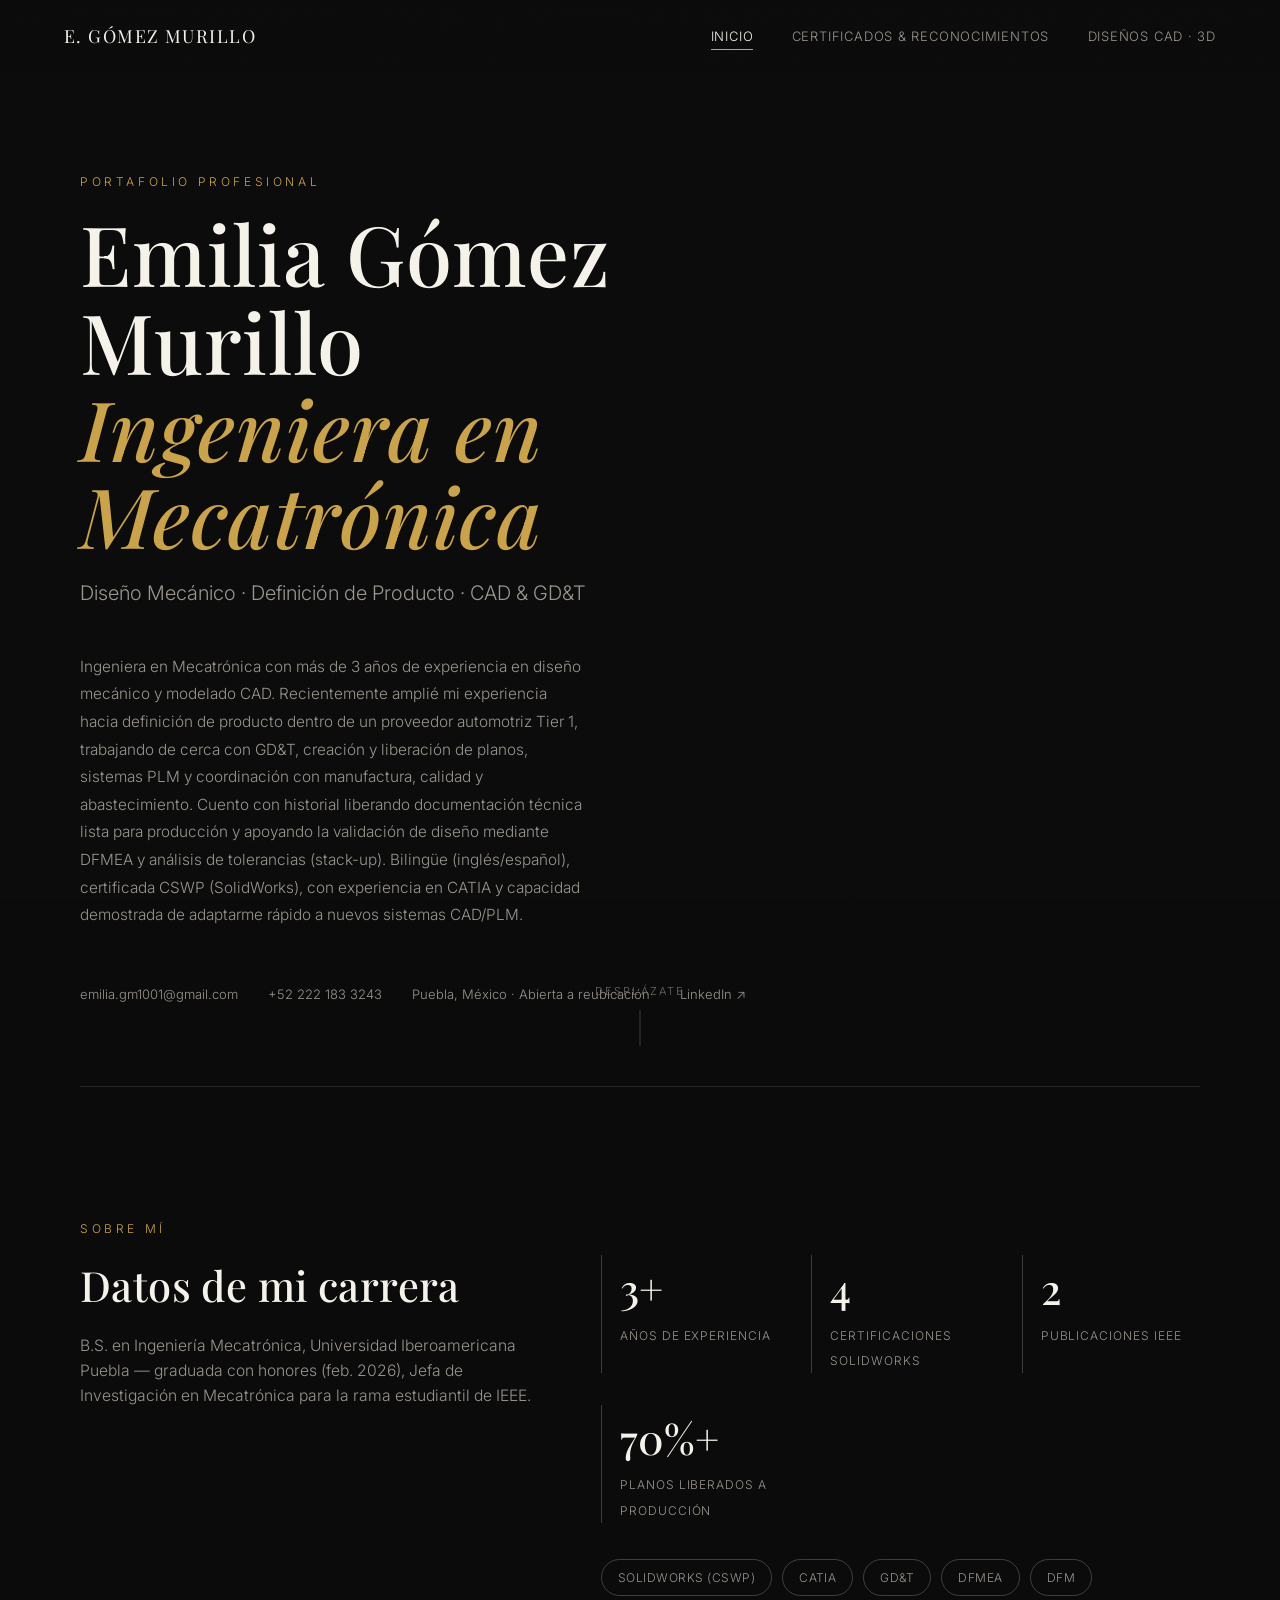
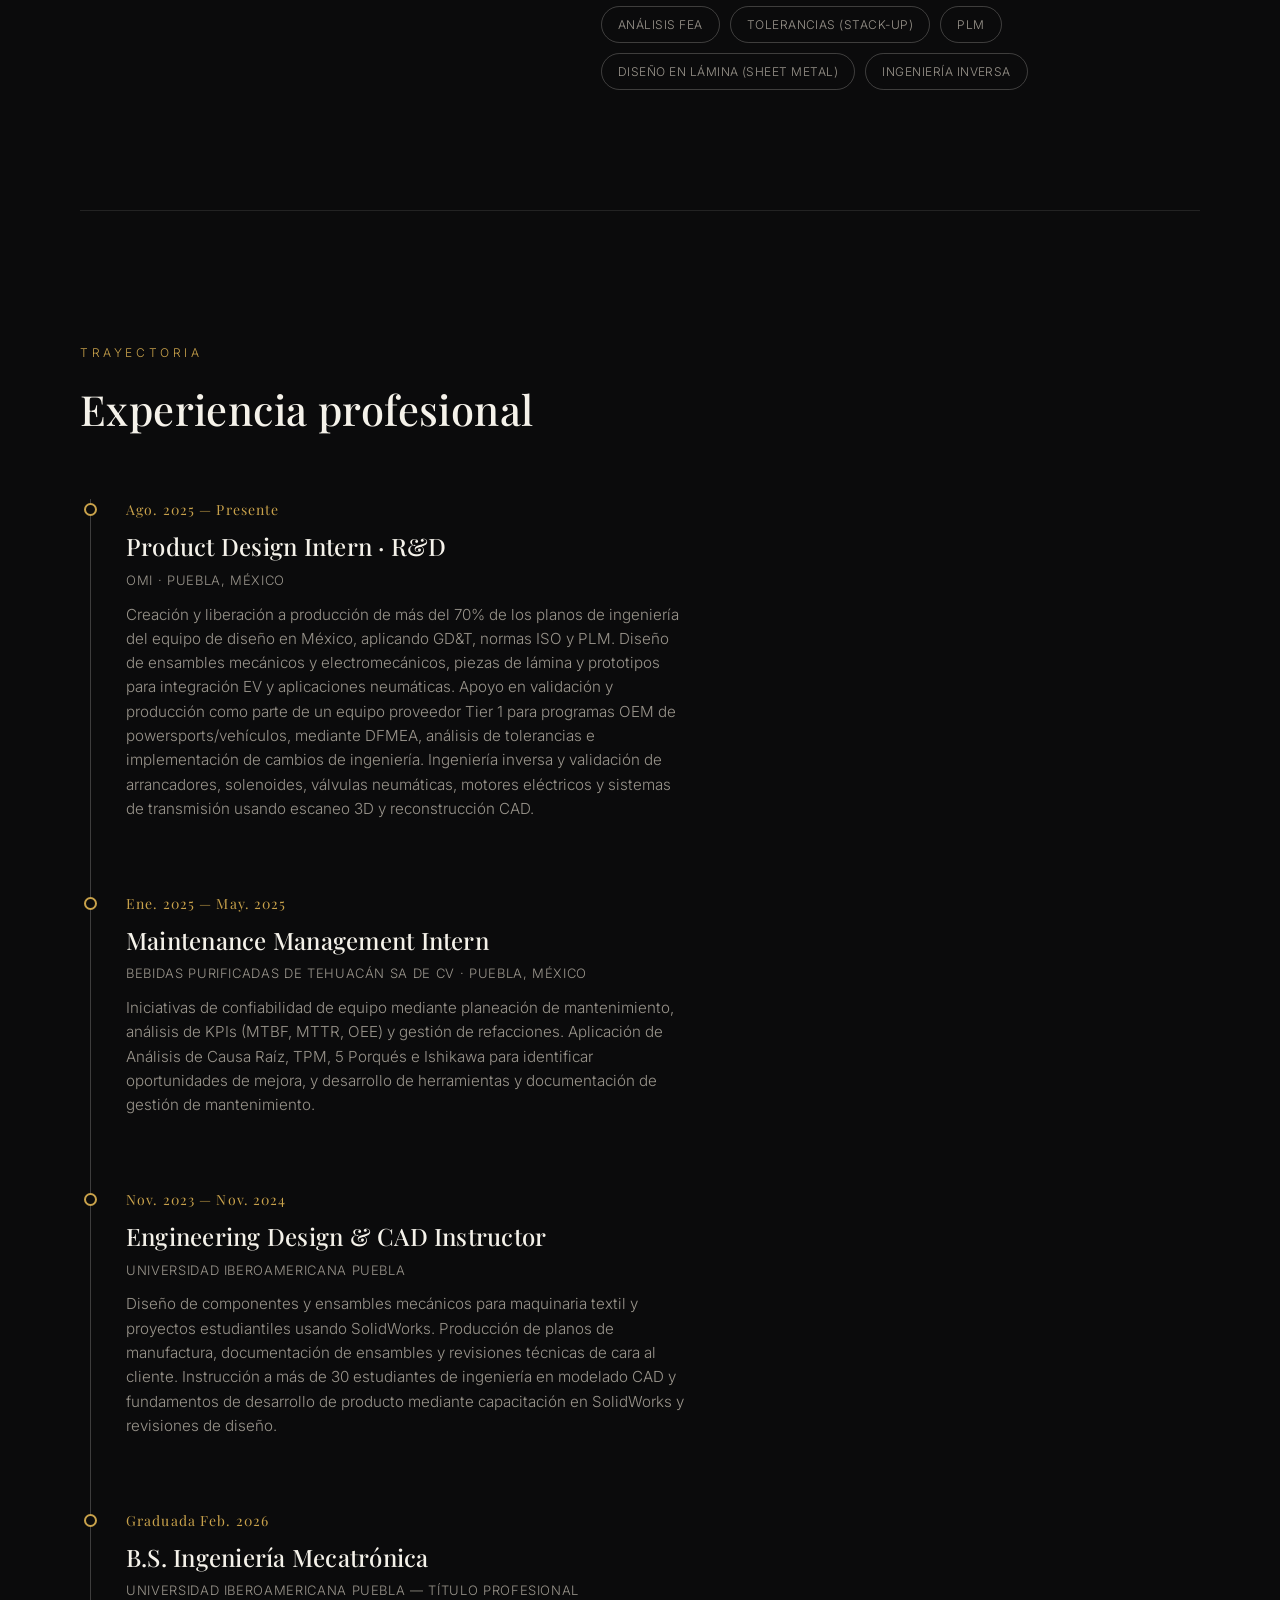
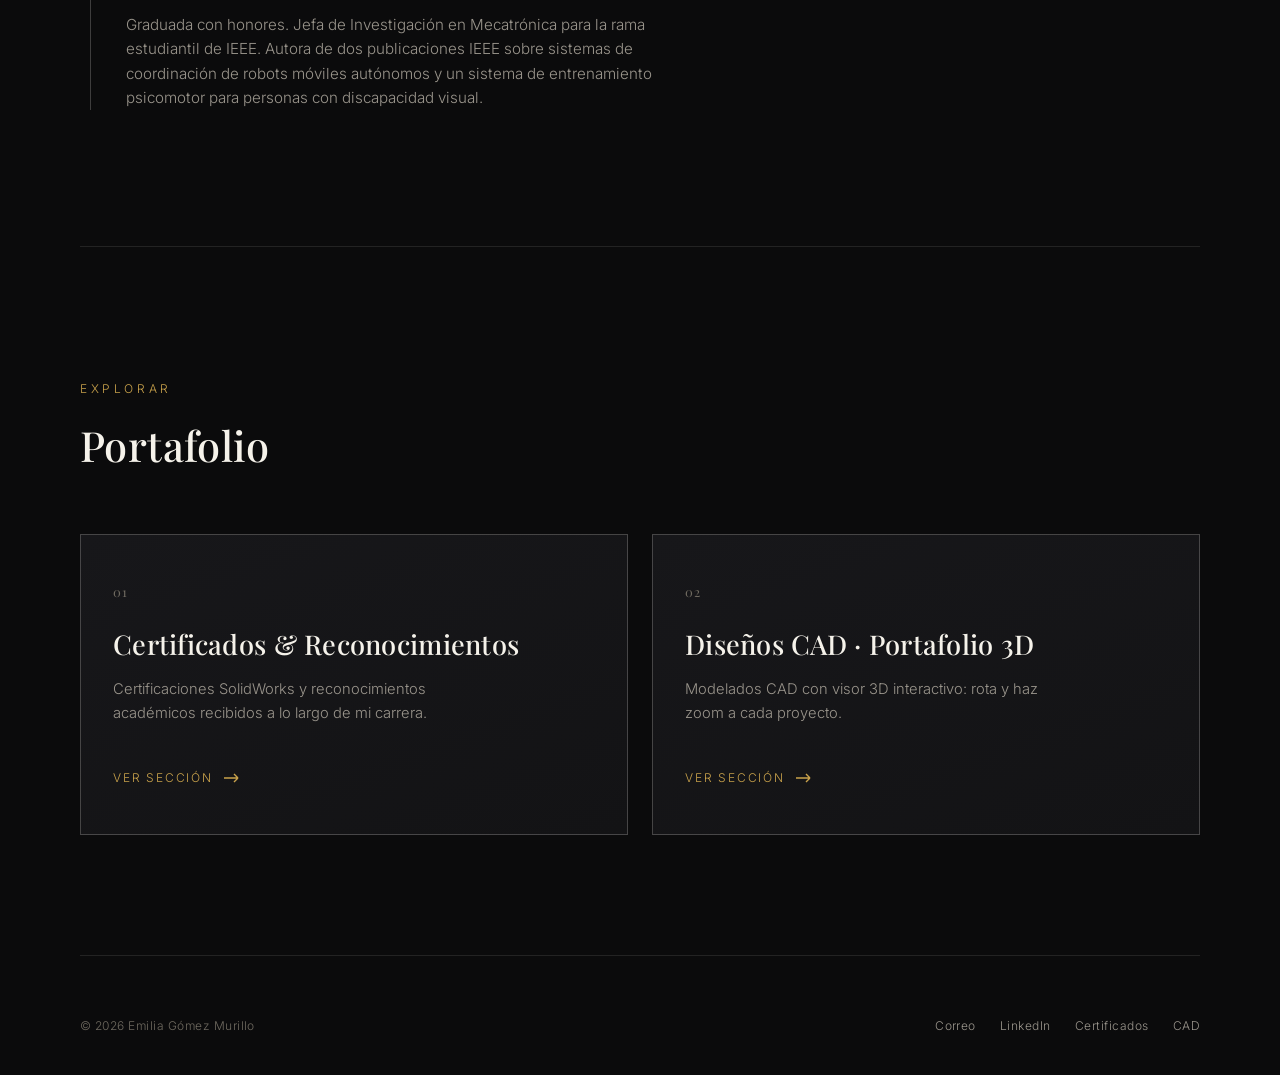
==== index.html @ 89b655e3 "Add files via upload" ====
<!doctype html>
<html lang="es">
<head>
<meta charset="UTF-8" />
<meta name="viewport" content="width=device-width, initial-scale=1.0, viewport-fit=cover" />
<title>Emilia Gómez Murillo — Ingeniera en Mecatrónica</title>
<meta name="description" content="Portafolio profesional de Emilia Gómez Murillo: diseño mecánico, definición de producto, certificaciones y proyectos CAD/3D." />
<link rel="preconnect" href="https://fonts.googleapis.com" />
<link rel="stylesheet" href="css/style.css" />
</head>
<body>

<div class="grain" aria-hidden="true"></div>

<nav class="site-nav">
  <a class="nav-brand" href="index.html">E. Gómez Murillo</a>
  <ul class="nav-links">
    <li><a href="index.html">Inicio</a></li>
    <li><a href="certificados.html">Certificados &amp; Reconocimientos</a></li>
    <li><a href="cad.html">Diseños CAD · 3D</a></li>
  </ul>
  <button class="nav-toggle" aria-label="Abrir menú">☰</button>
</nav>

<!-- ============ HERO ============ -->
<header class="hero container">
  <p class="hero-eyebrow reveal">Portafolio profesional</p>
  <h1 class="reveal">Emilia Gómez Murillo<br /><em>Ingeniera en Mecatrónica</em></h1>
  <p class="hero-role reveal">Diseño Mecánico · Definición de Producto · CAD &amp; GD&amp;T</p>
  <p class="hero-desc reveal">
    Ingeniera en Mecatrónica con más de 3 años de experiencia en diseño mecánico y
    modelado CAD. Recientemente amplié mi experiencia hacia definición de producto
    dentro de un proveedor automotriz Tier 1, trabajando de cerca con GD&amp;T, creación
    y liberación de planos, sistemas PLM y coordinación con manufactura, calidad y
    abastecimiento. Cuento con historial liberando documentación técnica lista para
    producción y apoyando la validación de diseño mediante DFMEA y análisis de
    tolerancias (stack-up). Bilingüe (inglés/español), certificada CSWP (SolidWorks),
    con experiencia en CATIA y capacidad demostrada de adaptarme rápido a nuevos
    sistemas CAD/PLM.
  </p>
  <div class="hero-contact reveal">
    <a href="mailto:emilia.gm1001@gmail.com">emilia.gm1001@gmail.com</a>
    <a href="tel:+522221833243">+52 222 183 3243</a>
    <span>Puebla, México · Abierta a reubicación</span>
    <a href="https://linkedin.com/in/emilia-gomez-murillo" target="_blank" rel="noopener">LinkedIn ↗</a>
  </div>
  <div class="hero-scroll">
    <span>Desplázate</span>
    <span class="line"></span>
  </div>
</header>

<!-- ============ CARRERA / DATOS ============ -->
<section class="section container">
  <div class="split-two">
    <div class="reveal">
      <p class="section-eyebrow">Sobre mí</p>
      <h2>Datos de mi carrera</h2>
      <p class="section-sub">
        B.S. en Ingeniería Mecatrónica, Universidad Iberoamericana Puebla — graduada
        con honores (feb. 2026), Jefa de Investigación en Mecatrónica para la rama
        estudiantil de IEEE.
      </p>
    </div>
    <div>
      <div class="stats-grid reveal-stagger">
        <div class="stat reveal"><b>3+</b><span>Años de experiencia</span></div>
        <div class="stat reveal"><b>4</b><span>Certificaciones SolidWorks</span></div>
        <div class="stat reveal"><b>2</b><span>Publicaciones IEEE</span></div>
        <div class="stat reveal"><b>70%+</b><span>Planos liberados a producción</span></div>
      </div>
      <div class="skills-tags reveal">
        <span>SolidWorks (CSWP)</span>
        <span>CATIA</span>
        <span>GD&amp;T</span>
        <span>DFMEA</span>
        <span>DFM</span>
        <span>Análisis FEA</span>
        <span>Tolerancias (Stack-Up)</span>
        <span>PLM</span>
        <span>Diseño en lámina (Sheet Metal)</span>
        <span>Ingeniería inversa</span>
      </div>
    </div>
  </div>
</section>

<!-- ============ TIMELINE ============ -->
<section class="section container">
  <div class="section-head reveal">
    <p class="section-eyebrow">Trayectoria</p>
    <h2>Experiencia profesional</h2>
  </div>

  <div class="timeline">
    <div class="timeline-item reveal">
      <span class="timeline-dot"></span>
      <div class="timeline-year">Ago. 2025 — Presente</div>
      <h3>Product Design Intern · R&amp;D</h3>
      <div class="role-co">OMI · Puebla, México</div>
      <p>
        Creación y liberación a producción de más del 70% de los planos de ingeniería
        del equipo de diseño en México, aplicando GD&amp;T, normas ISO y PLM. Diseño de
        ensambles mecánicos y electromecánicos, piezas de lámina y prototipos para
        integración EV y aplicaciones neumáticas. Apoyo en validación y producción como
        parte de un equipo proveedor Tier 1 para programas OEM de powersports/vehículos,
        mediante DFMEA, análisis de tolerancias e implementación de cambios de
        ingeniería. Ingeniería inversa y validación de arrancadores, solenoides,
        válvulas neumáticas, motores eléctricos y sistemas de transmisión usando
        escaneo 3D y reconstrucción CAD.
      </p>
    </div>
    <div class="timeline-item reveal">
      <span class="timeline-dot"></span>
      <div class="timeline-year">Ene. 2025 — May. 2025</div>
      <h3>Maintenance Management Intern</h3>
      <div class="role-co">Bebidas Purificadas de Tehuacán SA de CV · Puebla, México</div>
      <p>
        Iniciativas de confiabilidad de equipo mediante planeación de mantenimiento,
        análisis de KPIs (MTBF, MTTR, OEE) y gestión de refacciones. Aplicación de
        Análisis de Causa Raíz, TPM, 5 Porqués e Ishikawa para identificar
        oportunidades de mejora, y desarrollo de herramientas y documentación de
        gestión de mantenimiento.
      </p>
    </div>
    <div class="timeline-item reveal">
      <span class="timeline-dot"></span>
      <div class="timeline-year">Nov. 2023 — Nov. 2024</div>
      <h3>Engineering Design &amp; CAD Instructor</h3>
      <div class="role-co">Universidad Iberoamericana Puebla</div>
      <p>
        Diseño de componentes y ensambles mecánicos para maquinaria textil y proyectos
        estudiantiles usando SolidWorks. Producción de planos de manufactura,
        documentación de ensambles y revisiones técnicas de cara al cliente.
        Instrucción a más de 30 estudiantes de ingeniería en modelado CAD y
        fundamentos de desarrollo de producto mediante capacitación en SolidWorks y
        revisiones de diseño.
      </p>
    </div>
    <div class="timeline-item reveal">
      <span class="timeline-dot"></span>
      <div class="timeline-year">Graduada Feb. 2026</div>
      <h3>B.S. Ingeniería Mecatrónica</h3>
      <div class="role-co">Universidad Iberoamericana Puebla — Título profesional</div>
      <p>
        Graduada con honores. Jefa de Investigación en Mecatrónica para la rama
        estudiantil de IEEE. Autora de dos publicaciones IEEE sobre sistemas de
        coordinación de robots móviles autónomos y un sistema de entrenamiento
        psicomotor para personas con discapacidad visual.
      </p>
    </div>
  </div>
</section>

<!-- ============ CTA: dos botones ============ -->
<section class="section container">
  <div class="section-head reveal">
    <p class="section-eyebrow">Explorar</p>
    <h2>Portafolio</h2>
  </div>
  <div class="cta-grid">
    <a class="cta-card reveal" href="certificados.html">
      <span class="num">01</span>
      <h3>Certificados &amp; Reconocimientos</h3>
      <p>Certificaciones SolidWorks y reconocimientos académicos recibidos a lo largo de mi carrera.</p>
      <span class="go">Ver sección
        <svg width="16" height="10" viewBox="0 0 16 10" fill="none"><path d="M1 5H15M15 5L11 1M15 5L11 9" stroke="currentColor" stroke-width="1.4"/></svg>
      </span>
    </a>
    <a class="cta-card reveal" href="cad.html">
      <span class="num">02</span>
      <h3>Diseños CAD · Portafolio 3D</h3>
      <p>Modelados CAD con visor 3D interactivo: rota y haz zoom a cada proyecto.</p>
      <span class="go">Ver sección
        <svg width="16" height="10" viewBox="0 0 16 10" fill="none"><path d="M1 5H15M15 5L11 1M15 5L11 9" stroke="currentColor" stroke-width="1.4"/></svg>
      </span>
    </a>
  </div>
</section>

<footer class="site-footer container">
  <span>© 2026 Emilia Gómez Murillo</span>
  <div class="footer-links">
    <a href="mailto:emilia.gm1001@gmail.com">Correo</a>
    <a href="https://linkedin.com/in/emilia-gomez-murillo" target="_blank" rel="noopener">LinkedIn</a>
    <a href="certificados.html">Certificados</a>
    <a href="cad.html">CAD</a>
  </div>
</footer>

<script src="js/main.js"></script>
</body>
</html>
---- css/style.css ----
/* ============================================================
   Portafolio — estética cinematográfica oscura (estilo Obsidian)
   ============================================================ */

@import url('https://fonts.googleapis.com/css2?family=Playfair+Display:ital,wght@0,400;0,500;0,600;1,400&family=Inter:wght@300;400;500;600&display=swap');

:root{
  --bg: #0b0b0c;
  --bg-alt: #131315;
  --bg-card: #17171a;
  --fg: #f5f2ea;
  --muted: #9a958c;
  --muted-2: #6f6a60;
  --accent: #c9a24b;
  --accent-2: #9fb8c9;
  --border: rgba(245,242,234,0.10);
  --border-strong: rgba(245,242,234,0.22);
  --shadow: 0 30px 60px -20px rgba(0,0,0,0.6);
  --ease: cubic-bezier(.22,.61,.36,1);
}

*{ box-sizing: border-box; }
html{ scroll-behavior: smooth; }

body{
  margin:0;
  background: var(--bg);
  color: var(--fg);
  font-family: 'Inter', Helvetica, Arial, sans-serif;
  font-weight: 300;
  line-height: 1.6;
  -webkit-font-smoothing: antialiased;
  overflow-x: hidden;
}

h1,h2,h3,h4{
  font-family: 'Playfair Display', Georgia, serif;
  font-weight: 500;
  letter-spacing: 0.01em;
  margin: 0;
}

a{ color: inherit; text-decoration: none; }
img{ max-width: 100%; display:block; }
button{ font-family: inherit; }

.container{
  width: min(1120px, 92vw);
  margin: 0 auto;
}

/* ---------- film grain overlay ---------- */
.grain{
  position: fixed;
  inset: 0;
  z-index: 999;
  pointer-events: none;
  opacity: 0.05;
  mix-blend-mode: overlay;
}
.grain svg{ width:100%; height:100%; }

/* ---------- nav ---------- */
.site-nav{
  position: fixed;
  top: 0; left: 0; right: 0;
  z-index: 500;
  display:flex;
  align-items:center;
  justify-content: space-between;
  padding: 22px clamp(20px, 5vw, 64px);
  background: linear-gradient(to bottom, rgba(11,11,12,0.85), rgba(11,11,12,0));
  backdrop-filter: blur(6px);
  transition: transform .4s var(--ease), background .4s var(--ease);
}
.site-nav.nav-hidden{ transform: translateY(-100%); }
.site-nav.nav-solid{ background: rgba(11,11,12,0.92); border-bottom: 1px solid var(--border); }

.nav-brand{
  font-family: 'Playfair Display', serif;
  font-size: 18px;
  letter-spacing: 0.08em;
  text-transform: uppercase;
}
.nav-links{
  display:flex;
  gap: clamp(18px, 3vw, 40px);
  list-style:none;
  margin:0; padding:0;
  font-size: 13px;
  letter-spacing: 0.06em;
  text-transform: uppercase;
}
.nav-links a{
  color: var(--muted);
  position: relative;
  padding-bottom: 4px;
  transition: color .3s var(--ease);
}
.nav-links a:hover, .nav-links a.active{ color: var(--fg); }
.nav-links a.active::after{
  content:'';
  position:absolute; left:0; right:0; bottom:-2px;
  height:1px; background: var(--accent);
}
.nav-toggle{ display:none; background:none; border:none; color:var(--fg); font-size:22px; cursor:pointer; }

@media (max-width: 720px){
  .nav-links{
    position: fixed; inset: 0 0 0 auto; width: 78vw; height:100vh;
    background: var(--bg-alt); flex-direction: column; justify-content:center;
    padding: 40px; transform: translateX(100%); transition: transform .45s var(--ease);
    border-left: 1px solid var(--border);
  }
  .nav-links.open{ transform: translateX(0); }
  .nav-toggle{ display:block; }
}

/* ---------- reveal on scroll ---------- */
.reveal{
  opacity: 0;
  transform: translateY(28px);
  transition: opacity .9s var(--ease), transform .9s var(--ease);
}
.reveal.in-view{ opacity: 1; transform: translateY(0); }
.reveal-stagger > *{ transition-delay: calc(var(--i, 0) * 90ms); }

/* ---------- hero ---------- */
.hero{
  min-height: 100vh;
  display:flex;
  flex-direction: column;
  justify-content:center;
  position: relative;
  padding: 160px 0 80px;
}
.hero-eyebrow{
  color: var(--accent);
  font-size: 12px;
  letter-spacing: 0.3em;
  text-transform: uppercase;
  margin-bottom: 18px;
}
.hero h1{
  font-size: clamp(2.6rem, 7vw, 5.2rem);
  line-height: 1.05;
  max-width: 16ch;
}
.hero h1 em{ color: var(--accent); font-style: italic; }
.hero-role{
  margin-top: 18px;
  font-size: clamp(1rem, 1.6vw, 1.25rem);
  color: var(--muted);
  max-width: 46ch;
}
.hero-desc{
  margin-top: 24px;
  font-size: clamp(0.95rem, 1.2vw, 1.05rem);
  color: var(--muted);
  max-width: 56ch;
  line-height: 1.8;
}
.hero-contact{
  margin-top: 40px;
  display:flex;
  flex-wrap: wrap;
  gap: 14px 30px;
  font-size: 13px;
  color: var(--muted);
}
.hero-contact a, .hero-contact span{
  display:flex; align-items:center; gap:8px;
  border-bottom: 1px solid transparent;
  transition: border-color .3s, color .3s;
}
.hero-contact a:hover{ color: var(--fg); border-color: var(--accent); }
.hero-scroll{
  position:absolute; bottom: 40px; left: 50%; transform: translateX(-50%);
  font-size: 11px; letter-spacing: 0.2em; color: var(--muted-2); text-transform:uppercase;
  display:flex; flex-direction:column; align-items:center; gap:10px;
}
.hero-scroll .line{ width:1px; height:36px; background: var(--border-strong); position:relative; overflow:hidden; }
.hero-scroll .line::after{
  content:''; position:absolute; top:-100%; left:0; width:100%; height:100%;
  background: var(--accent); animation: scrollLine 2.2s infinite ease-in-out;
}
@keyframes scrollLine{ 0%{ top:-100%; } 60%{ top:100%; } 100%{ top:100%; } }

/* ---------- section headings ---------- */
.section{ padding: 120px 0; border-top: 1px solid var(--border); }
.section-head{ margin-bottom: 56px; max-width: 60ch; }
.section-eyebrow{
  color: var(--accent); font-size: 12px; letter-spacing: 0.3em; text-transform: uppercase; margin-bottom: 14px;
}
.section h2{ font-size: clamp(1.8rem, 4vw, 2.6rem); }
.section-sub{ margin-top: 14px; color: var(--muted); font-size: 0.98rem; }

/* ---------- career stats ---------- */
.stats-grid{
  display:grid;
  grid-template-columns: repeat(auto-fit, minmax(160px, 1fr));
  gap: 32px;
  margin-top: 48px;
}
.stat{ border-left: 1px solid var(--border-strong); padding-left: 18px; }
.stat b{
  display:block; font-family:'Playfair Display', serif; font-size: clamp(2rem,4vw,2.6rem); color: var(--fg); font-weight:500;
}
.stat span{ font-size: 12px; letter-spacing:0.08em; text-transform:uppercase; color: var(--muted); }

.skills-tags{ display:flex; flex-wrap:wrap; gap:10px; margin-top: 36px; }
.skills-tags span{
  padding: 8px 16px; font-size: 12px; letter-spacing:0.04em; text-transform:uppercase;
  border: 1px solid var(--border-strong); border-radius: 999px; color: var(--muted);
}

/* ---------- timeline ---------- */
.timeline{ position:relative; margin-top: 20px; }
.timeline::before{
  content:''; position:absolute; left: 10px; top:0; bottom:0; width:1px; background: var(--border-strong);
}
.timeline-item{
  position:relative; padding: 0 0 56px 46px;
}
.timeline-item:last-child{ padding-bottom: 0; }
.timeline-dot{
  position:absolute; left: 4px; top: 4px; width: 13px; height:13px; border-radius:50%;
  background: var(--bg); border: 2px solid var(--accent);
}
.timeline-year{
  font-family:'Playfair Display', serif; color: var(--accent); font-size: 14px; letter-spacing:0.08em; margin-bottom:6px;
}
.timeline-item h3{ font-size: clamp(1.15rem, 2vw, 1.5rem); }
.timeline-item .role-co{ color: var(--muted); font-size: 13px; margin-top: 4px; text-transform:uppercase; letter-spacing:0.05em; }
.timeline-item p{ margin-top: 12px; color: var(--muted); max-width: 62ch; font-size: 0.95rem; }

/* ---------- CTA buttons (home) ---------- */
.cta-grid{
  display:grid;
  grid-template-columns: repeat(auto-fit, minmax(280px, 1fr));
  gap: 24px;
  margin-top: 20px;
}
.cta-card{
  position: relative;
  padding: 44px 32px;
  border: 1px solid var(--border-strong);
  background: linear-gradient(160deg, var(--bg-card), var(--bg-alt));
  overflow:hidden;
  transition: transform .5s var(--ease), border-color .5s var(--ease);
}
.cta-card:hover{ transform: translateY(-6px); border-color: var(--accent); }
.cta-card .num{ font-family:'Playfair Display', serif; color: var(--muted-2); font-size: 13px; letter-spacing:0.1em; }
.cta-card h3{ margin-top: 18px; font-size: clamp(1.3rem, 2.4vw, 1.7rem); }
.cta-card p{ margin-top: 12px; color: var(--muted); font-size: 0.92rem; max-width: 40ch; }
.cta-card .go{
  margin-top: 28px; display:inline-flex; align-items:center; gap:10px;
  font-size: 12px; letter-spacing:0.15em; text-transform:uppercase; color: var(--accent);
}
.cta-card .go svg{ transition: transform .4s var(--ease); }
.cta-card:hover .go svg{ transform: translateX(6px); }

/* ---------- footer ---------- */
.site-footer{
  padding: 60px 0 40px;
  border-top: 1px solid var(--border);
  display:flex; flex-wrap:wrap; gap:20px; justify-content:space-between; align-items:center;
  color: var(--muted-2); font-size: 12px; letter-spacing:0.04em;
}
.footer-links{ display:flex; gap: 24px; }
.footer-links a{ color: var(--muted); transition: color .3s; }
.footer-links a:hover{ color: var(--accent); }

/* ---------- page header (sub pages) ---------- */
.page-header{
  padding: 170px 0 60px;
  border-bottom: 1px solid var(--border);
}
.page-header .section-eyebrow{ margin-bottom: 16px; }
.page-header h1{ font-size: clamp(2.1rem, 5vw, 3.2rem); max-width: 22ch; }
.page-header p{ margin-top: 18px; color: var(--muted); max-width: 60ch; }
.back-link{
  display:inline-flex; align-items:center; gap:8px; margin-top: 28px;
  font-size: 12px; letter-spacing:0.1em; text-transform:uppercase; color: var(--muted);
  border-bottom: 1px solid var(--border-strong); padding-bottom: 3px; transition: color .3s, border-color .3s;
}
.back-link:hover{ color: var(--accent); border-color: var(--accent); }

/* ---------- gallery cards (certificados / cad) ---------- */
.gallery-block{ padding: 90px 0; }
.gallery-block + .gallery-block{ border-top: 1px solid var(--border); }
.gallery-grid{
  display:grid;
  grid-template-columns: repeat(auto-fill, minmax(260px, 1fr));
  gap: 28px;
  margin-top: 44px;
}
.gcard{
  cursor:pointer;
  background: var(--bg-card);
  border: 1px solid var(--border);
  transition: border-color .4s var(--ease), transform .4s var(--ease);
}
.gcard:hover{ border-color: var(--border-strong); transform: translateY(-4px); }
.gcard .thumb{
  aspect-ratio: 4/3;
  overflow:hidden;
  position: relative;
  background: #000;
}
.gcard .thumb img{
  width:100%; height:100%; object-fit: cover;
  filter: grayscale(1) brightness(0.85);
  transform: scale(1.02);
  transition: filter .6s var(--ease), transform .6s var(--ease);
}
.gcard:hover .thumb img{ filter: grayscale(0) brightness(1); transform: scale(1.06); }
.gcard .thumb .zoom-hint{
  position:absolute; right: 14px; bottom: 14px;
  width: 32px; height: 32px; border-radius: 50%;
  background: rgba(11,11,12,0.7); border: 1px solid var(--border-strong);
  display:flex; align-items:center; justify-content:center;
  opacity:0; transform: translateY(6px);
  transition: opacity .35s var(--ease), transform .35s var(--ease);
}
.gcard:hover .thumb .zoom-hint{ opacity:1; transform: translateY(0); }
.gcard .body{ padding: 18px 20px 22px; }
.gcard h4{ font-size: 1.02rem; font-weight: 500; }
.gcard .meta{ margin-top: 6px; font-size: 11px; letter-spacing:0.05em; text-transform:uppercase; color: var(--muted-2); }
.gcard .desc{ margin-top: 10px; font-size: 0.88rem; color: var(--muted); }
.gcard .cad-tag{
  display:inline-block; margin-top:12px; font-size: 10px; letter-spacing:0.12em; text-transform:uppercase;
  color: var(--accent-2); border: 1px solid rgba(159,184,201,0.35); padding: 4px 10px; border-radius: 999px;
}

/* ---------- lightbox (imagenes) ---------- */
.lightbox{
  position: fixed; inset:0; z-index: 800;
  display:flex; align-items:center; justify-content:center;
  background: rgba(6,6,7,0.92);
  backdrop-filter: blur(4px);
  opacity:0; pointer-events:none;
  transition: opacity .35s var(--ease);
  padding: 40px 20px;
}
.lightbox.open{ opacity:1; pointer-events:auto; }
.lightbox-inner{
  max-width: 880px; width:100%;
  transform: scale(0.94); transition: transform .4s var(--ease);
}
.lightbox.open .lightbox-inner{ transform: scale(1); }
.lightbox-inner img{ width:100%; border: 1px solid var(--border-strong); background:#000; }
.lightbox-caption{ margin-top: 18px; text-align:center; }
.lightbox-caption h4{ font-size: 1.1rem; }
.lightbox-caption p{ margin-top: 6px; color: var(--muted); font-size: 0.85rem; }
.lightbox-close{
  position:absolute; top: 28px; right: clamp(20px,4vw,56px);
  width: 42px; height:42px; border-radius:50%;
  border:1px solid var(--border-strong); background: rgba(255,255,255,0.03); color: var(--fg);
  font-size: 20px; cursor:pointer; display:flex; align-items:center; justify-content:center;
  transition: border-color .3s, transform .3s;
}
.lightbox-close:hover{ border-color: var(--accent); transform: rotate(90deg); }

/* ---------- CAD 3D modal ---------- */
.cad-modal{
  position: fixed; inset:0; z-index: 800;
  display:flex; align-items:center; justify-content:center;
  background: rgba(6,6,7,0.94);
  backdrop-filter: blur(4px);
  opacity:0; pointer-events:none;
  transition: opacity .35s var(--ease);
  padding: 30px 20px;
}
.cad-modal.open{ opacity:1; pointer-events:auto; }
.cad-modal-inner{
  width: min(1000px, 100%); height: min(640px, 82vh);
  border: 1px solid var(--border-strong);
  background: #0a0a0b;
  position: relative;
  transform: scale(0.96); transition: transform .4s var(--ease);
  display:flex; flex-direction:column;
}
.cad-modal.open .cad-modal-inner{ transform: scale(1); }
.cad-canvas-wrap{ flex:1; position:relative; }
.cad-canvas-wrap canvas{ width:100%!important; height:100%!important; display:block; }
.cad-hint{
  position:absolute; left: 18px; bottom: 14px; font-size: 11px; letter-spacing:0.06em;
  color: var(--muted-2); text-transform:uppercase; display:flex; gap:8px; align-items:center;
  pointer-events:none;
}
.cad-modal-footer{
  padding: 16px 22px; border-top:1px solid var(--border); display:flex; justify-content:space-between; align-items:center; gap: 16px;
}
.cad-modal-footer h4{ font-size: 1rem; }
.cad-modal-footer p{ font-size: 0.82rem; color: var(--muted); margin-top: 4px; max-width: 56ch; }
.cad-loading{
  position:absolute; inset:0; display:flex; align-items:center; justify-content:center;
  font-size: 12px; letter-spacing:0.15em; text-transform:uppercase; color: var(--muted-2);
}

/* ---------- misc ---------- */
.split-two{
  display:grid; grid-template-columns: 1fr 1.3fr; gap: 60px;
}
@media (max-width: 860px){ .split-two{ grid-template-columns: 1fr; } }

::selection{ background: var(--accent); color: #0b0b0c; }

.scrollbar-hide::-webkit-scrollbar{ width: 6px; }
::-webkit-scrollbar{ width: 8px; }
::-webkit-scrollbar-track{ background: var(--bg); }
::-webkit-scrollbar-thumb{ background: var(--border-strong); }
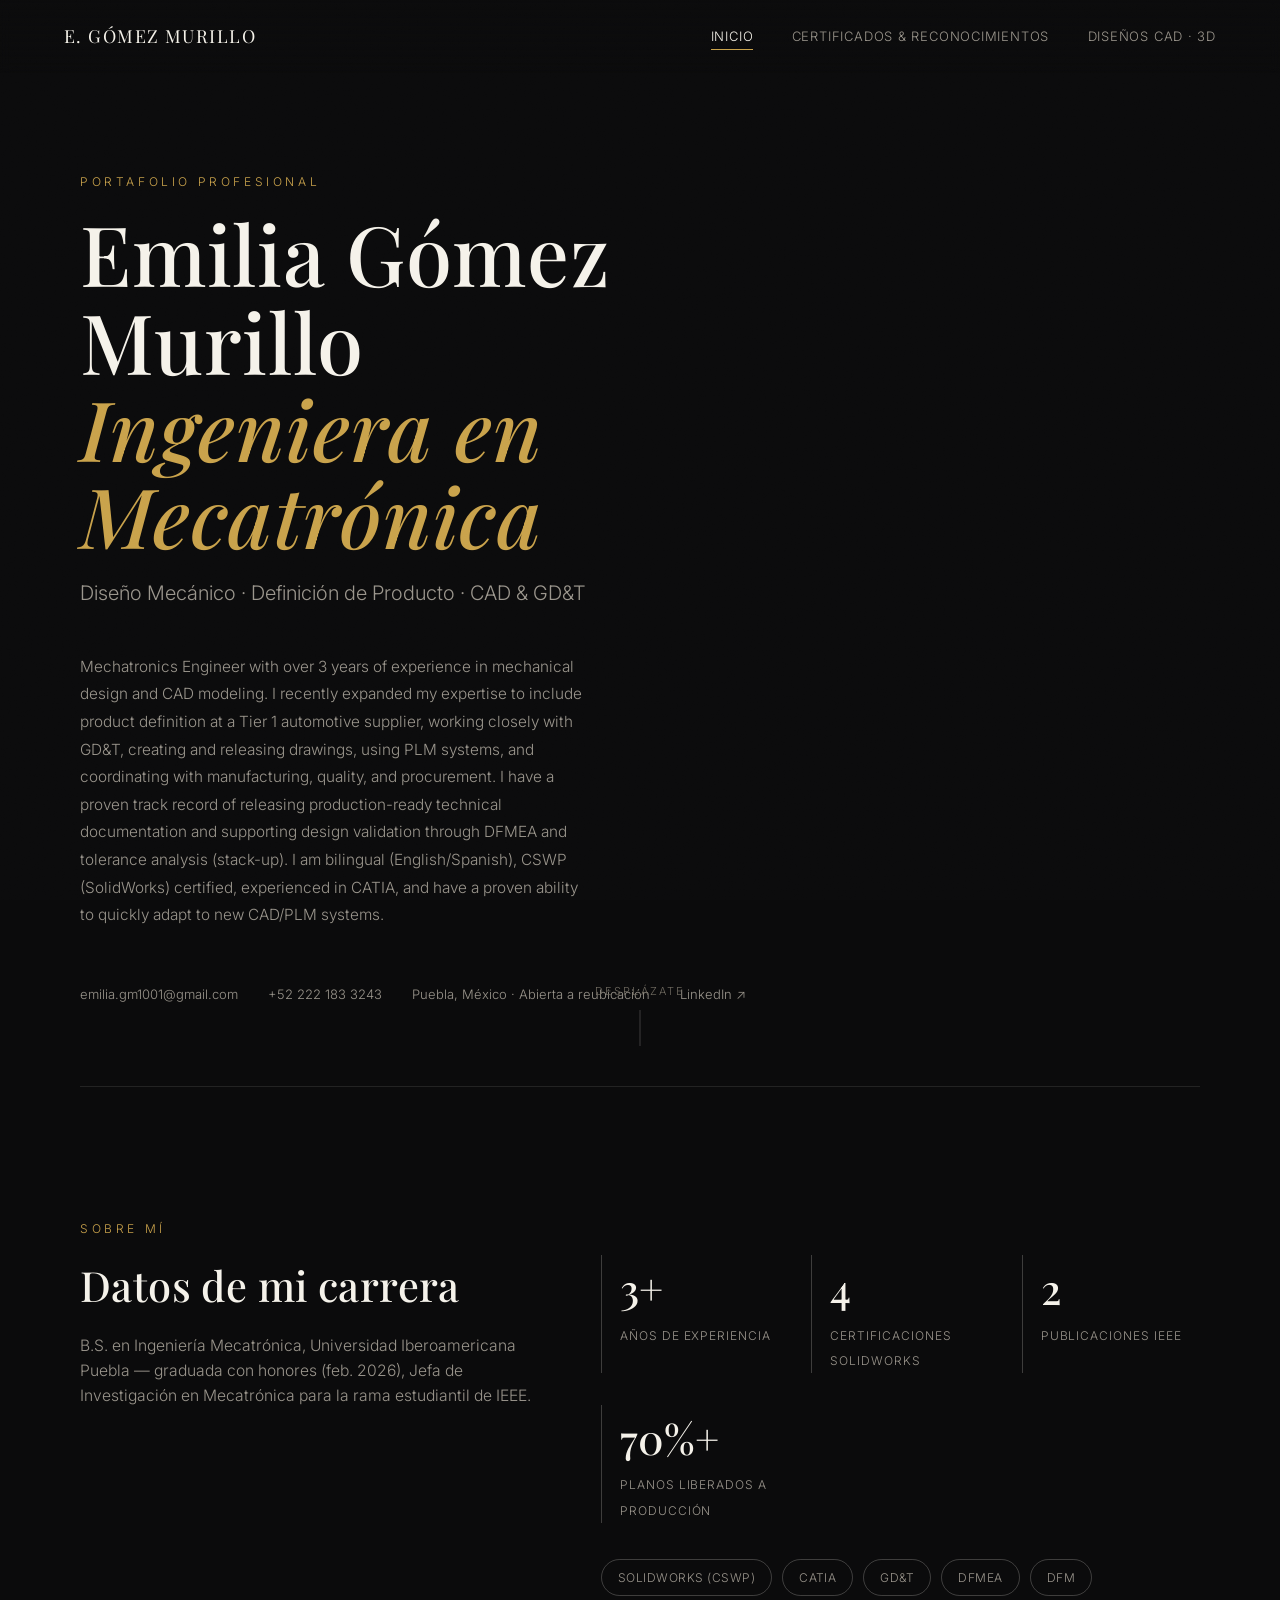
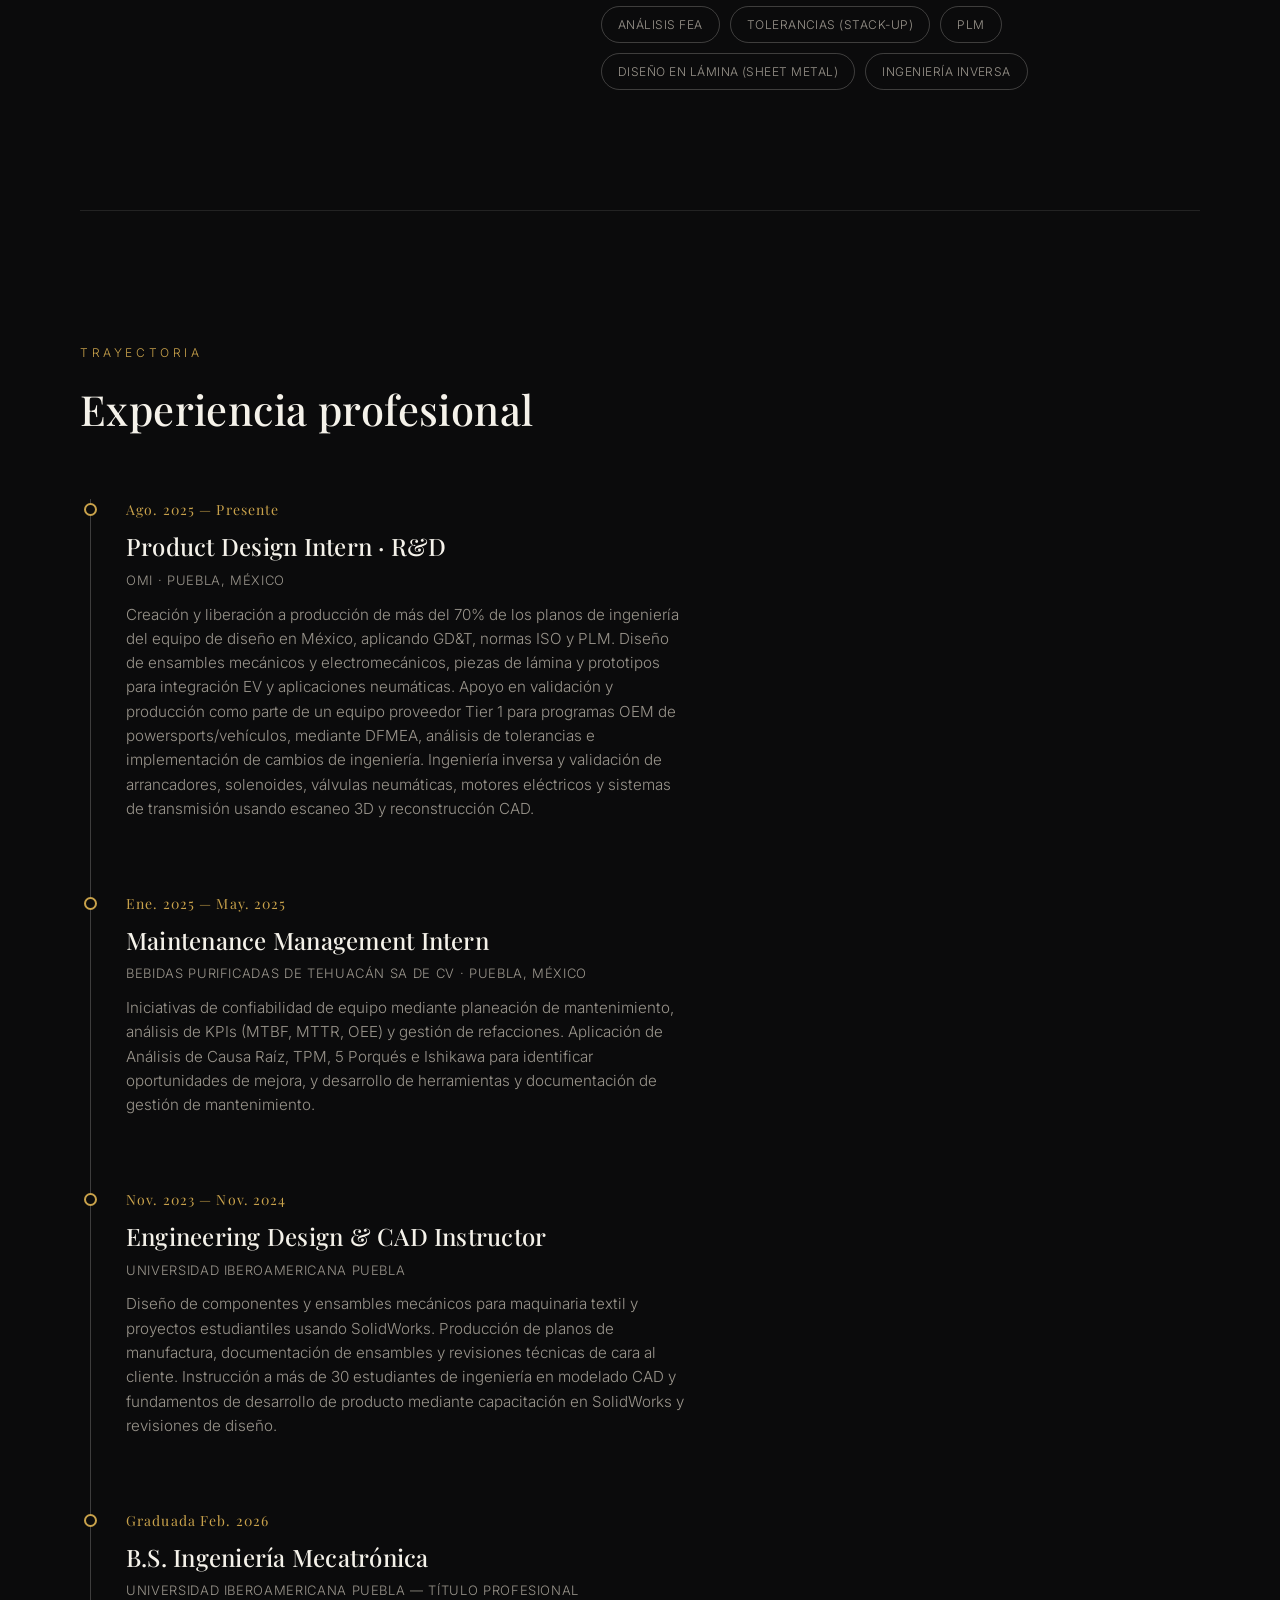
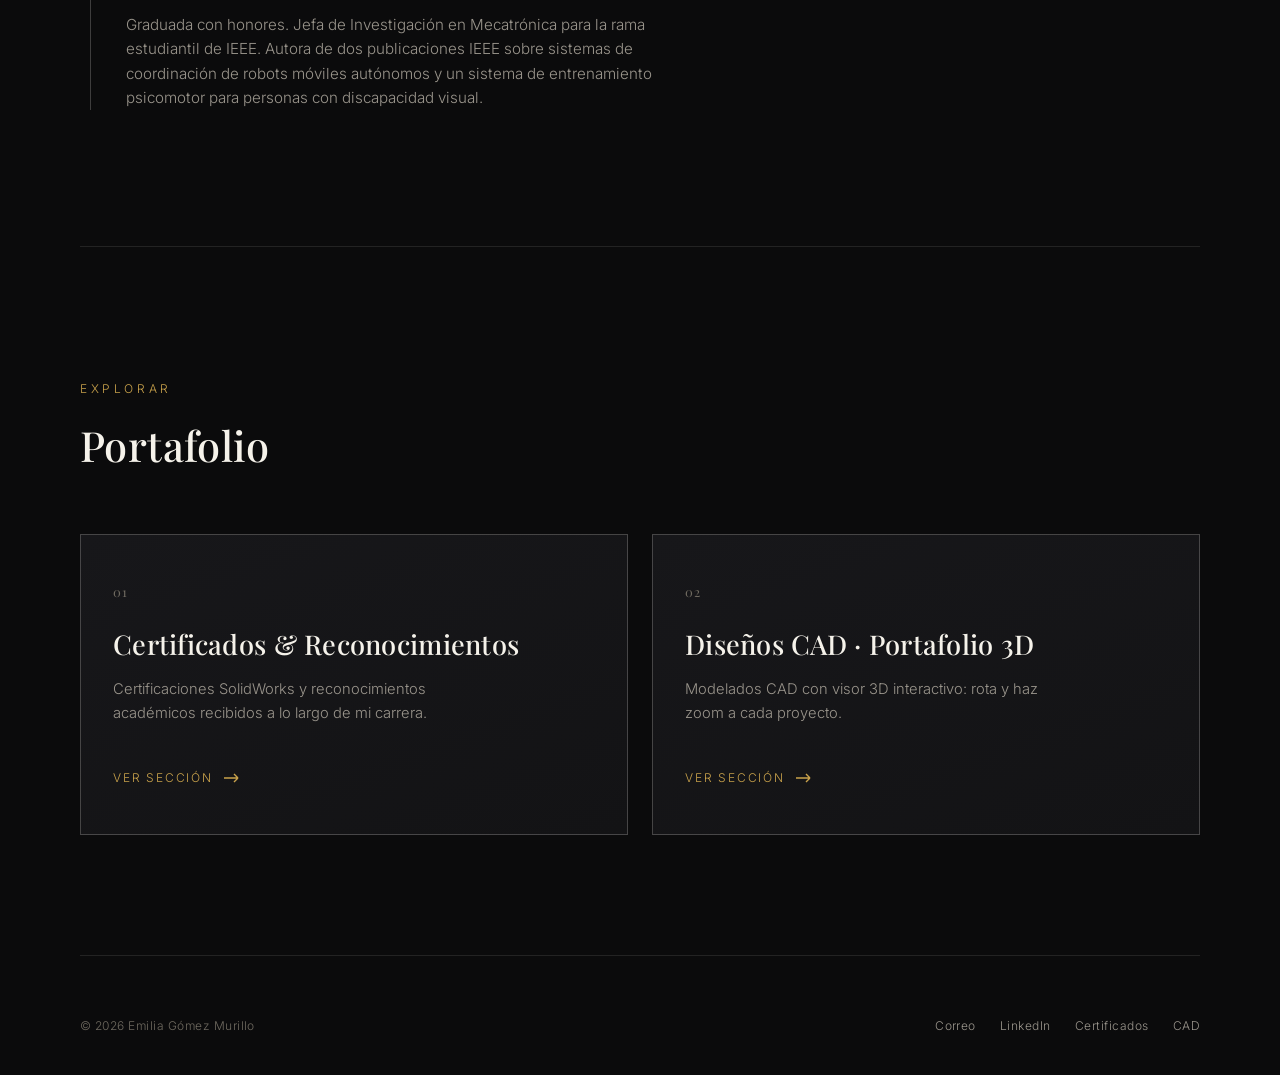
==== commit 71a951d1: "Update index.html" ====
--- a/index.html
+++ b/index.html
@@ -28,15 +28,8 @@
   <h1 class="reveal">Emilia Gómez Murillo<br /><em>Ingeniera en Mecatrónica</em></h1>
   <p class="hero-role reveal">Diseño Mecánico · Definición de Producto · CAD &amp; GD&amp;T</p>
   <p class="hero-desc reveal">
-    Ingeniera en Mecatrónica con más de 3 años de experiencia en diseño mecánico y
-    modelado CAD. Recientemente amplié mi experiencia hacia definición de producto
-    dentro de un proveedor automotriz Tier 1, trabajando de cerca con GD&amp;T, creación
-    y liberación de planos, sistemas PLM y coordinación con manufactura, calidad y
-    abastecimiento. Cuento con historial liberando documentación técnica lista para
-    producción y apoyando la validación de diseño mediante DFMEA y análisis de
-    tolerancias (stack-up). Bilingüe (inglés/español), certificada CSWP (SolidWorks),
-    con experiencia en CATIA y capacidad demostrada de adaptarme rápido a nuevos
-    sistemas CAD/PLM.
+    Mechatronics Engineer with over 3 years of experience in mechanical design and CAD modeling. I recently expanded my expertise to include product definition at a Tier 1 automotive supplier, working closely with GD&amp;T, creating and releasing drawings, using PLM systems, and coordinating with manufacturing, quality, and procurement. I have a proven track record of releasing production-ready technical documentation and supporting design validation through DFMEA and tolerance analysis (stack-up). I am bilingual (English/Spanish), CSWP (SolidWorks) certified, experienced in CATIA, and have a proven ability to quickly adapt to new CAD/PLM systems.
+
   </p>
   <div class="hero-contact reveal">
     <a href="mailto:emilia.gm1001@gmail.com">emilia.gm1001@gmail.com</a>
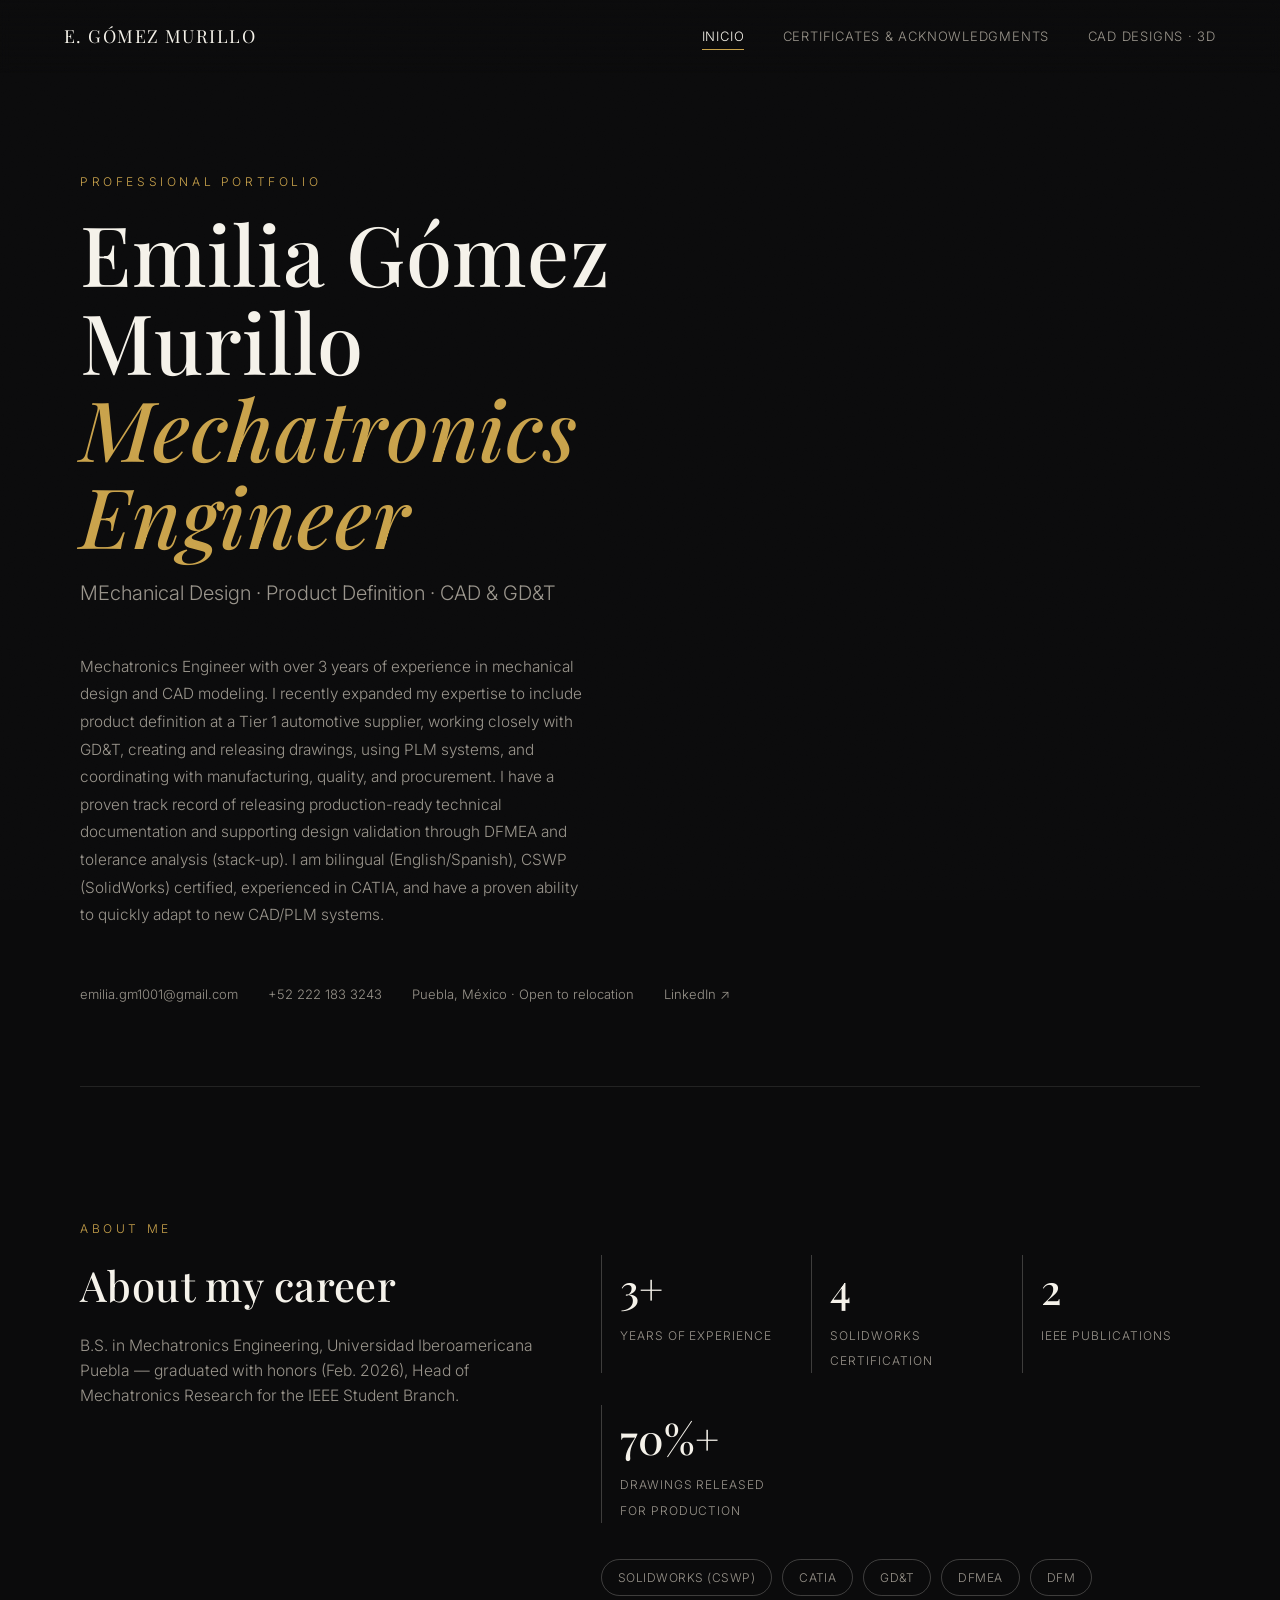
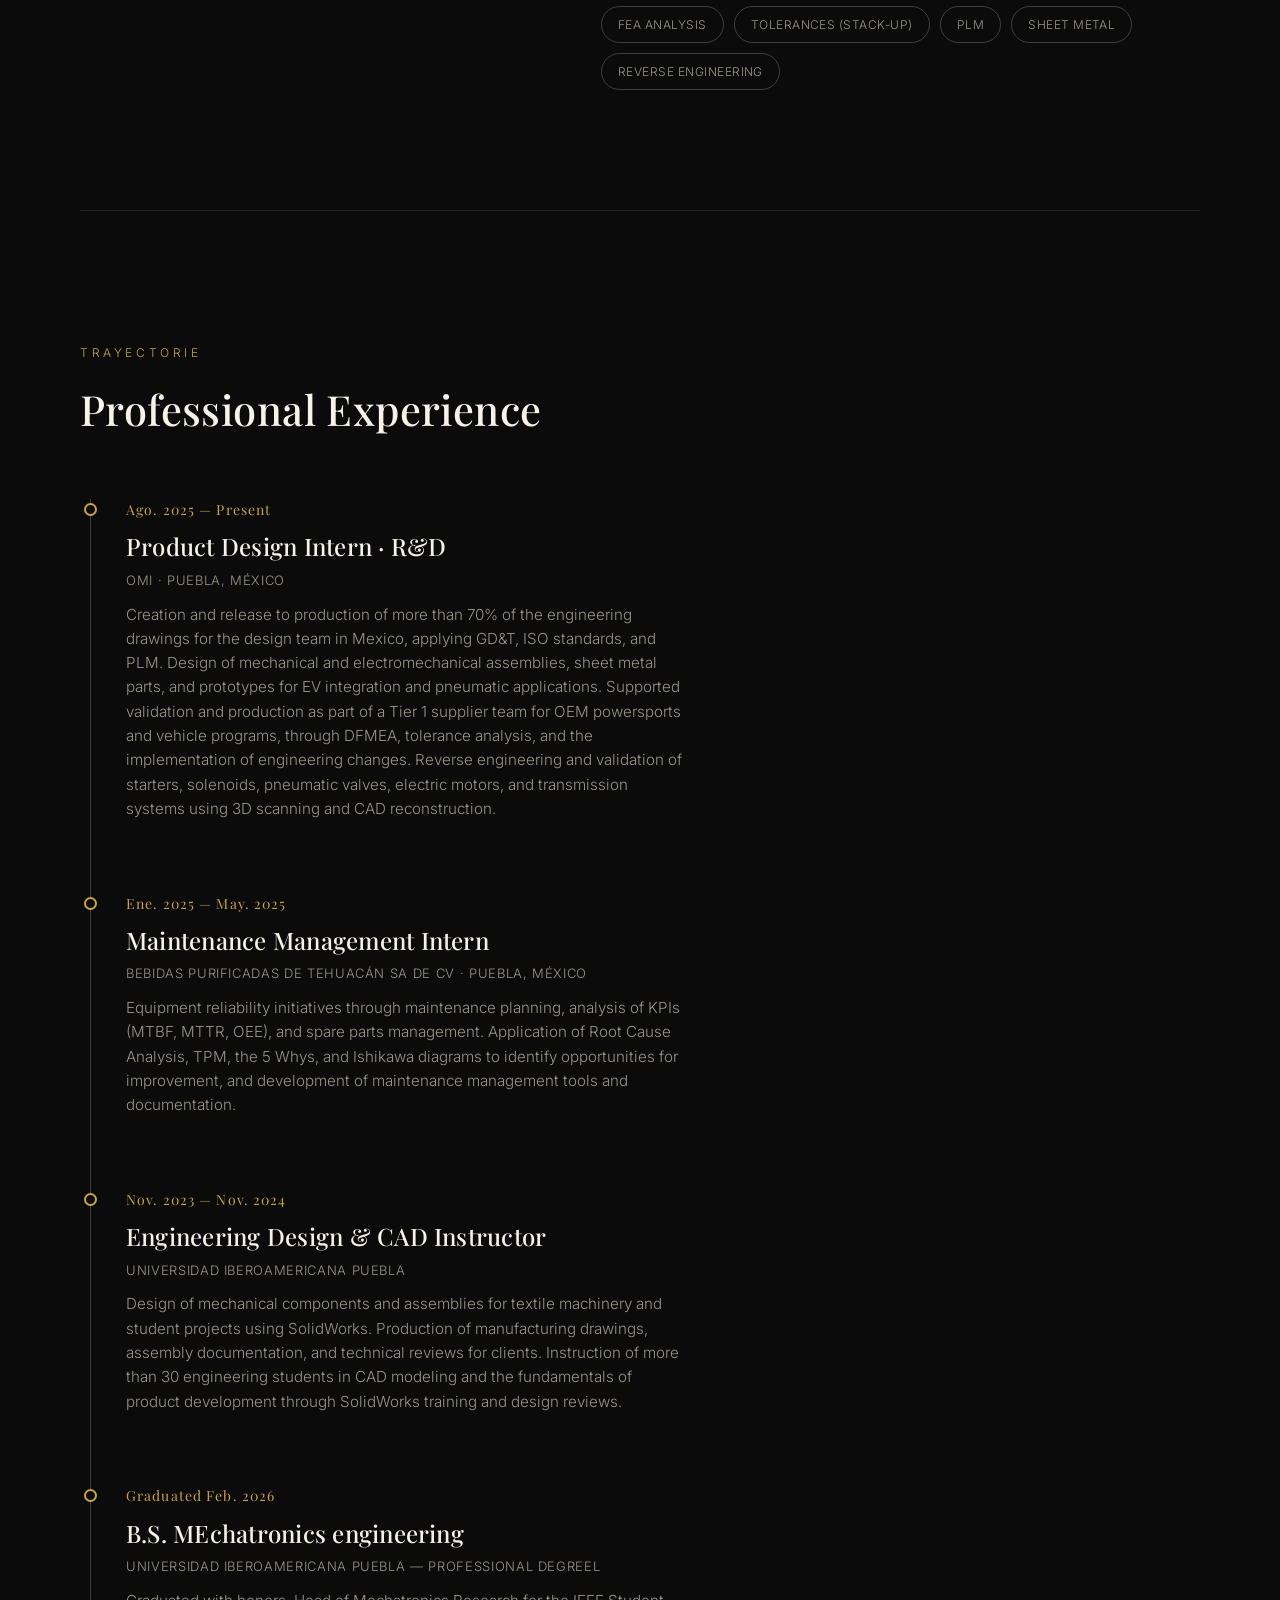
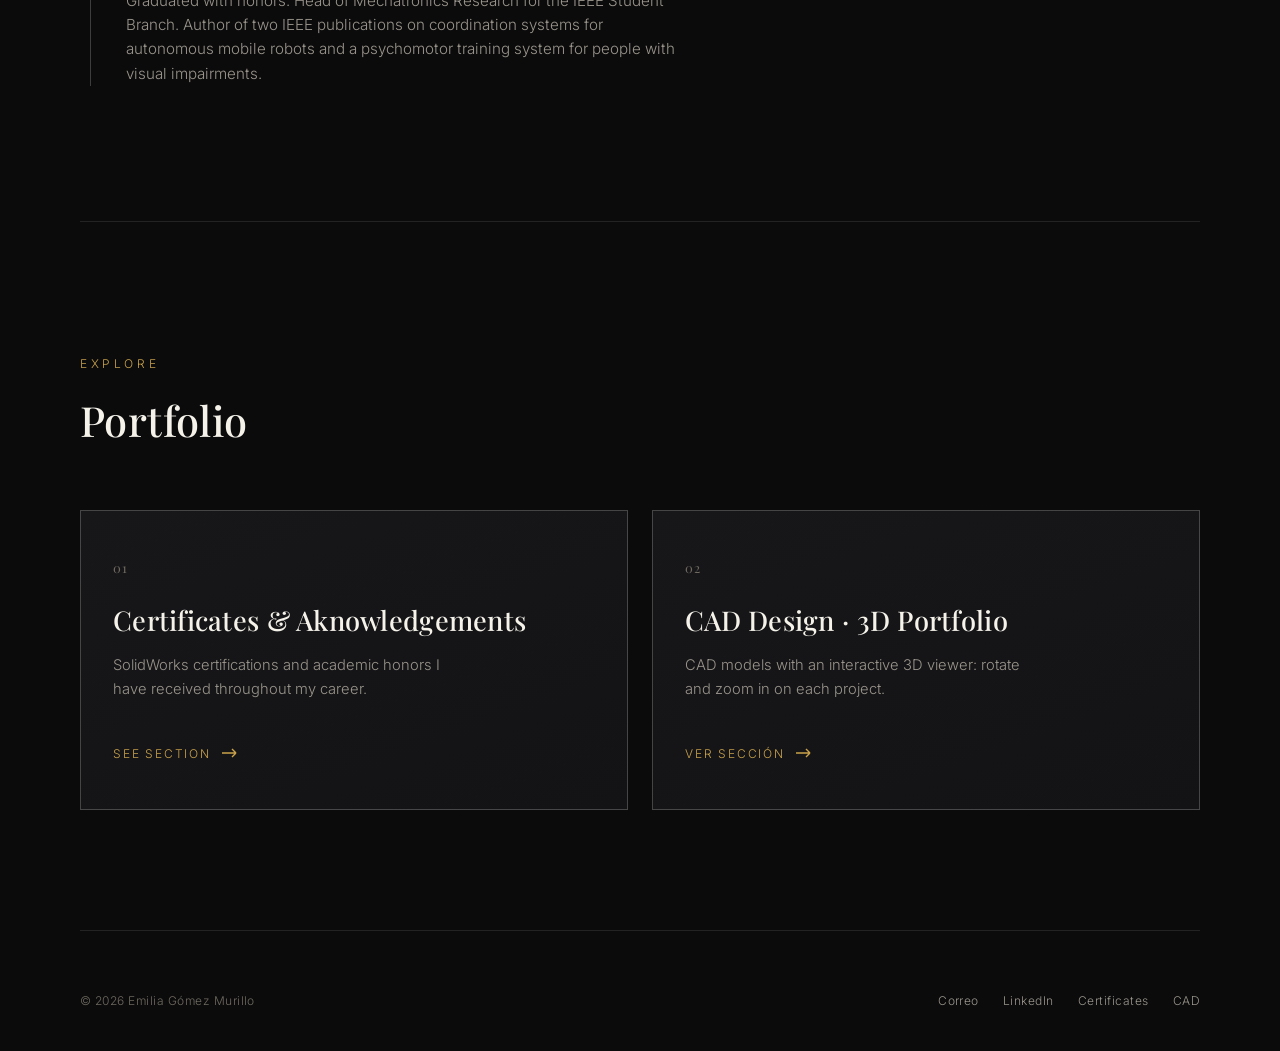
==== commit c8f6bb80: "Update index.html" ====
--- a/index.html
+++ b/index.html
@@ -3,8 +3,8 @@
 <head>
 <meta charset="UTF-8" />
 <meta name="viewport" content="width=device-width, initial-scale=1.0, viewport-fit=cover" />
-<title>Emilia Gómez Murillo — Ingeniera en Mecatrónica</title>
-<meta name="description" content="Portafolio profesional de Emilia Gómez Murillo: diseño mecánico, definición de producto, certificaciones y proyectos CAD/3D." />
+<title>Emilia Gómez Murillo — Mechatronics engineer</title>
+<meta name="description" content="Emilia Gómez Murillo's Professional Portfolio: Mechanical Design, Product Definition, Certifications, and CAD/3D Projects." />
 <link rel="preconnect" href="https://fonts.googleapis.com" />
 <link rel="stylesheet" href="css/style.css" />
 </head>
@@ -16,17 +16,17 @@
   <a class="nav-brand" href="index.html">E. Gómez Murillo</a>
   <ul class="nav-links">
     <li><a href="index.html">Inicio</a></li>
-    <li><a href="certificados.html">Certificados &amp; Reconocimientos</a></li>
-    <li><a href="cad.html">Diseños CAD · 3D</a></li>
+    <li><a href="certificados.html">Certificates &amp; Acknowledgments</a></li>
+    <li><a href="cad.html">CAD Designs · 3D</a></li>
   </ul>
   <button class="nav-toggle" aria-label="Abrir menú">☰</button>
 </nav>
 
 <!-- ============ HERO ============ -->
 <header class="hero container">
-  <p class="hero-eyebrow reveal">Portafolio profesional</p>
-  <h1 class="reveal">Emilia Gómez Murillo<br /><em>Ingeniera en Mecatrónica</em></h1>
-  <p class="hero-role reveal">Diseño Mecánico · Definición de Producto · CAD &amp; GD&amp;T</p>
+  <p class="hero-eyebrow reveal">Professional Portfolio</p>
+  <h1 class="reveal">Emilia Gómez Murillo<br /><em>Mechatronics Engineer</em></h1>
+  <p class="hero-role reveal">MEchanical Design · Product Definition · CAD &amp; GD&amp;T</p>
   <p class="hero-desc reveal">
     Mechatronics Engineer with over 3 years of experience in mechanical design and CAD modeling. I recently expanded my expertise to include product definition at a Tier 1 automotive supplier, working closely with GD&amp;T, creating and releasing drawings, using PLM systems, and coordinating with manufacturing, quality, and procurement. I have a proven track record of releasing production-ready technical documentation and supporting design validation through DFMEA and tolerance analysis (stack-up). I am bilingual (English/Spanish), CSWP (SolidWorks) certified, experienced in CATIA, and have a proven ability to quickly adapt to new CAD/PLM systems.
 
@@ -34,33 +34,27 @@
   <div class="hero-contact reveal">
     <a href="mailto:emilia.gm1001@gmail.com">emilia.gm1001@gmail.com</a>
     <a href="tel:+522221833243">+52 222 183 3243</a>
-    <span>Puebla, México · Abierta a reubicación</span>
+    <span>Puebla, México · Open to relocation</span>
     <a href="https://linkedin.com/in/emilia-gomez-murillo" target="_blank" rel="noopener">LinkedIn ↗</a>
-  </div>
-  <div class="hero-scroll">
-    <span>Desplázate</span>
-    <span class="line"></span>
-  </div>
+
 </header>
 
 <!-- ============ CARRERA / DATOS ============ -->
 <section class="section container">
   <div class="split-two">
     <div class="reveal">
-      <p class="section-eyebrow">Sobre mí</p>
-      <h2>Datos de mi carrera</h2>
+      <p class="section-eyebrow">About Me</p>
+      <h2>About my career</h2>
       <p class="section-sub">
-        B.S. en Ingeniería Mecatrónica, Universidad Iberoamericana Puebla — graduada
-        con honores (feb. 2026), Jefa de Investigación en Mecatrónica para la rama
-        estudiantil de IEEE.
+        B.S. in Mechatronics Engineering, Universidad Iberoamericana Puebla — graduated with honors (Feb. 2026), Head of Mechatronics Research for the IEEE Student Branch.
       </p>
     </div>
     <div>
       <div class="stats-grid reveal-stagger">
-        <div class="stat reveal"><b>3+</b><span>Años de experiencia</span></div>
-        <div class="stat reveal"><b>4</b><span>Certificaciones SolidWorks</span></div>
-        <div class="stat reveal"><b>2</b><span>Publicaciones IEEE</span></div>
-        <div class="stat reveal"><b>70%+</b><span>Planos liberados a producción</span></div>
+        <div class="stat reveal"><b>3+</b><span>Years of experience</span></div>
+        <div class="stat reveal"><b>4</b><span>SolidWorks Certification</span></div>
+        <div class="stat reveal"><b>2</b><span>IEEE Publications</span></div>
+        <div class="stat reveal"><b>70%+</b><span>Drawings Released for Production</span></div>
       </div>
       <div class="skills-tags reveal">
         <span>SolidWorks (CSWP)</span>
@@ -68,11 +62,11 @@
         <span>GD&amp;T</span>
         <span>DFMEA</span>
         <span>DFM</span>
-        <span>Análisis FEA</span>
-        <span>Tolerancias (Stack-Up)</span>
+        <span>FEA Analysis</span>
+        <span>Tolerances (Stack-Up)</span>
         <span>PLM</span>
-        <span>Diseño en lámina (Sheet Metal)</span>
-        <span>Ingeniería inversa</span>
+        <span>Sheet Metal</span>
+        <span>Reverse Engineering</span>
       </div>
     </div>
   </div>
@@ -81,26 +75,21 @@
 <!-- ============ TIMELINE ============ -->
 <section class="section container">
   <div class="section-head reveal">
-    <p class="section-eyebrow">Trayectoria</p>
-    <h2>Experiencia profesional</h2>
+    <p class="section-eyebrow">Trayectorie</p>
+    <h2>Professional Experience</h2>
   </div>
 
   <div class="timeline">
     <div class="timeline-item reveal">
       <span class="timeline-dot"></span>
-      <div class="timeline-year">Ago. 2025 — Presente</div>
+      <div class="timeline-year">Ago. 2025 — Present</div>
       <h3>Product Design Intern · R&amp;D</h3>
       <div class="role-co">OMI · Puebla, México</div>
       <p>
-        Creación y liberación a producción de más del 70% de los planos de ingeniería
-        del equipo de diseño en México, aplicando GD&amp;T, normas ISO y PLM. Diseño de
-        ensambles mecánicos y electromecánicos, piezas de lámina y prototipos para
-        integración EV y aplicaciones neumáticas. Apoyo en validación y producción como
-        parte de un equipo proveedor Tier 1 para programas OEM de powersports/vehículos,
-        mediante DFMEA, análisis de tolerancias e implementación de cambios de
-        ingeniería. Ingeniería inversa y validación de arrancadores, solenoides,
-        válvulas neumáticas, motores eléctricos y sistemas de transmisión usando
-        escaneo 3D y reconstrucción CAD.
+        Creation and release to production of more than 70% of the engineering drawings for the design team in Mexico, applying GD&amp;T, ISO standards, and PLM. 
+        Design of mechanical and electromechanical assemblies, sheet metal parts, and prototypes for EV integration and pneumatic applications. 
+        Supported validation and production as part of a Tier 1 supplier team for OEM powersports and vehicle programs, through DFMEA, tolerance analysis, and the implementation of engineering changes. 
+        Reverse engineering and validation of starters, solenoids, pneumatic valves, electric motors, and transmission systems using 3D scanning and CAD reconstruction.
       </p>
     </div>
     <div class="timeline-item reveal">
@@ -109,11 +98,8 @@
       <h3>Maintenance Management Intern</h3>
       <div class="role-co">Bebidas Purificadas de Tehuacán SA de CV · Puebla, México</div>
       <p>
-        Iniciativas de confiabilidad de equipo mediante planeación de mantenimiento,
-        análisis de KPIs (MTBF, MTTR, OEE) y gestión de refacciones. Aplicación de
-        Análisis de Causa Raíz, TPM, 5 Porqués e Ishikawa para identificar
-        oportunidades de mejora, y desarrollo de herramientas y documentación de
-        gestión de mantenimiento.
+        Equipment reliability initiatives through maintenance planning, analysis of KPIs (MTBF, MTTR, OEE), and spare parts management. 
+        Application of Root Cause Analysis, TPM, the 5 Whys, and Ishikawa diagrams to identify opportunities for improvement, and development of maintenance management tools and documentation.
       </p>
     </div>
     <div class="timeline-item reveal">
@@ -122,24 +108,17 @@
       <h3>Engineering Design &amp; CAD Instructor</h3>
       <div class="role-co">Universidad Iberoamericana Puebla</div>
       <p>
-        Diseño de componentes y ensambles mecánicos para maquinaria textil y proyectos
-        estudiantiles usando SolidWorks. Producción de planos de manufactura,
-        documentación de ensambles y revisiones técnicas de cara al cliente.
-        Instrucción a más de 30 estudiantes de ingeniería en modelado CAD y
-        fundamentos de desarrollo de producto mediante capacitación en SolidWorks y
-        revisiones de diseño.
+        Design of mechanical components and assemblies for textile machinery and student projects using SolidWorks. Production of manufacturing drawings, assembly documentation, and technical reviews for clients.
+        Instruction of more than 30 engineering students in CAD modeling and the fundamentals of product development through SolidWorks training and design reviews.
       </p>
     </div>
     <div class="timeline-item reveal">
       <span class="timeline-dot"></span>
-      <div class="timeline-year">Graduada Feb. 2026</div>
-      <h3>B.S. Ingeniería Mecatrónica</h3>
-      <div class="role-co">Universidad Iberoamericana Puebla — Título profesional</div>
+      <div class="timeline-year">Graduated Feb. 2026</div>
+      <h3>B.S. MEchatronics engineering</h3>
+      <div class="role-co">Universidad Iberoamericana Puebla — Professional degreel</div>
       <p>
-        Graduada con honores. Jefa de Investigación en Mecatrónica para la rama
-        estudiantil de IEEE. Autora de dos publicaciones IEEE sobre sistemas de
-        coordinación de robots móviles autónomos y un sistema de entrenamiento
-        psicomotor para personas con discapacidad visual.
+        Graduated with honors. Head of Mechatronics Research for the IEEE Student Branch. Author of two IEEE publications on coordination systems for autonomous mobile robots and a psychomotor training system for people with visual impairments.
       </p>
     </div>
   </div>
@@ -148,22 +127,22 @@
 <!-- ============ CTA: dos botones ============ -->
 <section class="section container">
   <div class="section-head reveal">
-    <p class="section-eyebrow">Explorar</p>
-    <h2>Portafolio</h2>
+    <p class="section-eyebrow">Explore</p>
+    <h2>Portfolio</h2>
   </div>
   <div class="cta-grid">
     <a class="cta-card reveal" href="certificados.html">
       <span class="num">01</span>
-      <h3>Certificados &amp; Reconocimientos</h3>
-      <p>Certificaciones SolidWorks y reconocimientos académicos recibidos a lo largo de mi carrera.</p>
-      <span class="go">Ver sección
+      <h3>Certificates &amp; Aknowledgements</h3>
+      <p>SolidWorks certifications and academic honors I have received throughout my career.</p>
+      <span class="go">See section
         <svg width="16" height="10" viewBox="0 0 16 10" fill="none"><path d="M1 5H15M15 5L11 1M15 5L11 9" stroke="currentColor" stroke-width="1.4"/></svg>
       </span>
     </a>
     <a class="cta-card reveal" href="cad.html">
       <span class="num">02</span>
-      <h3>Diseños CAD · Portafolio 3D</h3>
-      <p>Modelados CAD con visor 3D interactivo: rota y haz zoom a cada proyecto.</p>
+      <h3>CAD Design · 3D Portfolio</h3>
+      <p>CAD models with an interactive 3D viewer: rotate and zoom in on each project.</p>
       <span class="go">Ver sección
         <svg width="16" height="10" viewBox="0 0 16 10" fill="none"><path d="M1 5H15M15 5L11 1M15 5L11 9" stroke="currentColor" stroke-width="1.4"/></svg>
       </span>
@@ -176,7 +155,7 @@
   <div class="footer-links">
     <a href="mailto:emilia.gm1001@gmail.com">Correo</a>
     <a href="https://linkedin.com/in/emilia-gomez-murillo" target="_blank" rel="noopener">LinkedIn</a>
-    <a href="certificados.html">Certificados</a>
+    <a href="certificados.html">Certificates</a>
     <a href="cad.html">CAD</a>
   </div>
 </footer>
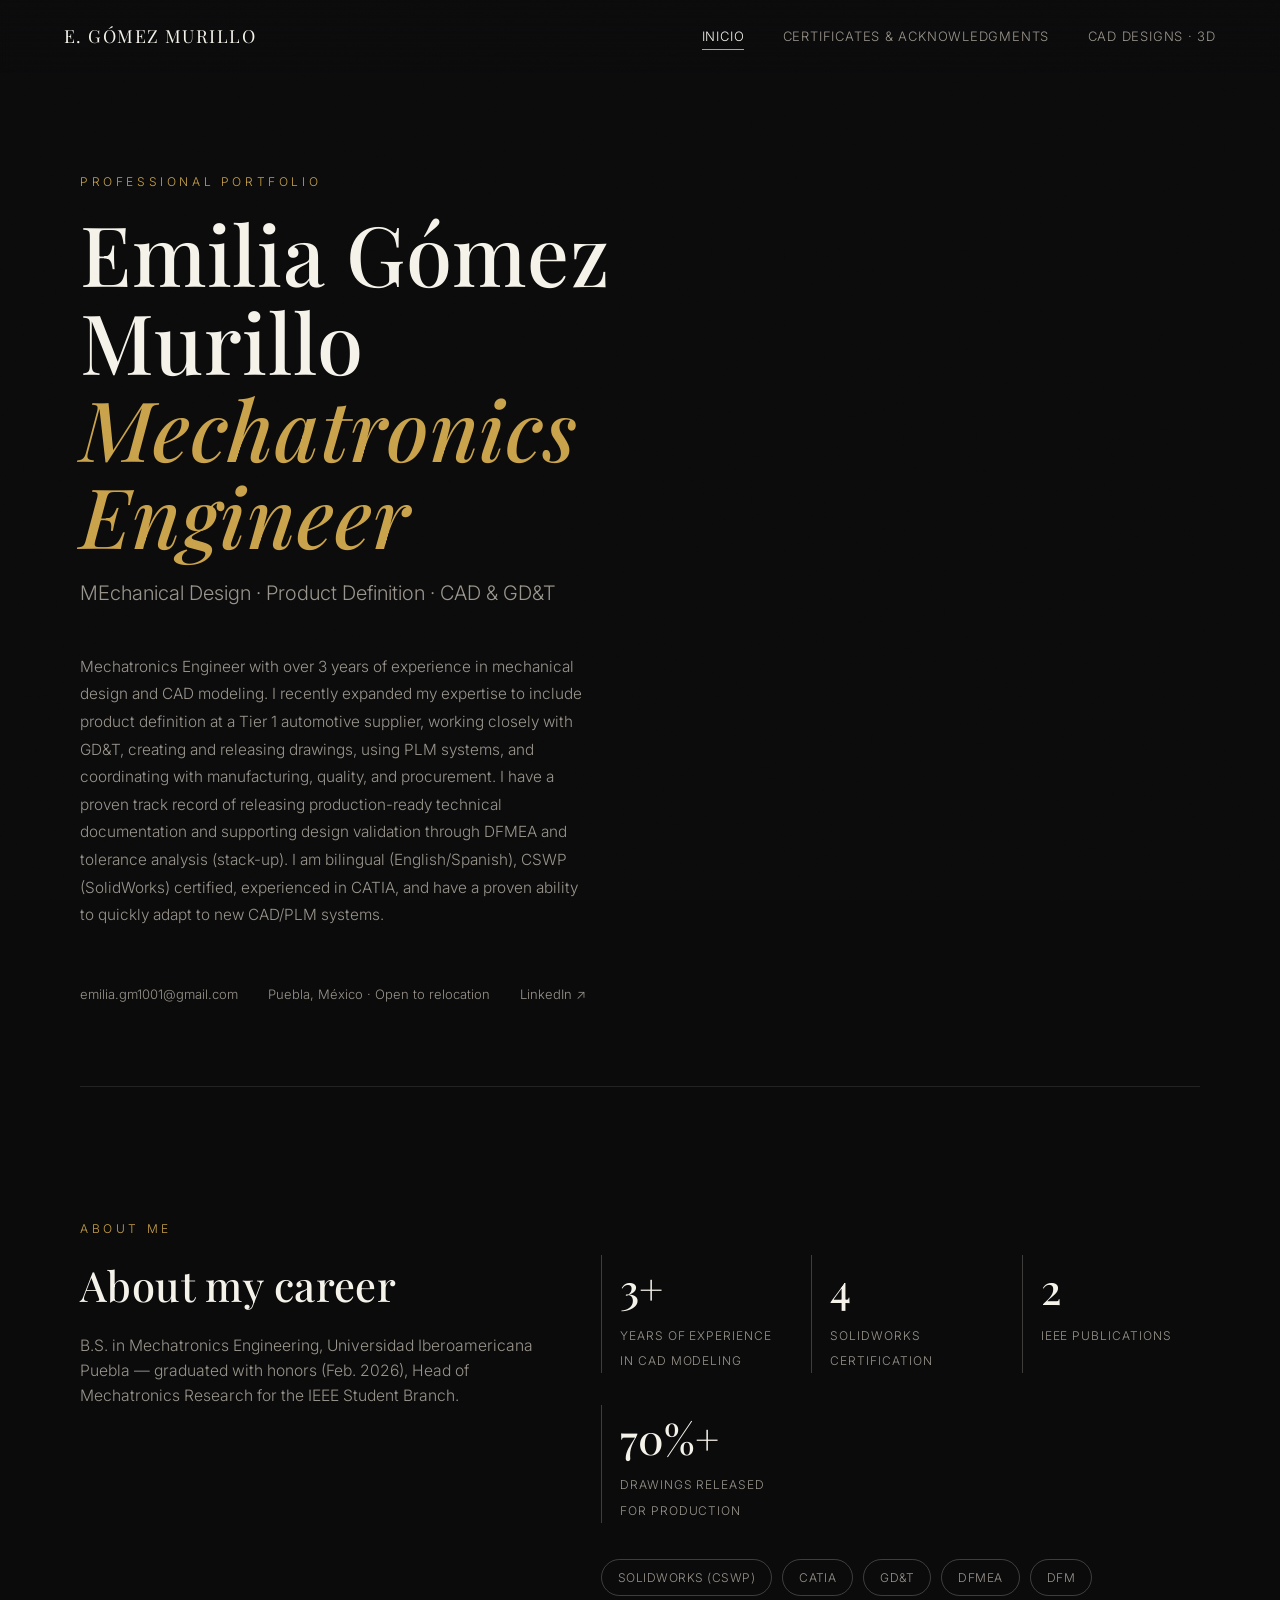
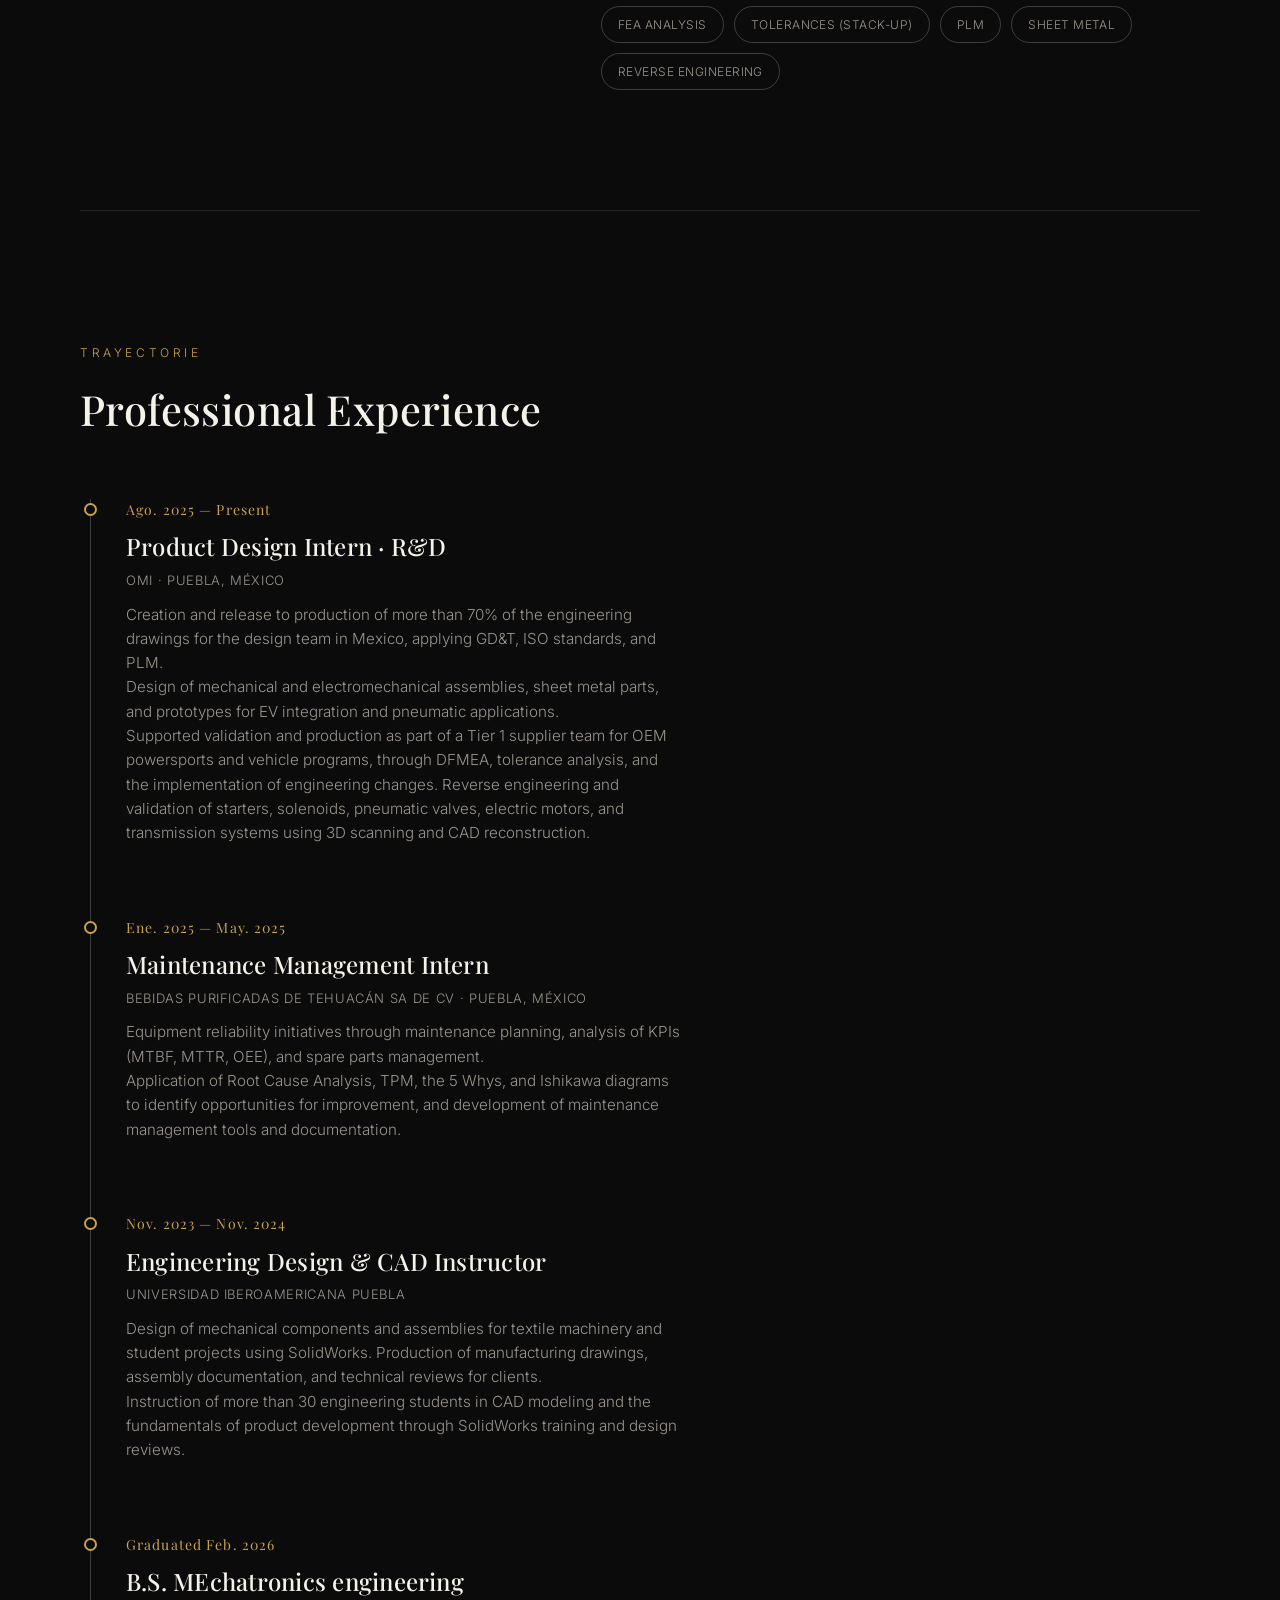
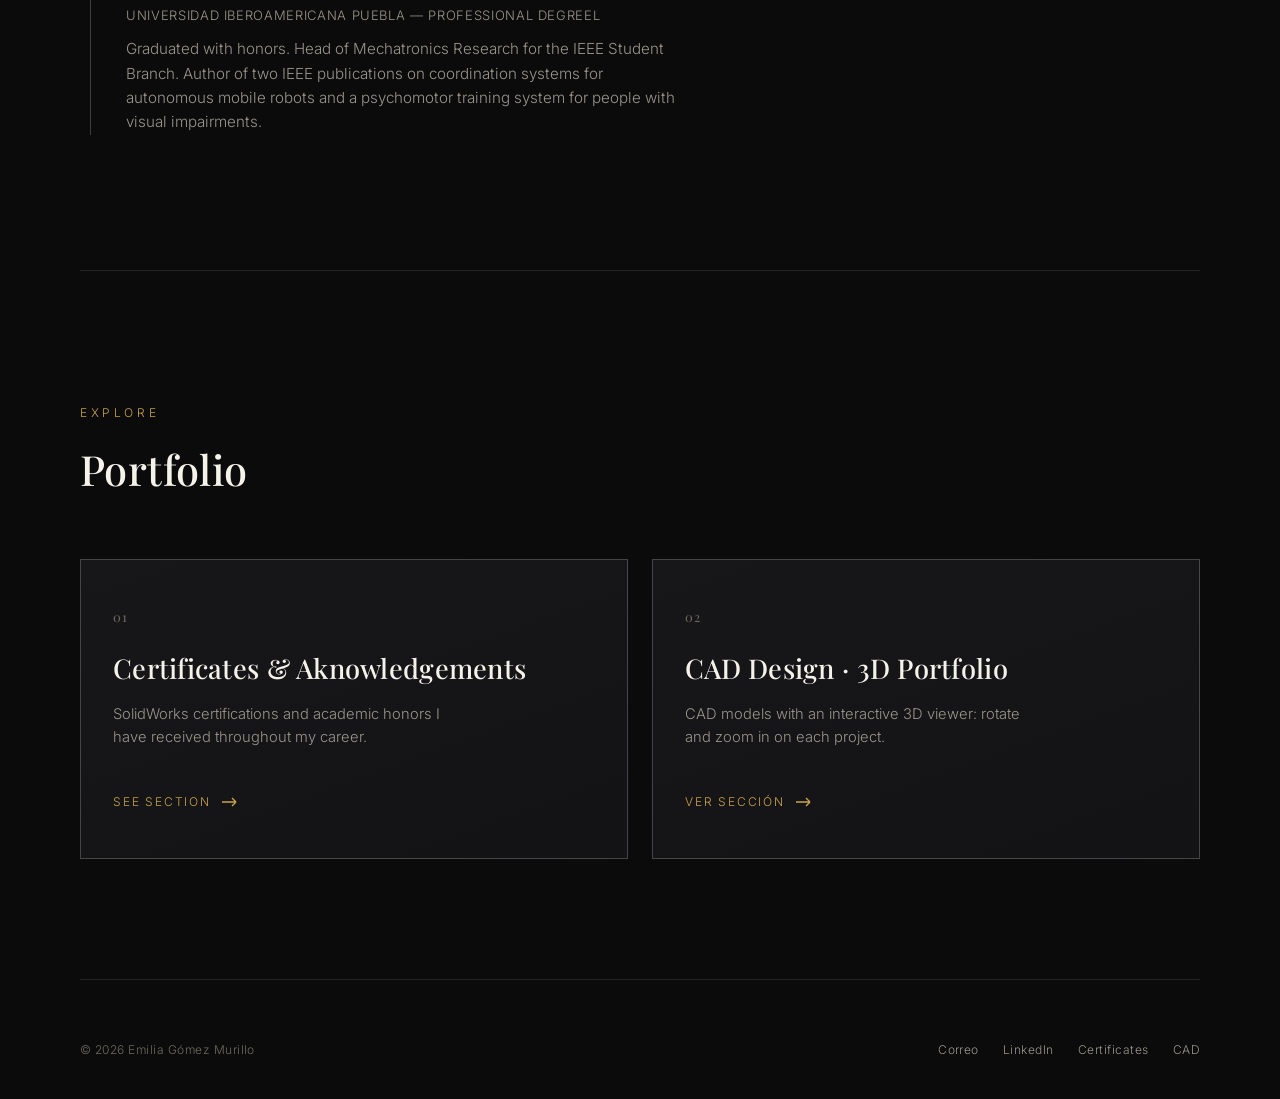
==== commit 0e5ae22e: "Update index.html" ====
--- a/index.html
+++ b/index.html
@@ -33,7 +33,6 @@
   </p>
   <div class="hero-contact reveal">
     <a href="mailto:emilia.gm1001@gmail.com">emilia.gm1001@gmail.com</a>
-    <a href="tel:+522221833243">+52 222 183 3243</a>
     <span>Puebla, México · Open to relocation</span>
     <a href="https://linkedin.com/in/emilia-gomez-murillo" target="_blank" rel="noopener">LinkedIn ↗</a>
 
@@ -51,7 +50,7 @@
     </div>
     <div>
       <div class="stats-grid reveal-stagger">
-        <div class="stat reveal"><b>3+</b><span>Years of experience</span></div>
+        <div class="stat reveal"><b>3+</b><span>Years of experience in CAD Modeling</span></div>
         <div class="stat reveal"><b>4</b><span>SolidWorks Certification</span></div>
         <div class="stat reveal"><b>2</b><span>IEEE Publications</span></div>
         <div class="stat reveal"><b>70%+</b><span>Drawings Released for Production</span></div>
@@ -86,8 +85,8 @@
       <h3>Product Design Intern · R&amp;D</h3>
       <div class="role-co">OMI · Puebla, México</div>
       <p>
-        Creation and release to production of more than 70% of the engineering drawings for the design team in Mexico, applying GD&amp;T, ISO standards, and PLM. 
-        Design of mechanical and electromechanical assemblies, sheet metal parts, and prototypes for EV integration and pneumatic applications. 
+        Creation and release to production of more than 70% of the engineering drawings for the design team in Mexico, applying GD&amp;T, ISO standards, and PLM. <br>
+        Design of mechanical and electromechanical assemblies, sheet metal parts, and prototypes for EV integration and pneumatic applications. <br>
         Supported validation and production as part of a Tier 1 supplier team for OEM powersports and vehicle programs, through DFMEA, tolerance analysis, and the implementation of engineering changes. 
         Reverse engineering and validation of starters, solenoids, pneumatic valves, electric motors, and transmission systems using 3D scanning and CAD reconstruction.
       </p>
@@ -99,7 +98,7 @@
       <div class="role-co">Bebidas Purificadas de Tehuacán SA de CV · Puebla, México</div>
       <p>
         Equipment reliability initiatives through maintenance planning, analysis of KPIs (MTBF, MTTR, OEE), and spare parts management. 
-        Application of Root Cause Analysis, TPM, the 5 Whys, and Ishikawa diagrams to identify opportunities for improvement, and development of maintenance management tools and documentation.
+        <br>Application of Root Cause Analysis, TPM, the 5 Whys, and Ishikawa diagrams to identify opportunities for improvement, and development of maintenance management tools and documentation.
       </p>
     </div>
     <div class="timeline-item reveal">
@@ -109,7 +108,7 @@
       <div class="role-co">Universidad Iberoamericana Puebla</div>
       <p>
         Design of mechanical components and assemblies for textile machinery and student projects using SolidWorks. Production of manufacturing drawings, assembly documentation, and technical reviews for clients.
-        Instruction of more than 30 engineering students in CAD modeling and the fundamentals of product development through SolidWorks training and design reviews.
+        <br>Instruction of more than 30 engineering students in CAD modeling and the fundamentals of product development through SolidWorks training and design reviews.
       </p>
     </div>
     <div class="timeline-item reveal">
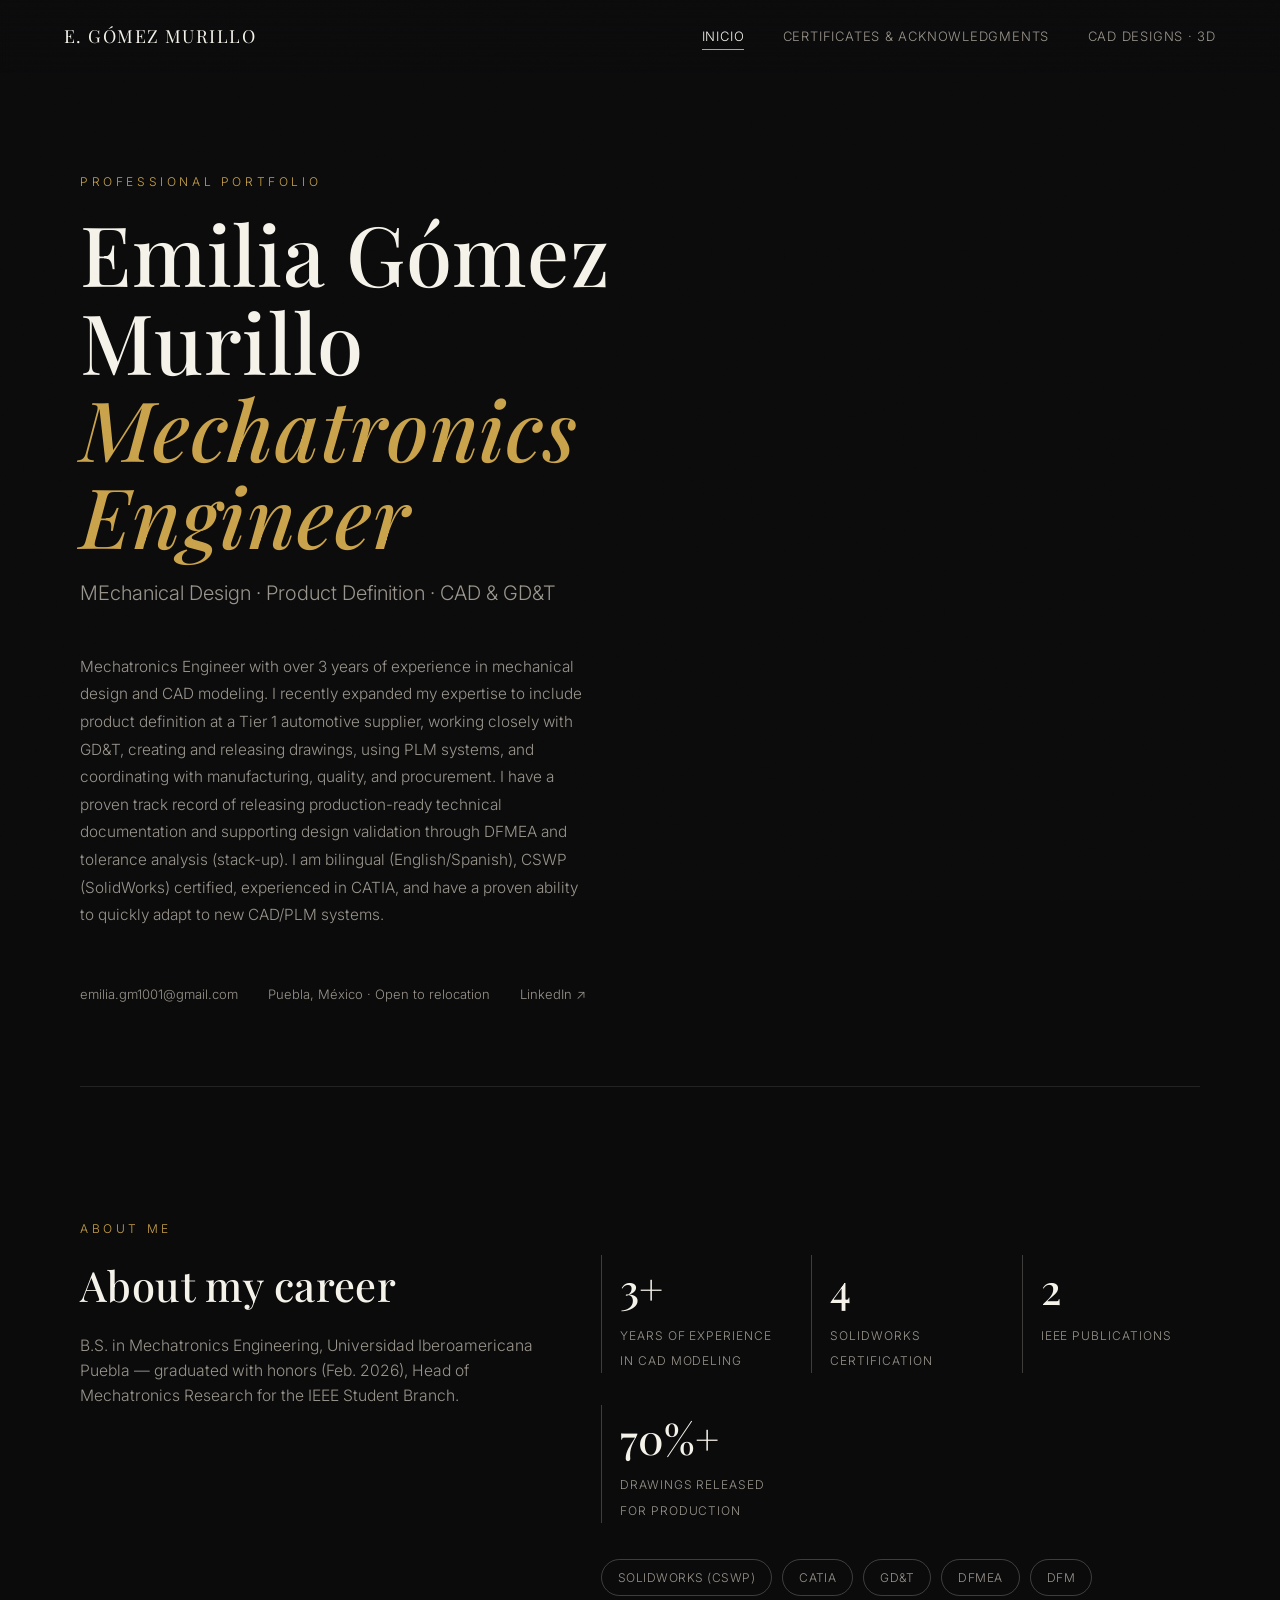
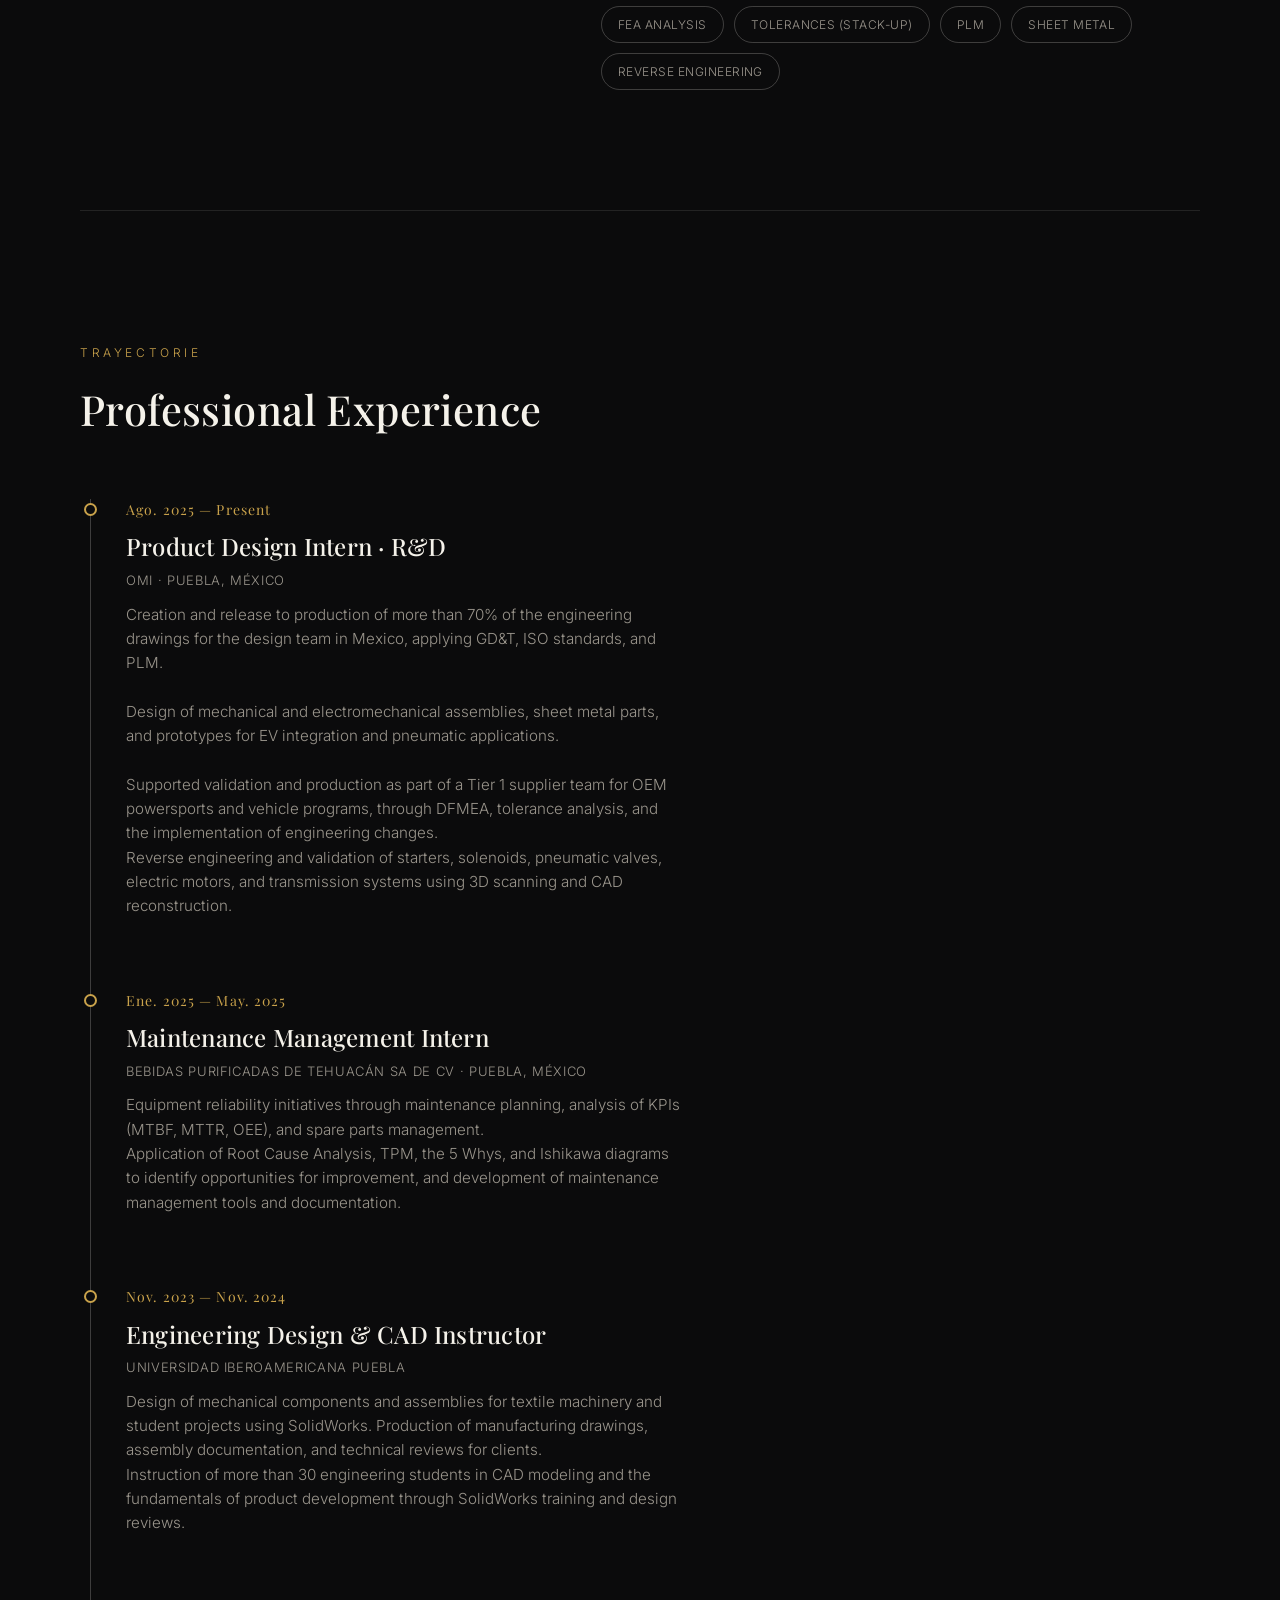
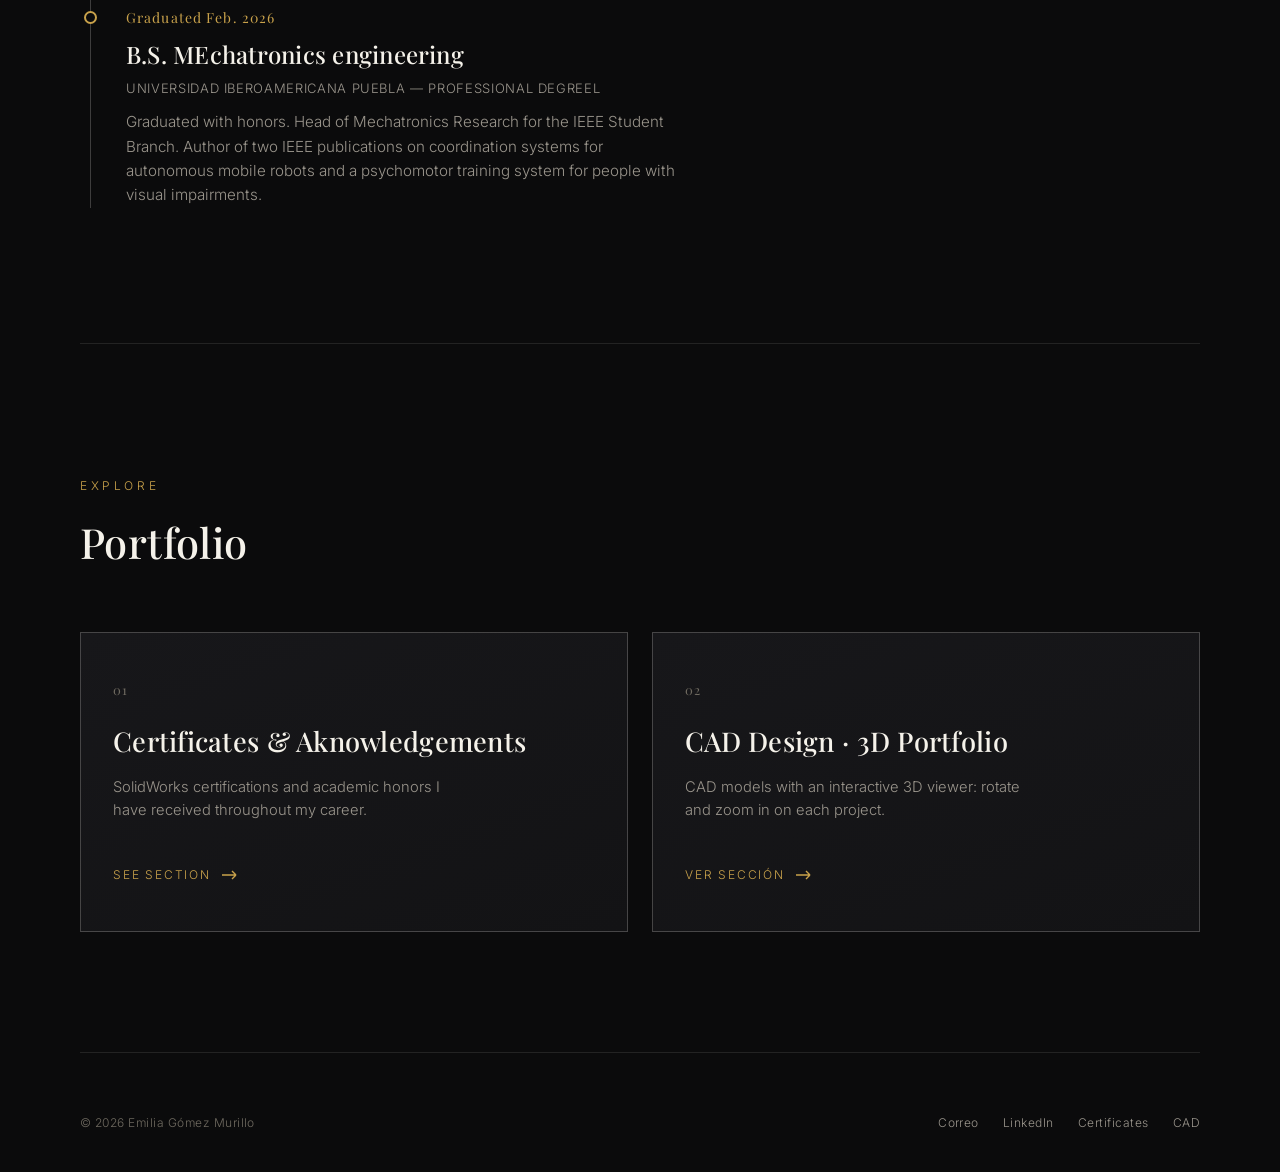
==== commit d3c64293: "Update index.html" ====
--- a/index.html
+++ b/index.html
@@ -86,9 +86,9 @@
       <div class="role-co">OMI · Puebla, México</div>
       <p>
         Creation and release to production of more than 70% of the engineering drawings for the design team in Mexico, applying GD&amp;T, ISO standards, and PLM. <br>
-        Design of mechanical and electromechanical assemblies, sheet metal parts, and prototypes for EV integration and pneumatic applications. <br>
-        Supported validation and production as part of a Tier 1 supplier team for OEM powersports and vehicle programs, through DFMEA, tolerance analysis, and the implementation of engineering changes. 
-        Reverse engineering and validation of starters, solenoids, pneumatic valves, electric motors, and transmission systems using 3D scanning and CAD reconstruction.
+        <br>Design of mechanical and electromechanical assemblies, sheet metal parts, and prototypes for EV integration and pneumatic applications. <br>
+        <br>Supported validation and production as part of a Tier 1 supplier team for OEM powersports and vehicle programs, through DFMEA, tolerance analysis, and the implementation of engineering changes. 
+        <br>Reverse engineering and validation of starters, solenoids, pneumatic valves, electric motors, and transmission systems using 3D scanning and CAD reconstruction.
       </p>
     </div>
     <div class="timeline-item reveal">
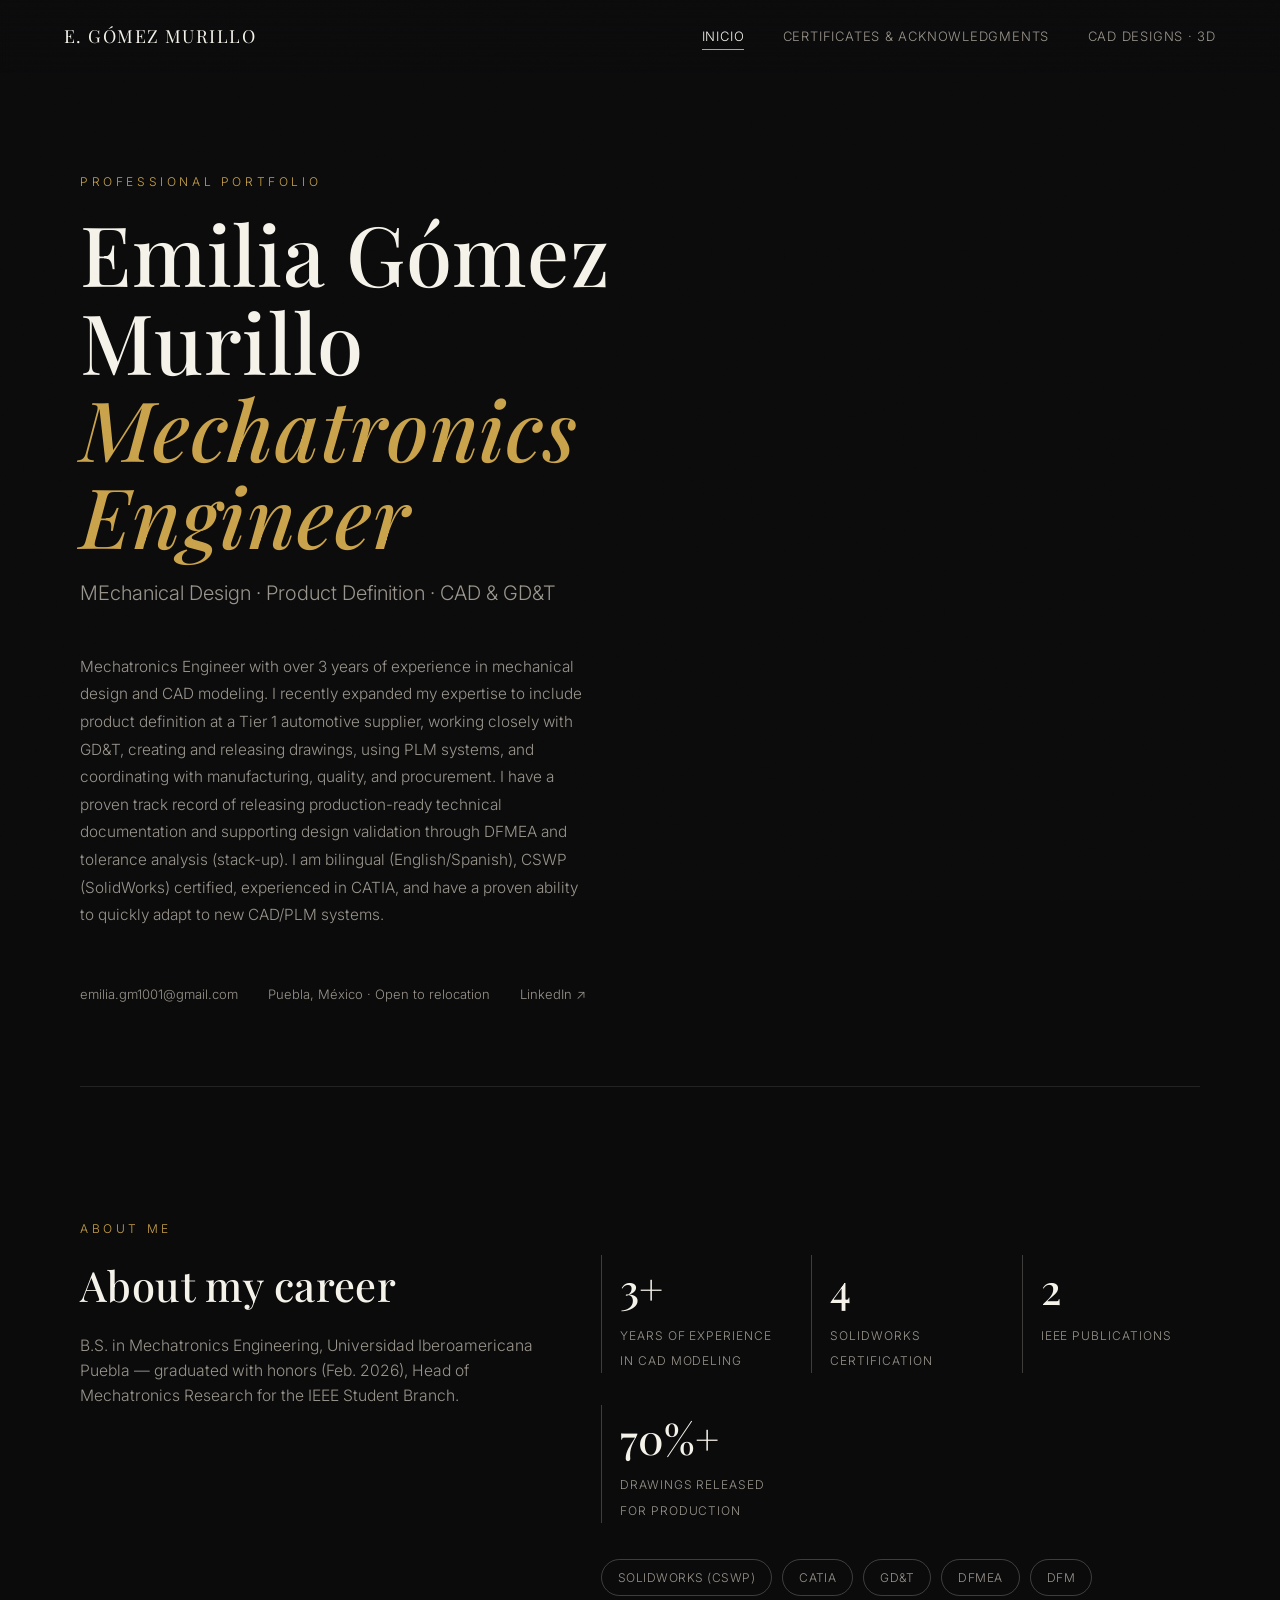
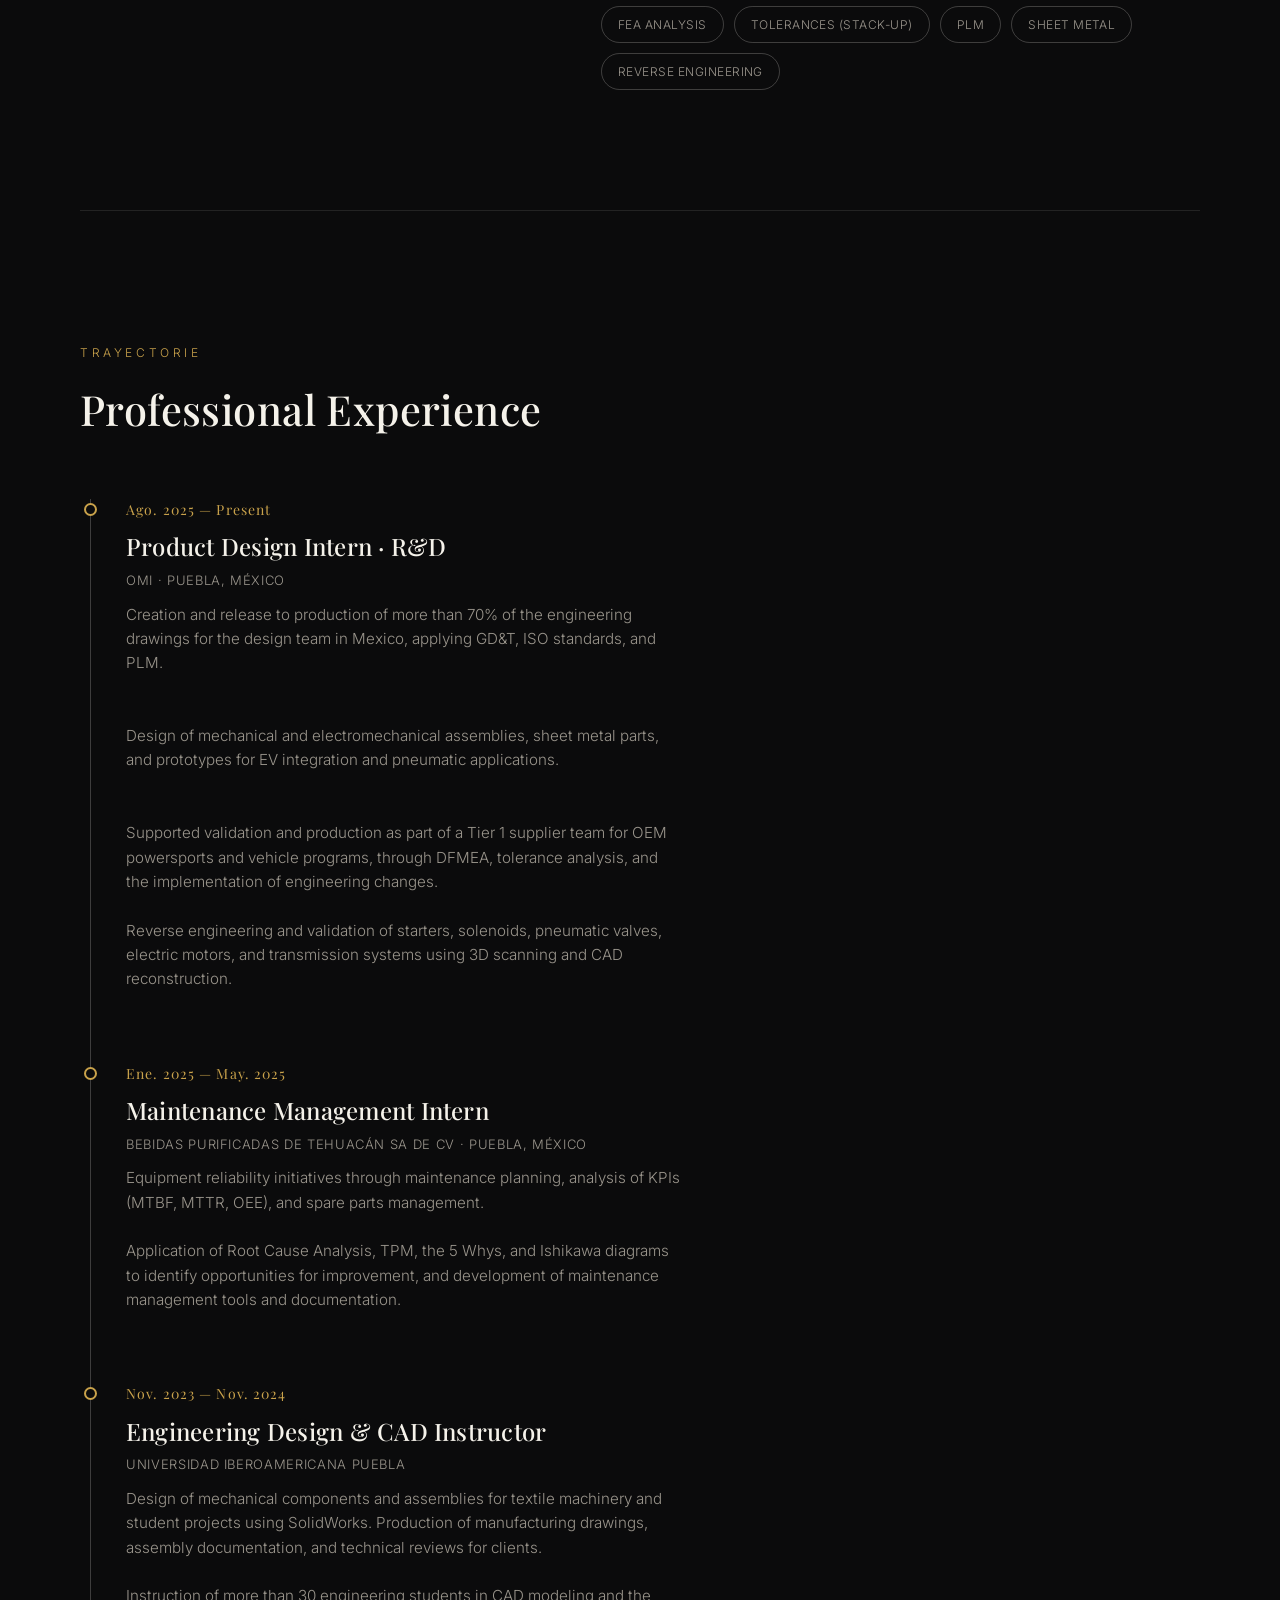
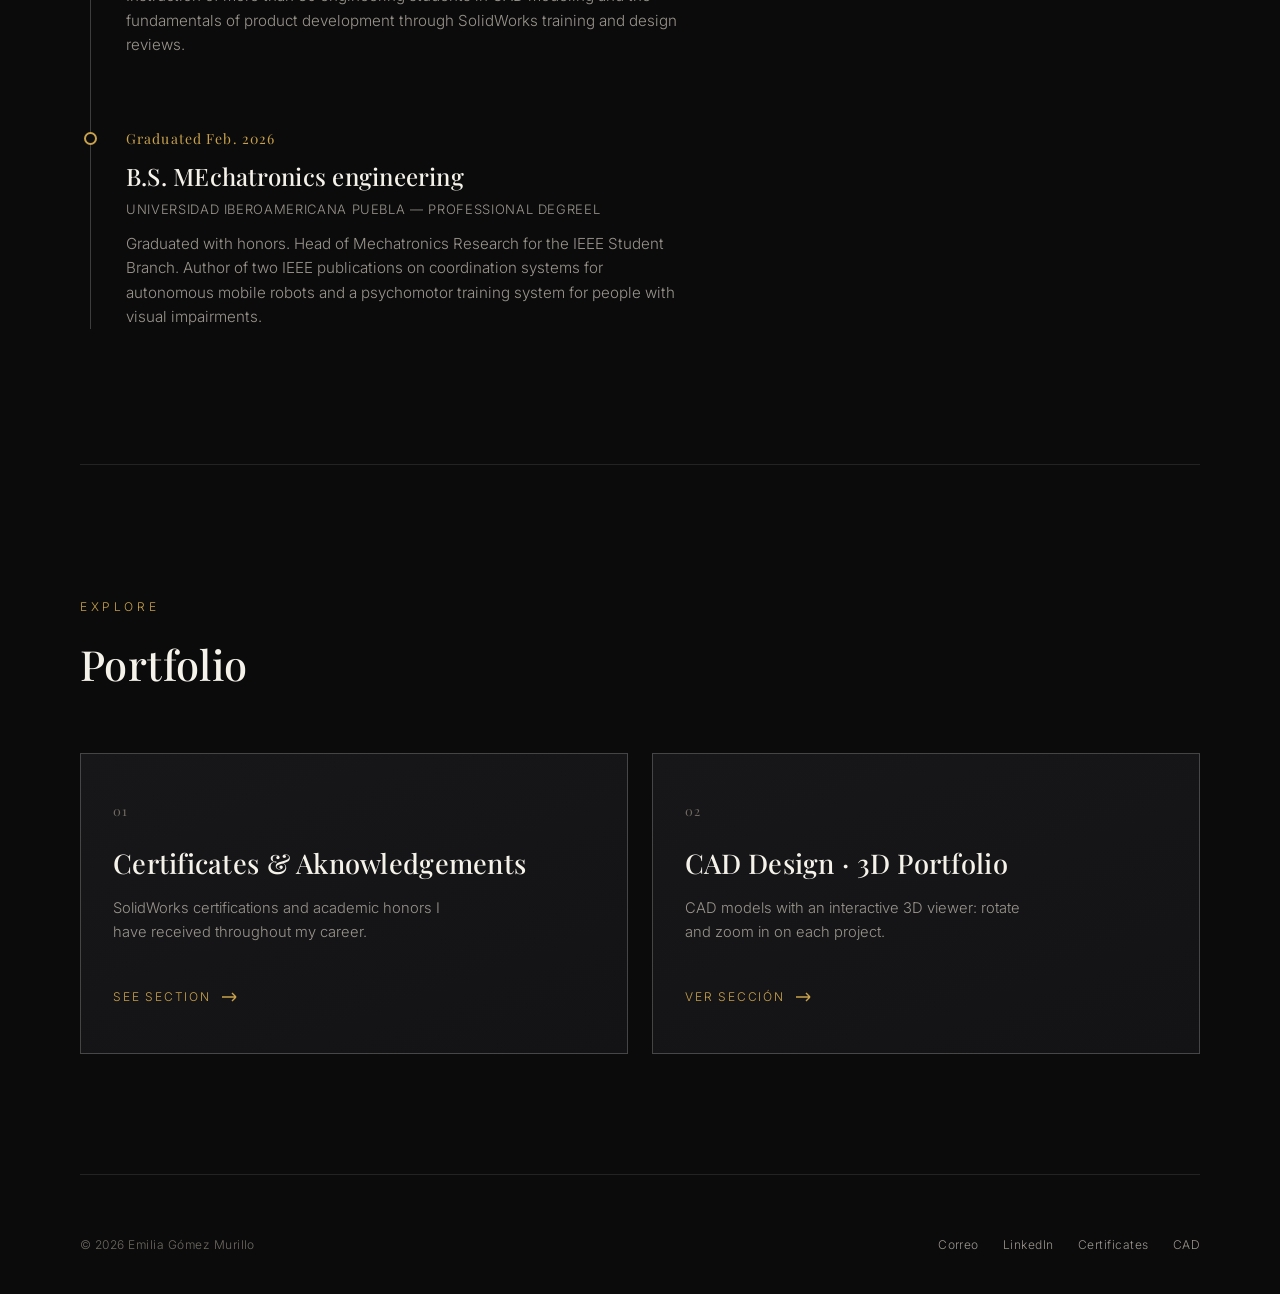
==== commit aa69f0dd: "Update index.html" ====
--- a/index.html
+++ b/index.html
@@ -4,7 +4,7 @@
 <meta charset="UTF-8" />
 <meta name="viewport" content="width=device-width, initial-scale=1.0, viewport-fit=cover" />
 <title>Emilia Gómez Murillo — Mechatronics engineer</title>
-<meta name="description" content="Emilia Gómez Murillo's Professional Portfolio: Mechanical Design, Product Definition, Certifications, and CAD/3D Projects." />
+<meta name="description" content="Emilia Gómez Murillo's Professional Portfolio: CAD, Mechanical Design, Product Definition, Certifications, and CAD/3D Projects." />
 <link rel="preconnect" href="https://fonts.googleapis.com" />
 <link rel="stylesheet" href="css/style.css" />
 </head>
@@ -86,9 +86,9 @@
       <div class="role-co">OMI · Puebla, México</div>
       <p>
         Creation and release to production of more than 70% of the engineering drawings for the design team in Mexico, applying GD&amp;T, ISO standards, and PLM. <br>
-        <br>Design of mechanical and electromechanical assemblies, sheet metal parts, and prototypes for EV integration and pneumatic applications. <br>
-        <br>Supported validation and production as part of a Tier 1 supplier team for OEM powersports and vehicle programs, through DFMEA, tolerance analysis, and the implementation of engineering changes. 
-        <br>Reverse engineering and validation of starters, solenoids, pneumatic valves, electric motors, and transmission systems using 3D scanning and CAD reconstruction.
+        <br><br>Design of mechanical and electromechanical assemblies, sheet metal parts, and prototypes for EV integration and pneumatic applications. <br>
+        <br><br>Supported validation and production as part of a Tier 1 supplier team for OEM powersports and vehicle programs, through DFMEA, tolerance analysis, and the implementation of engineering changes. 
+        <br><br>Reverse engineering and validation of starters, solenoids, pneumatic valves, electric motors, and transmission systems using 3D scanning and CAD reconstruction.
       </p>
     </div>
     <div class="timeline-item reveal">
@@ -98,7 +98,7 @@
       <div class="role-co">Bebidas Purificadas de Tehuacán SA de CV · Puebla, México</div>
       <p>
         Equipment reliability initiatives through maintenance planning, analysis of KPIs (MTBF, MTTR, OEE), and spare parts management. 
-        <br>Application of Root Cause Analysis, TPM, the 5 Whys, and Ishikawa diagrams to identify opportunities for improvement, and development of maintenance management tools and documentation.
+        <br><br>Application of Root Cause Analysis, TPM, the 5 Whys, and Ishikawa diagrams to identify opportunities for improvement, and development of maintenance management tools and documentation.
       </p>
     </div>
     <div class="timeline-item reveal">
@@ -108,7 +108,7 @@
       <div class="role-co">Universidad Iberoamericana Puebla</div>
       <p>
         Design of mechanical components and assemblies for textile machinery and student projects using SolidWorks. Production of manufacturing drawings, assembly documentation, and technical reviews for clients.
-        <br>Instruction of more than 30 engineering students in CAD modeling and the fundamentals of product development through SolidWorks training and design reviews.
+       <br> <br>Instruction of more than 30 engineering students in CAD modeling and the fundamentals of product development through SolidWorks training and design reviews.
       </p>
     </div>
     <div class="timeline-item reveal">
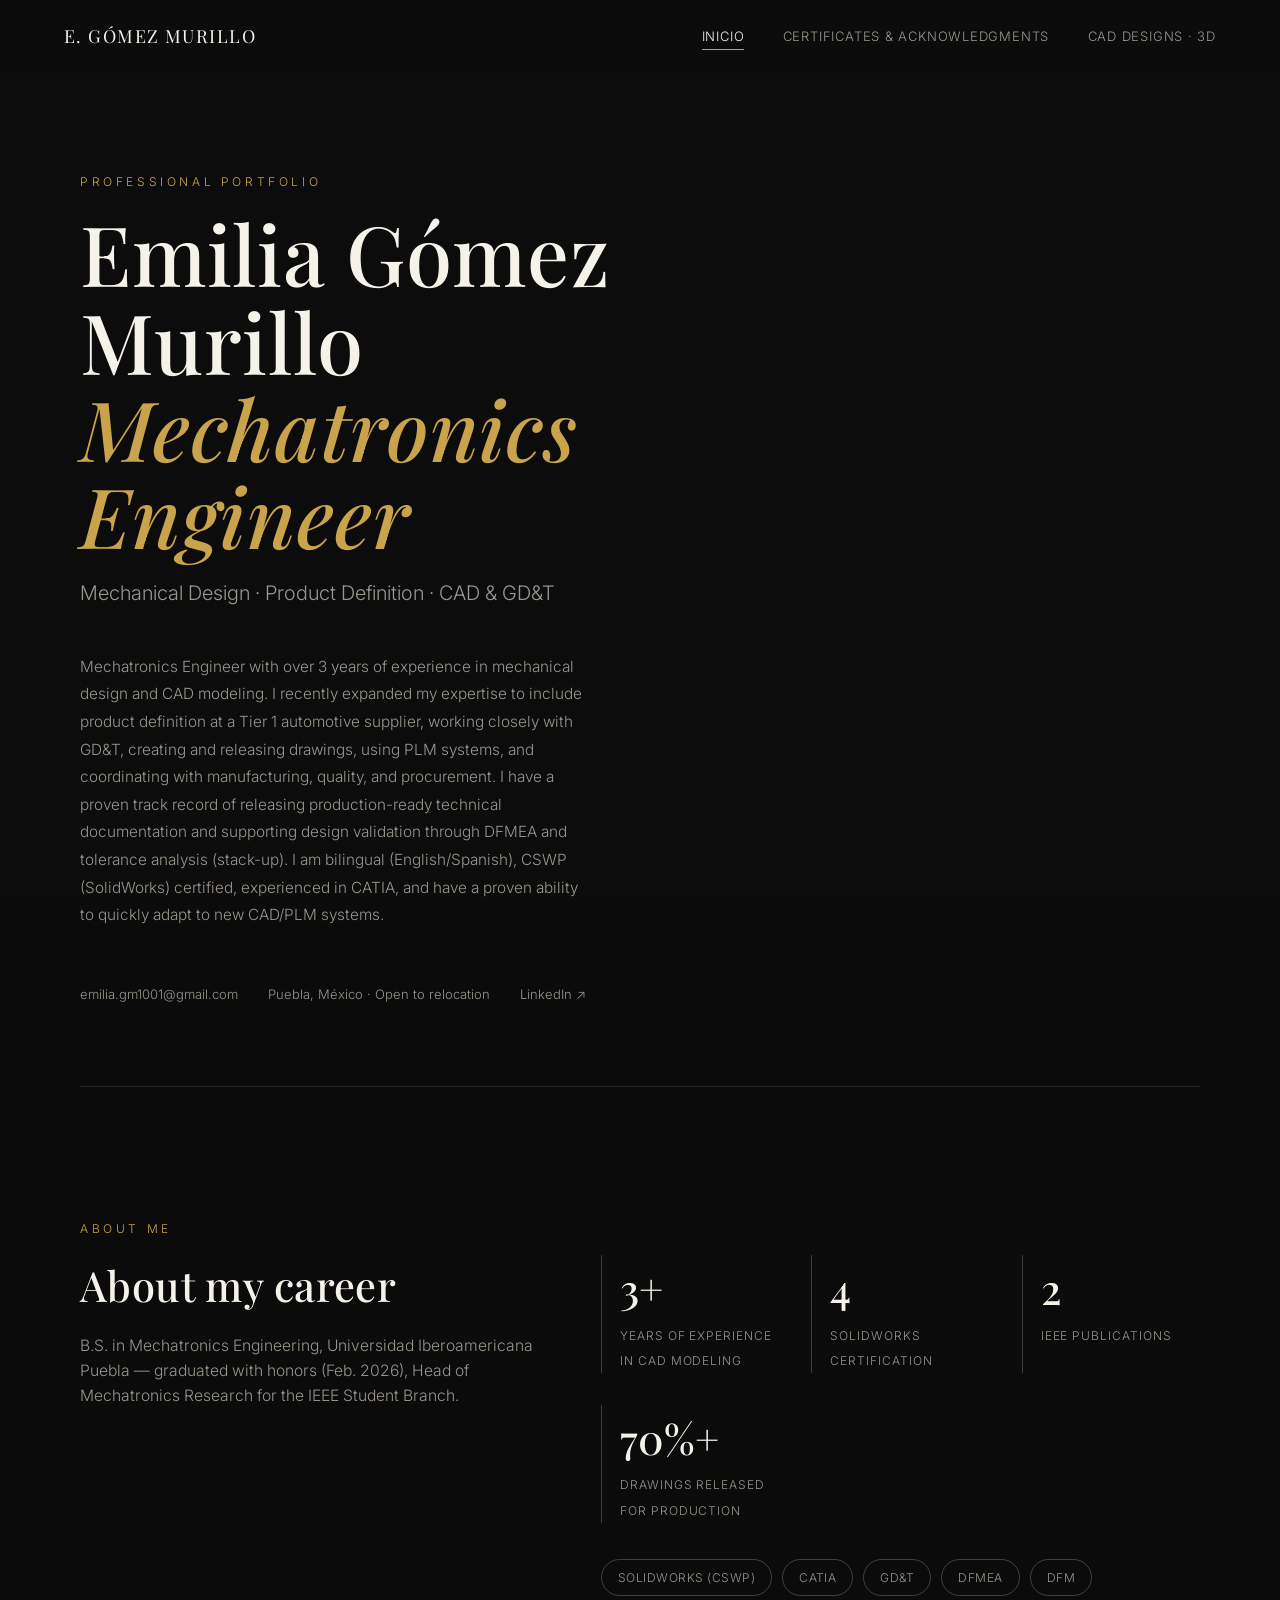
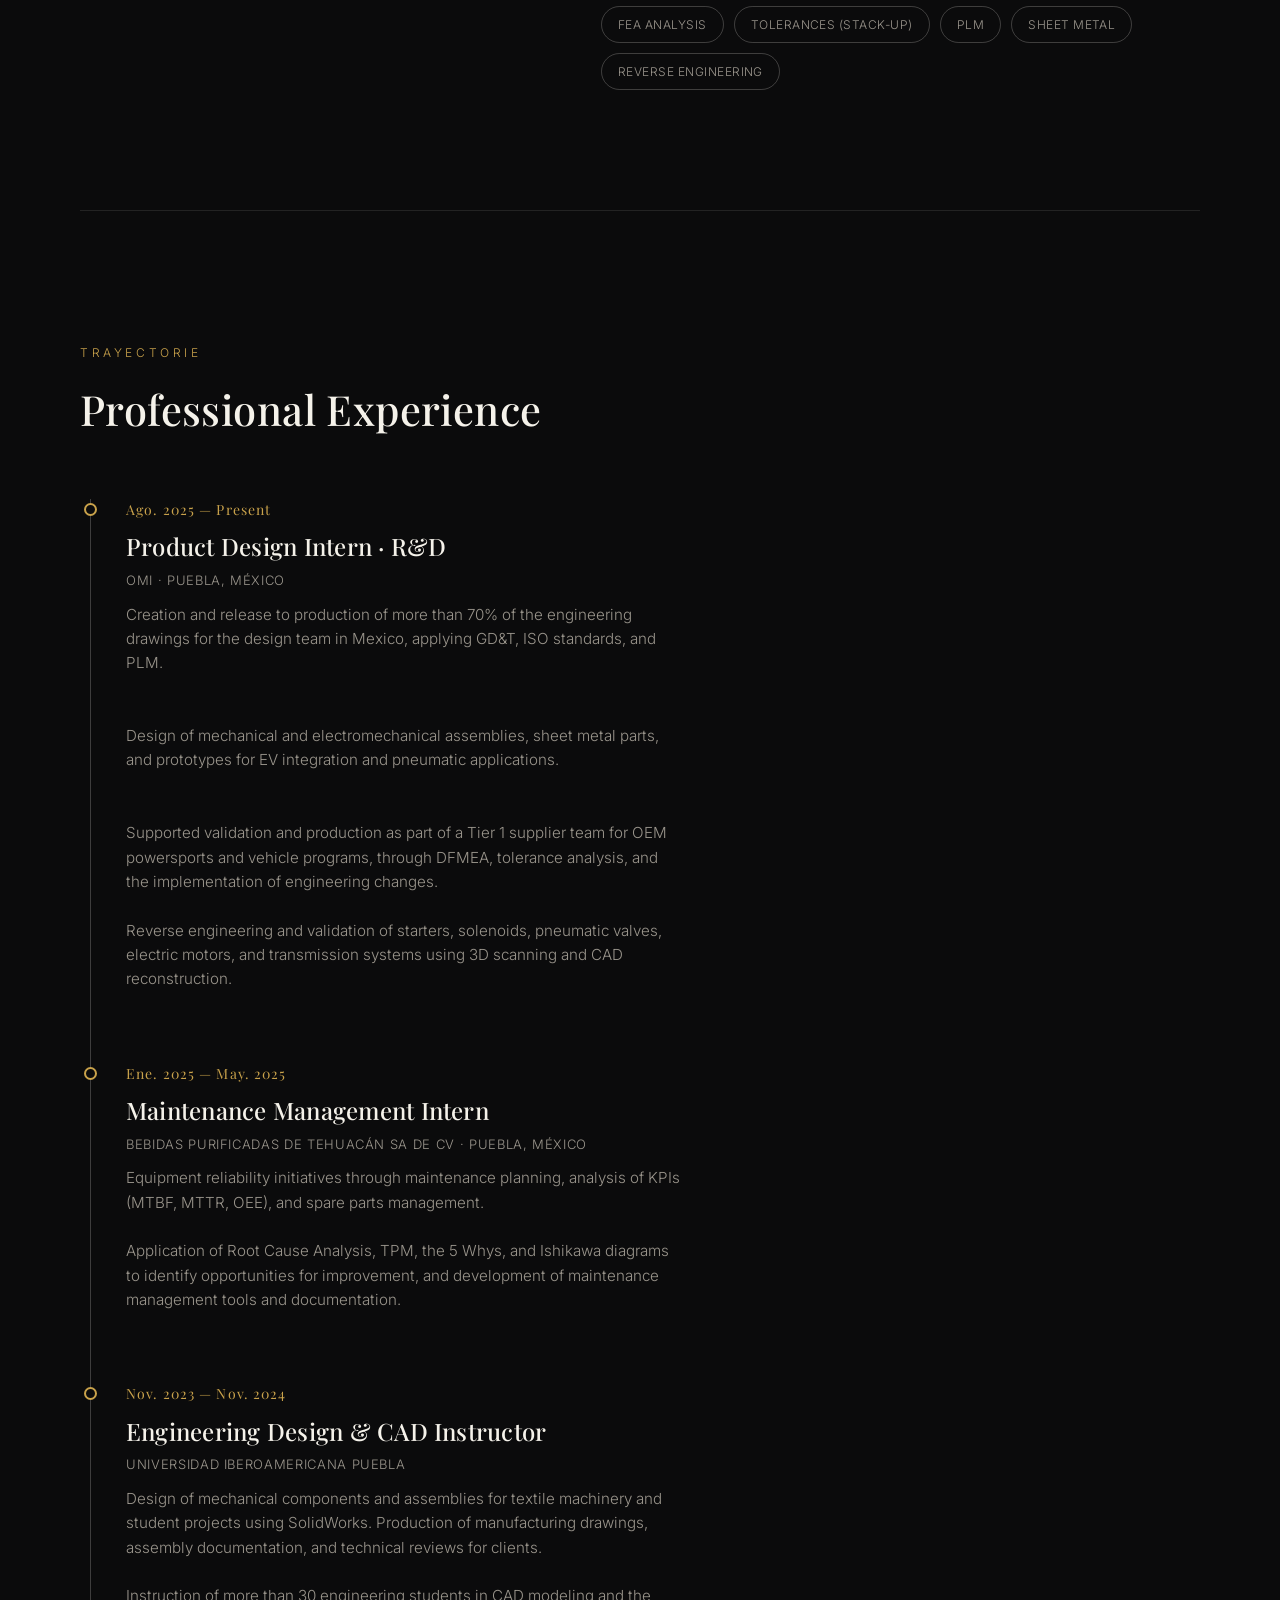
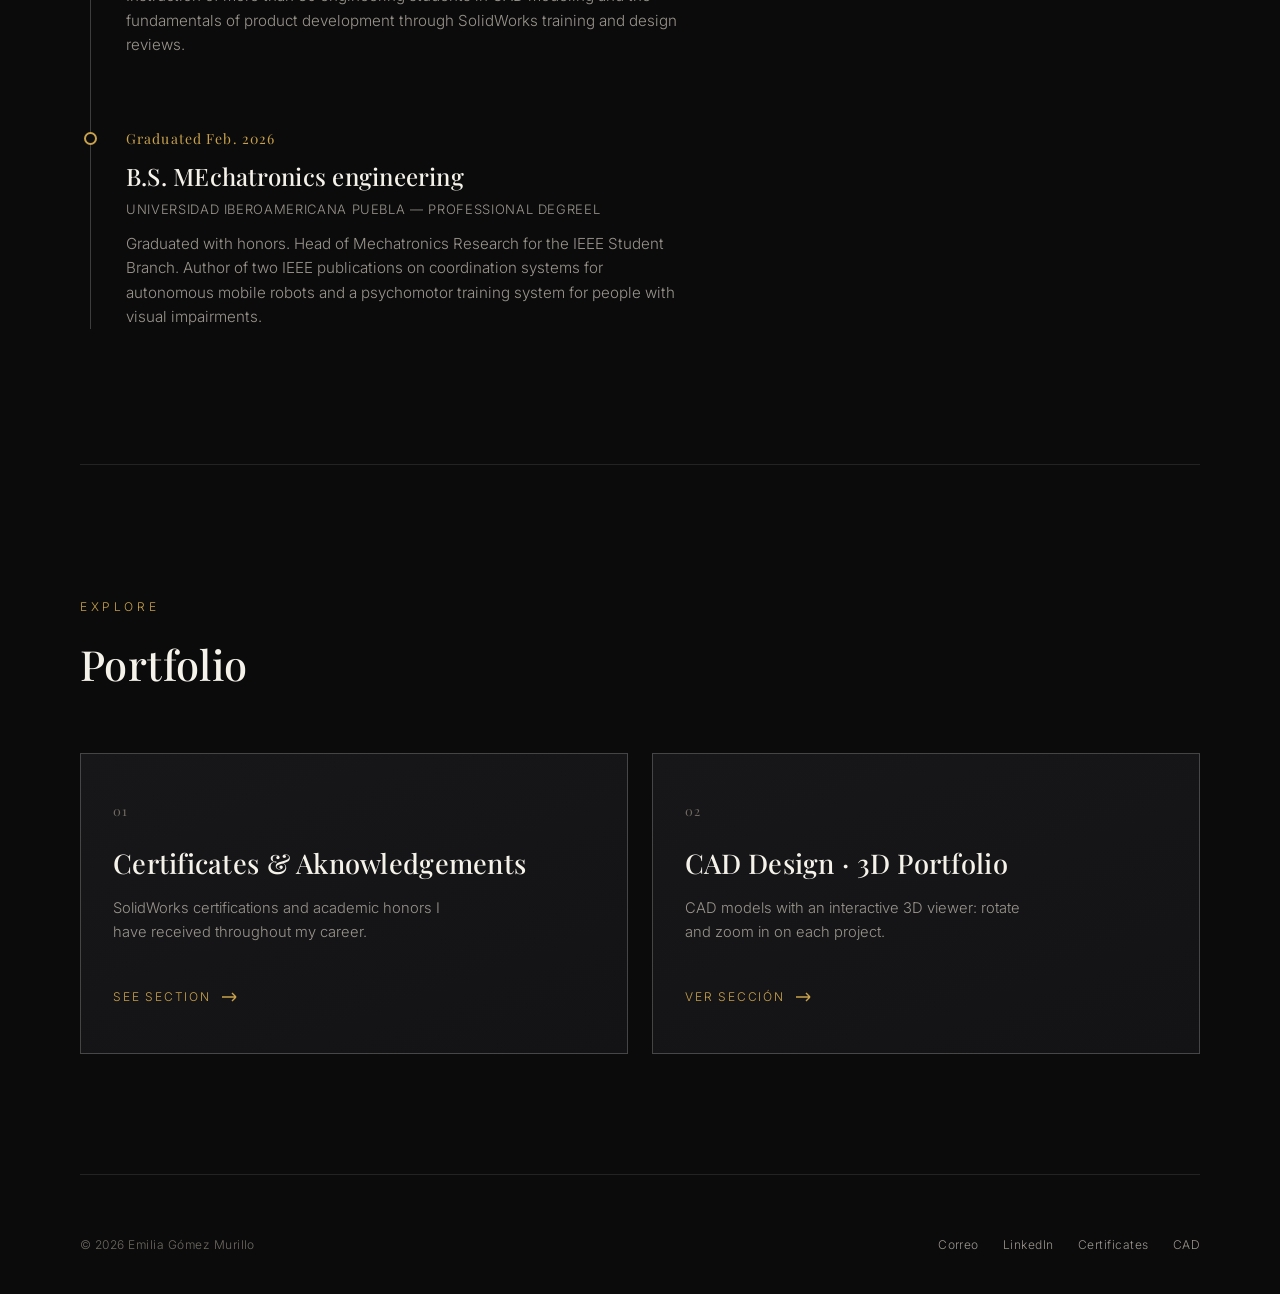
==== commit 2b0e7c64: "Update index.html" ====
--- a/index.html
+++ b/index.html
@@ -26,7 +26,7 @@
 <header class="hero container">
   <p class="hero-eyebrow reveal">Professional Portfolio</p>
   <h1 class="reveal">Emilia Gómez Murillo<br /><em>Mechatronics Engineer</em></h1>
-  <p class="hero-role reveal">MEchanical Design · Product Definition · CAD &amp; GD&amp;T</p>
+  <p class="hero-role reveal">Mechanical Design · Product Definition · CAD &amp; GD&amp;T</p>
   <p class="hero-desc reveal">
     Mechatronics Engineer with over 3 years of experience in mechanical design and CAD modeling. I recently expanded my expertise to include product definition at a Tier 1 automotive supplier, working closely with GD&amp;T, creating and releasing drawings, using PLM systems, and coordinating with manufacturing, quality, and procurement. I have a proven track record of releasing production-ready technical documentation and supporting design validation through DFMEA and tolerance analysis (stack-up). I am bilingual (English/Spanish), CSWP (SolidWorks) certified, experienced in CATIA, and have a proven ability to quickly adapt to new CAD/PLM systems.
 
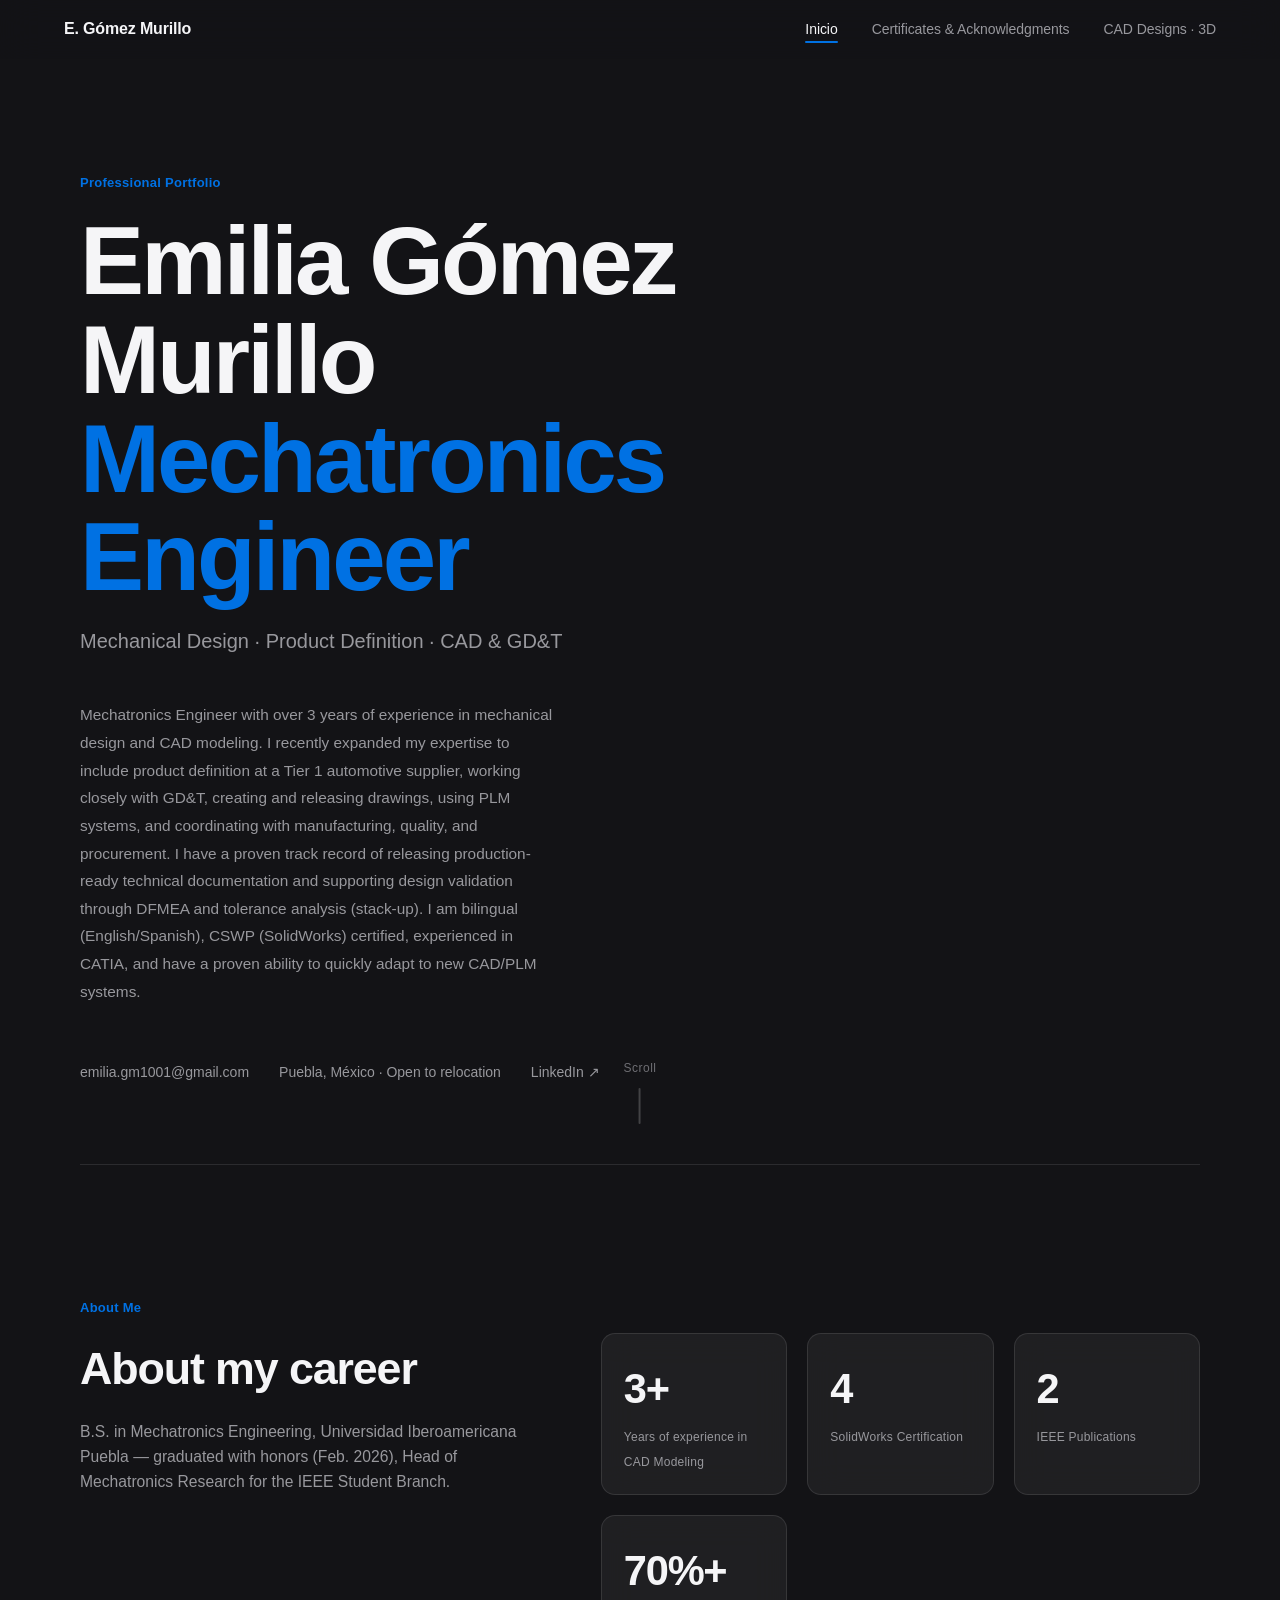
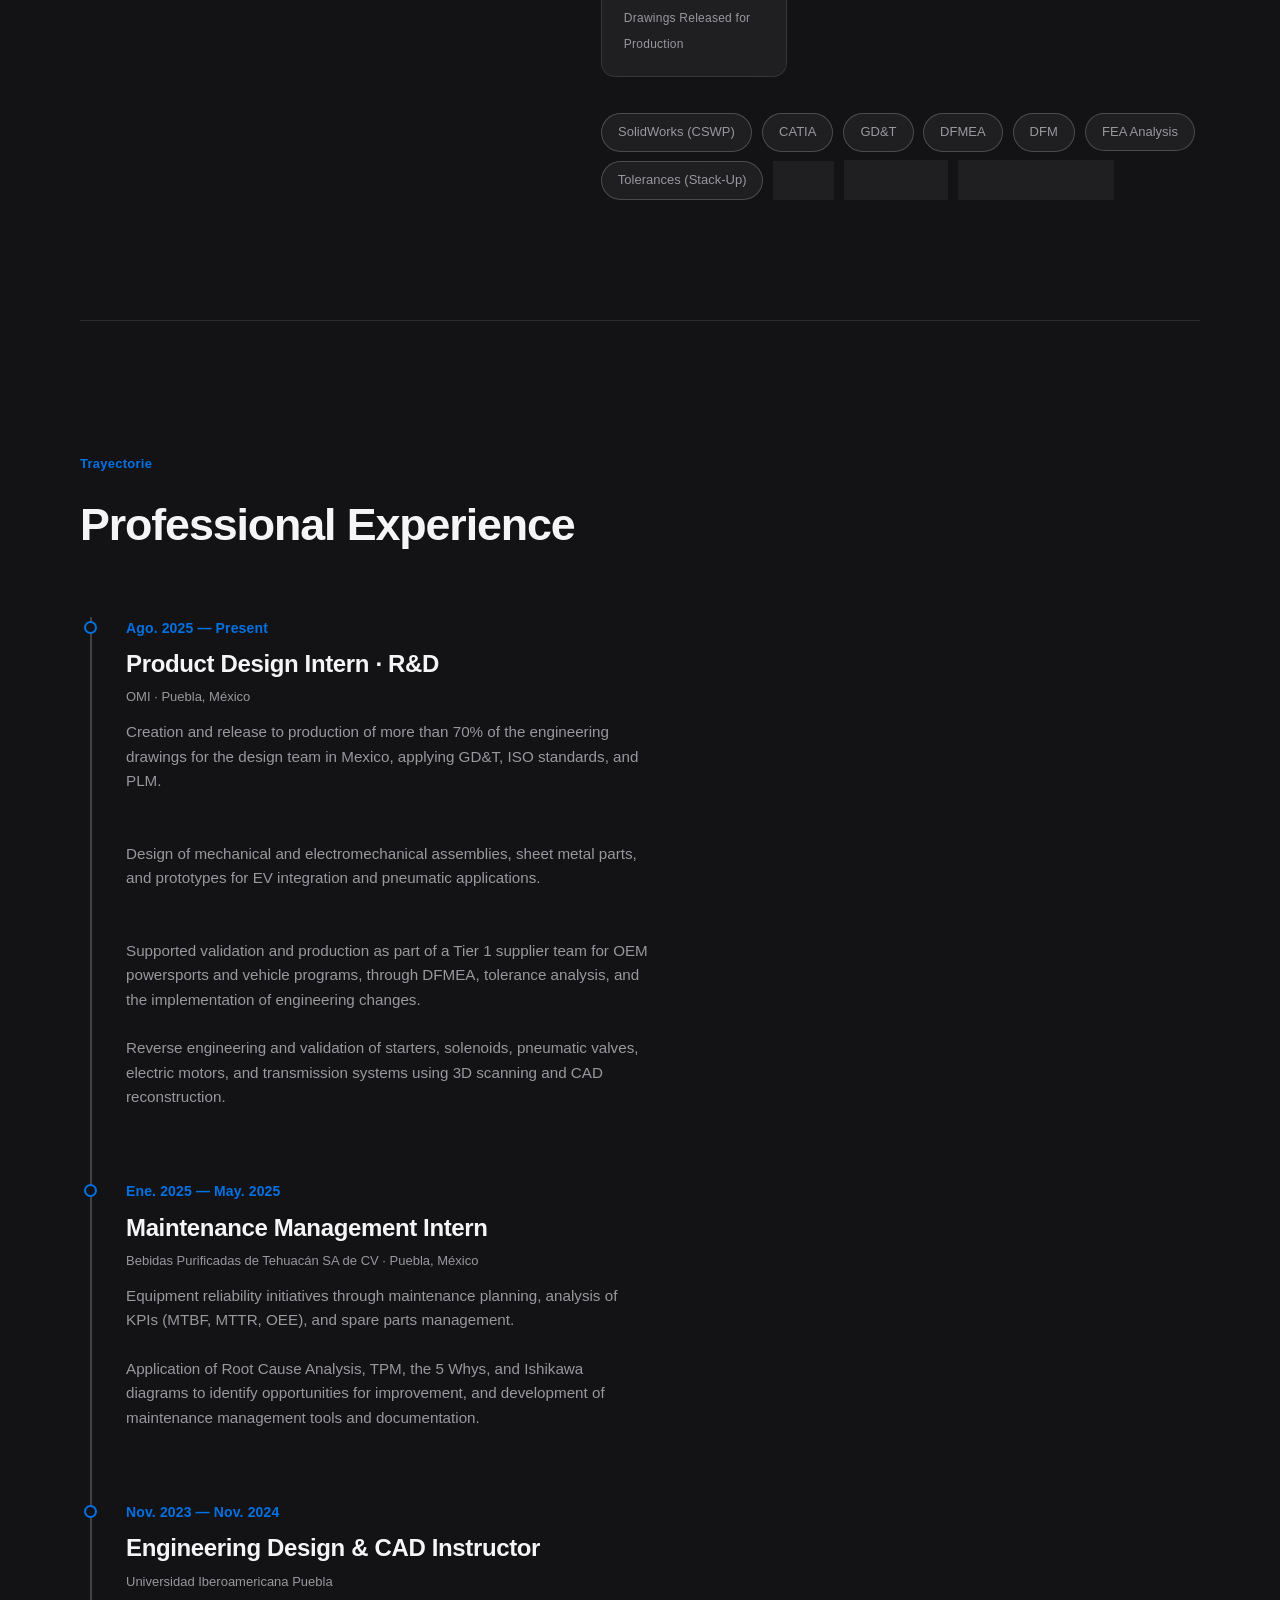
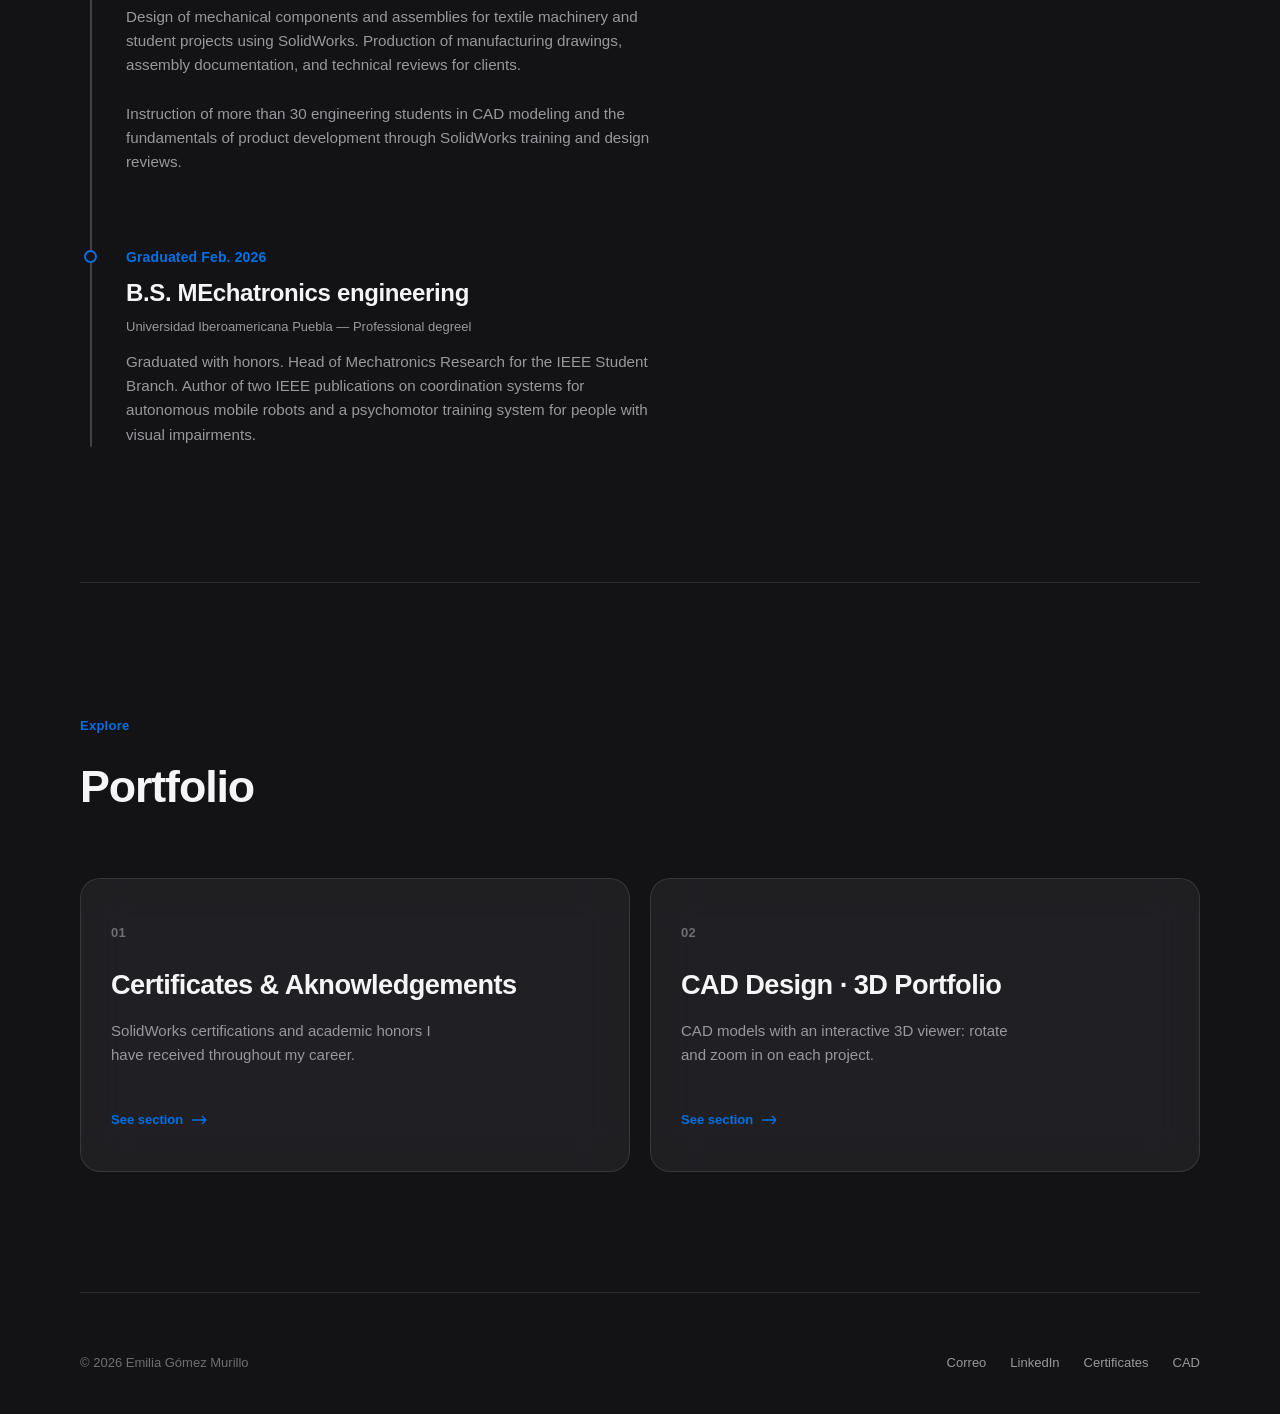
==== commit 80dc9b90: "Add files via upload" ====
--- a/index.html
+++ b/index.html
@@ -6,157 +6,160 @@
 <title>Emilia Gómez Murillo — Mechatronics engineer</title>
 <meta name="description" content="Emilia Gómez Murillo's Professional Portfolio: CAD, Mechanical Design, Product Definition, Certifications, and CAD/3D Projects." />
 <link rel="preconnect" href="https://fonts.googleapis.com" />
-<link rel="stylesheet" href="css/style.css" />
+<link rel="stylesheet" href="css/style.css?v=2" />
 </head>
 <body>
 
 <div class="grain" aria-hidden="true"></div>
 
 <nav class="site-nav">
-  <a class="nav-brand" href="index.html">E. Gómez Murillo</a>
-  <ul class="nav-links">
-    <li><a href="index.html">Inicio</a></li>
-    <li><a href="certificados.html">Certificates &amp; Acknowledgments</a></li>
-    <li><a href="cad.html">CAD Designs · 3D</a></li>
-  </ul>
-  <button class="nav-toggle" aria-label="Abrir menú">☰</button>
+<a class="nav-brand" href="index.html">E. Gómez Murillo</a>
+<ul class="nav-links">
+<li><a href="index.html">Inicio</a></li>
+<li><a href="certificados.html">Certificates &amp; Acknowledgments</a></li>
+<li><a href="cad.html">CAD Designs · 3D</a></li>
+</ul>
+<button class="nav-toggle" aria-label="Abrir menú">☰</button>
 </nav>
 
 <!-- ============ HERO ============ -->
 <header class="hero container">
-  <p class="hero-eyebrow reveal">Professional Portfolio</p>
-  <h1 class="reveal">Emilia Gómez Murillo<br /><em>Mechatronics Engineer</em></h1>
-  <p class="hero-role reveal">Mechanical Design · Product Definition · CAD &amp; GD&amp;T</p>
-  <p class="hero-desc reveal">
-    Mechatronics Engineer with over 3 years of experience in mechanical design and CAD modeling. I recently expanded my expertise to include product definition at a Tier 1 automotive supplier, working closely with GD&amp;T, creating and releasing drawings, using PLM systems, and coordinating with manufacturing, quality, and procurement. I have a proven track record of releasing production-ready technical documentation and supporting design validation through DFMEA and tolerance analysis (stack-up). I am bilingual (English/Spanish), CSWP (SolidWorks) certified, experienced in CATIA, and have a proven ability to quickly adapt to new CAD/PLM systems.
-
-  </p>
-  <div class="hero-contact reveal">
-    <a href="mailto:emilia.gm1001@gmail.com">emilia.gm1001@gmail.com</a>
-    <span>Puebla, México · Open to relocation</span>
-    <a href="https://linkedin.com/in/emilia-gomez-murillo" target="_blank" rel="noopener">LinkedIn ↗</a>
-
+<p class="hero-eyebrow reveal">Professional Portfolio</p>
+<h1 class="reveal">Emilia Gómez Murillo<br /><em>Mechatronics Engineer</em></h1>
+<p class="hero-role reveal">Mechanical Design · Product Definition · CAD &amp; GD&amp;T</p>
+<p class="hero-desc reveal">
+Mechatronics Engineer with over 3 years of experience in mechanical design and CAD modeling. I recently expanded my expertise to include product definition at a Tier 1 automotive supplier, working closely with GD&amp;T, creating and releasing drawings, using PLM systems, and coordinating with manufacturing, quality, and procurement. I have a proven track record of releasing production-ready technical documentation and supporting design validation through DFMEA and tolerance analysis (stack-up). I am bilingual (English/Spanish), CSWP (SolidWorks) certified, experienced in CATIA, and have a proven ability to quickly adapt to new CAD/PLM systems.
+</p>
+<div class="hero-contact reveal">
+<a href="mailto:emilia.gm1001@gmail.com">emilia.gm1001@gmail.com</a>
+<span>Puebla, México · Open to relocation</span>
+<a href="https://linkedin.com/in/emilia-gomez-murillo" target="_blank" rel="noopener">LinkedIn ↗</a>
+</div>
+<div class="hero-scroll">
+<span>Scroll</span>
+<span class="line"></span>
+</div>
 </header>
 
 <!-- ============ CARRERA / DATOS ============ -->
 <section class="section container">
-  <div class="split-two">
-    <div class="reveal">
-      <p class="section-eyebrow">About Me</p>
-      <h2>About my career</h2>
-      <p class="section-sub">
-        B.S. in Mechatronics Engineering, Universidad Iberoamericana Puebla — graduated with honors (Feb. 2026), Head of Mechatronics Research for the IEEE Student Branch.
-      </p>
-    </div>
-    <div>
-      <div class="stats-grid reveal-stagger">
-        <div class="stat reveal"><b>3+</b><span>Years of experience in CAD Modeling</span></div>
-        <div class="stat reveal"><b>4</b><span>SolidWorks Certification</span></div>
-        <div class="stat reveal"><b>2</b><span>IEEE Publications</span></div>
-        <div class="stat reveal"><b>70%+</b><span>Drawings Released for Production</span></div>
-      </div>
-      <div class="skills-tags reveal">
-        <span>SolidWorks (CSWP)</span>
-        <span>CATIA</span>
-        <span>GD&amp;T</span>
-        <span>DFMEA</span>
-        <span>DFM</span>
-        <span>FEA Analysis</span>
-        <span>Tolerances (Stack-Up)</span>
-        <span>PLM</span>
-        <span>Sheet Metal</span>
-        <span>Reverse Engineering</span>
-      </div>
-    </div>
-  </div>
+<div class="split-two">
+<div class="reveal">
+<p class="section-eyebrow">About Me</p>
+<h2>About my career</h2>
+<p class="section-sub">
+B.S. in Mechatronics Engineering, Universidad Iberoamericana Puebla — graduated with honors (Feb. 2026), Head of Mechatronics Research for the IEEE Student Branch.
+</p>
+</div>
+<div>
+<div class="stats-grid reveal-stagger">
+<div class="stat reveal"><b>3+</b><span>Years of experience in CAD Modeling</span></div>
+<div class="stat reveal"><b>4</b><span>SolidWorks Certification</span></div>
+<div class="stat reveal"><b>2</b><span>IEEE Publications</span></div>
+<div class="stat reveal"><b>70%+</b><span>Drawings Released for Production</span></div>
+</div>
+<div class="skills-tags reveal">
+<span>SolidWorks (CSWP)</span>
+<span>CATIA</span>
+<span>GD&amp;T</span>
+<span>DFMEA</span>
+<span>DFM</span>
+<span>FEA Analysis</span>
+<span>Tolerances (Stack-Up)</span>
+<span>PLM</span>
+<span>Sheet Metal</span>
+<span>Reverse Engineering</span>
+</div>
+</div>
+</div>
 </section>
 
 <!-- ============ TIMELINE ============ -->
 <section class="section container">
-  <div class="section-head reveal">
-    <p class="section-eyebrow">Trayectorie</p>
-    <h2>Professional Experience</h2>
-  </div>
+<div class="section-head reveal">
+<p class="section-eyebrow">Trayectorie</p>
+<h2>Professional Experience</h2>
+</div>
 
-  <div class="timeline">
-    <div class="timeline-item reveal">
-      <span class="timeline-dot"></span>
-      <div class="timeline-year">Ago. 2025 — Present</div>
-      <h3>Product Design Intern · R&amp;D</h3>
-      <div class="role-co">OMI · Puebla, México</div>
-      <p>
-        Creation and release to production of more than 70% of the engineering drawings for the design team in Mexico, applying GD&amp;T, ISO standards, and PLM. <br>
-        <br><br>Design of mechanical and electromechanical assemblies, sheet metal parts, and prototypes for EV integration and pneumatic applications. <br>
-        <br><br>Supported validation and production as part of a Tier 1 supplier team for OEM powersports and vehicle programs, through DFMEA, tolerance analysis, and the implementation of engineering changes. 
-        <br><br>Reverse engineering and validation of starters, solenoids, pneumatic valves, electric motors, and transmission systems using 3D scanning and CAD reconstruction.
-      </p>
-    </div>
-    <div class="timeline-item reveal">
-      <span class="timeline-dot"></span>
-      <div class="timeline-year">Ene. 2025 — May. 2025</div>
-      <h3>Maintenance Management Intern</h3>
-      <div class="role-co">Bebidas Purificadas de Tehuacán SA de CV · Puebla, México</div>
-      <p>
-        Equipment reliability initiatives through maintenance planning, analysis of KPIs (MTBF, MTTR, OEE), and spare parts management. 
-        <br><br>Application of Root Cause Analysis, TPM, the 5 Whys, and Ishikawa diagrams to identify opportunities for improvement, and development of maintenance management tools and documentation.
-      </p>
-    </div>
-    <div class="timeline-item reveal">
-      <span class="timeline-dot"></span>
-      <div class="timeline-year">Nov. 2023 — Nov. 2024</div>
-      <h3>Engineering Design &amp; CAD Instructor</h3>
-      <div class="role-co">Universidad Iberoamericana Puebla</div>
-      <p>
-        Design of mechanical components and assemblies for textile machinery and student projects using SolidWorks. Production of manufacturing drawings, assembly documentation, and technical reviews for clients.
-       <br> <br>Instruction of more than 30 engineering students in CAD modeling and the fundamentals of product development through SolidWorks training and design reviews.
-      </p>
-    </div>
-    <div class="timeline-item reveal">
-      <span class="timeline-dot"></span>
-      <div class="timeline-year">Graduated Feb. 2026</div>
-      <h3>B.S. MEchatronics engineering</h3>
-      <div class="role-co">Universidad Iberoamericana Puebla — Professional degreel</div>
-      <p>
-        Graduated with honors. Head of Mechatronics Research for the IEEE Student Branch. Author of two IEEE publications on coordination systems for autonomous mobile robots and a psychomotor training system for people with visual impairments.
-      </p>
-    </div>
-  </div>
+<div class="timeline">
+<div class="timeline-item reveal">
+<span class="timeline-dot"></span>
+<div class="timeline-year">Ago. 2025 — Present</div>
+<h3>Product Design Intern · R&amp;D</h3>
+<div class="role-co">OMI · Puebla, México</div>
+<p>
+Creation and release to production of more than 70% of the engineering drawings for the design team in Mexico, applying GD&amp;T, ISO standards, and PLM. <br>
+<br><br>Design of mechanical and electromechanical assemblies, sheet metal parts, and prototypes for EV integration and pneumatic applications. <br>
+<br><br>Supported validation and production as part of a Tier 1 supplier team for OEM powersports and vehicle programs, through DFMEA, tolerance analysis, and the implementation of engineering changes.
+<br><br>Reverse engineering and validation of starters, solenoids, pneumatic valves, electric motors, and transmission systems using 3D scanning and CAD reconstruction.
+</p>
+</div>
+<div class="timeline-item reveal">
+<span class="timeline-dot"></span>
+<div class="timeline-year">Ene. 2025 — May. 2025</div>
+<h3>Maintenance Management Intern</h3>
+<div class="role-co">Bebidas Purificadas de Tehuacán SA de CV · Puebla, México</div>
+<p>
+Equipment reliability initiatives through maintenance planning, analysis of KPIs (MTBF, MTTR, OEE), and spare parts management.
+<br><br>Application of Root Cause Analysis, TPM, the 5 Whys, and Ishikawa diagrams to identify opportunities for improvement, and development of maintenance management tools and documentation.
+</p>
+</div>
+<div class="timeline-item reveal">
+<span class="timeline-dot"></span>
+<div class="timeline-year">Nov. 2023 — Nov. 2024</div>
+<h3>Engineering Design &amp; CAD Instructor</h3>
+<div class="role-co">Universidad Iberoamericana Puebla</div>
+<p>
+Design of mechanical components and assemblies for textile machinery and student projects using SolidWorks. Production of manufacturing drawings, assembly documentation, and technical reviews for clients.
+<br> <br>Instruction of more than 30 engineering students in CAD modeling and the fundamentals of product development through SolidWorks training and design reviews.
+</p>
+</div>
+<div class="timeline-item reveal">
+<span class="timeline-dot"></span>
+<div class="timeline-year">Graduated Feb. 2026</div>
+<h3>B.S. MEchatronics engineering</h3>
+<div class="role-co">Universidad Iberoamericana Puebla — Professional degreel</div>
+<p>
+Graduated with honors. Head of Mechatronics Research for the IEEE Student Branch. Author of two IEEE publications on coordination systems for autonomous mobile robots and a psychomotor training system for people with visual impairments.
+</p>
+</div>
+</div>
 </section>
 
 <!-- ============ CTA: dos botones ============ -->
 <section class="section container">
-  <div class="section-head reveal">
-    <p class="section-eyebrow">Explore</p>
-    <h2>Portfolio</h2>
-  </div>
-  <div class="cta-grid">
-    <a class="cta-card reveal" href="certificados.html">
-      <span class="num">01</span>
-      <h3>Certificates &amp; Aknowledgements</h3>
-      <p>SolidWorks certifications and academic honors I have received throughout my career.</p>
-      <span class="go">See section
-        <svg width="16" height="10" viewBox="0 0 16 10" fill="none"><path d="M1 5H15M15 5L11 1M15 5L11 9" stroke="currentColor" stroke-width="1.4"/></svg>
-      </span>
-    </a>
-    <a class="cta-card reveal" href="cad.html">
-      <span class="num">02</span>
-      <h3>CAD Design · 3D Portfolio</h3>
-      <p>CAD models with an interactive 3D viewer: rotate and zoom in on each project.</p>
-      <span class="go">Ver sección
-        <svg width="16" height="10" viewBox="0 0 16 10" fill="none"><path d="M1 5H15M15 5L11 1M15 5L11 9" stroke="currentColor" stroke-width="1.4"/></svg>
-      </span>
-    </a>
-  </div>
+<div class="section-head reveal">
+<p class="section-eyebrow">Explore</p>
+<h2>Portfolio</h2>
+</div>
+<div class="cta-grid">
+<a class="cta-card reveal" href="certificados.html">
+<span class="num">01</span>
+<h3>Certificates &amp; Aknowledgements</h3>
+<p>SolidWorks certifications and academic honors I have received throughout my career.</p>
+<span class="go">See section
+<svg width="16" height="10" viewBox="0 0 16 10" fill="none"><path d="M1 5H15M15 5L11 1M15 5L11 9" stroke="currentColor" stroke-width="1.4"/></svg>
+</span>
+</a>
+<a class="cta-card reveal" href="cad.html">
+<span class="num">02</span>
+<h3>CAD Design · 3D Portfolio</h3>
+<p>CAD models with an interactive 3D viewer: rotate and zoom in on each project.</p>
+<span class="go">See section
+<svg width="16" height="10" viewBox="0 0 16 10" fill="none"><path d="M1 5H15M15 5L11 1M15 5L11 9" stroke="currentColor" stroke-width="1.4"/></svg>
+</span>
+</a>
+</div>
 </section>
 
 <footer class="site-footer container">
-  <span>© 2026 Emilia Gómez Murillo</span>
-  <div class="footer-links">
-    <a href="mailto:emilia.gm1001@gmail.com">Correo</a>
-    <a href="https://linkedin.com/in/emilia-gomez-murillo" target="_blank" rel="noopener">LinkedIn</a>
-    <a href="certificados.html">Certificates</a>
-    <a href="cad.html">CAD</a>
-  </div>
+<span>© 2026 Emilia Gómez Murillo</span>
+<div class="footer-links">
+<a href="mailto:emilia.gm1001@gmail.com">Correo</a>
+<a href="https://linkedin.com/in/emilia-gomez-murillo" target="_blank" rel="noopener">LinkedIn</a>
+<a href="certificados.html">Certificates</a>
+<a href="cad.html">CAD</a>
+</div>
 </footer>
 
 <script src="js/main.js"></script>
--- a/css/style.css
+++ b/css/style.css
@@ -1,22 +1,26 @@
 /* ============================================================
-   Portafolio — estética cinematográfica oscura (estilo Obsidian)
+   Portafolio — minimalist / Apple-inspired dark UI
    ============================================================ */
 
-@import url('https://fonts.googleapis.com/css2?family=Playfair+Display:ital,wght@0,400;0,500;0,600;1,400&family=Inter:wght@300;400;500;600&display=swap');
-
 :root{
-  --bg: #0b0b0c;
-  --bg-alt: #131315;
-  --bg-card: #17171a;
-  --fg: #f5f2ea;
-  --muted: #9a958c;
-  --muted-2: #6f6a60;
-  --accent: #c9a24b;
-  --accent-2: #9fb8c9;
-  --border: rgba(245,242,234,0.10);
-  --border-strong: rgba(245,242,234,0.22);
-  --shadow: 0 30px 60px -20px rgba(0,0,0,0.6);
+  --bg: #131316;
+  --bg-alt: #1a1a1e;
+  --bg-card: #1e1e22;
+  --glass: rgba(255,255,255,0.055);
+  --glass-strong: rgba(255,255,255,0.09);
+  --fg: #f5f5f7;
+  --muted: #98989d;
+  --muted-2: #6e6e73;
+  --accent: #0071e3;
+  --accent-2: #2997ff;
+  --border: rgba(255,255,255,0.10);
+  --border-strong: rgba(255,255,255,0.20);
+  --shadow: 0 30px 60px -24px rgba(0,0,0,0.55);
+  --radius-lg: 20px;
+  --radius-md: 14px;
+  --radius-sm: 10px;
   --ease: cubic-bezier(.22,.61,.36,1);
+  --font: -apple-system, BlinkMacSystemFont, "SF Pro Display", "SF Pro Text", "Helvetica Neue", Helvetica, Arial, sans-serif;
 }
 
 *{ box-sizing: border-box; }
@@ -26,17 +30,17 @@
   margin:0;
   background: var(--bg);
   color: var(--fg);
-  font-family: 'Inter', Helvetica, Arial, sans-serif;
-  font-weight: 300;
+  font-family: var(--font);
+  font-weight: 400;
   line-height: 1.6;
   -webkit-font-smoothing: antialiased;
   overflow-x: hidden;
 }
 
 h1,h2,h3,h4{
-  font-family: 'Playfair Display', Georgia, serif;
-  font-weight: 500;
-  letter-spacing: 0.01em;
+  font-family: var(--font);
+  font-weight: 700;
+  letter-spacing: -0.02em;
   margin: 0;
 }
 
@@ -49,18 +53,10 @@
   margin: 0 auto;
 }
 
-/* ---------- film grain overlay ---------- */
-.grain{
-  position: fixed;
-  inset: 0;
-  z-index: 999;
-  pointer-events: none;
-  opacity: 0.05;
-  mix-blend-mode: overlay;
-}
-.grain svg{ width:100%; height:100%; }
-
-/* ---------- nav ---------- */
+/* ---------- film grain overlay (disabled — clean flat surfaces) ---------- */
+.grain{ display: none; }
+
+/* ---------- nav (frosted glass) ---------- */
 .site-nav{
   position: fixed;
   top: 0; left: 0; right: 0;
@@ -68,28 +64,30 @@
   display:flex;
   align-items:center;
   justify-content: space-between;
-  padding: 22px clamp(20px, 5vw, 64px);
-  background: linear-gradient(to bottom, rgba(11,11,12,0.85), rgba(11,11,12,0));
-  backdrop-filter: blur(6px);
-  transition: transform .4s var(--ease), background .4s var(--ease);
+  padding: 16px clamp(20px, 5vw, 64px);
+  background: rgba(19,19,22,0.55);
+  backdrop-filter: blur(20px) saturate(180%);
+  -webkit-backdrop-filter: blur(20px) saturate(180%);
+  border-bottom: 1px solid transparent;
+  transition: transform .4s var(--ease), background .4s var(--ease), border-color .4s var(--ease);
 }
 .site-nav.nav-hidden{ transform: translateY(-100%); }
-.site-nav.nav-solid{ background: rgba(11,11,12,0.92); border-bottom: 1px solid var(--border); }
+.site-nav.nav-solid{ background: rgba(19,19,22,0.78); border-bottom: 1px solid var(--border); }
 
 .nav-brand{
-  font-family: 'Playfair Display', serif;
-  font-size: 18px;
-  letter-spacing: 0.08em;
-  text-transform: uppercase;
+  font-family: var(--font);
+  font-size: 16px;
+  font-weight: 600;
+  letter-spacing: -0.01em;
 }
 .nav-links{
   display:flex;
-  gap: clamp(18px, 3vw, 40px);
+  gap: clamp(18px, 3vw, 34px);
   list-style:none;
   margin:0; padding:0;
-  font-size: 13px;
-  letter-spacing: 0.06em;
-  text-transform: uppercase;
+  font-size: 14px;
+  font-weight: 500;
+  letter-spacing: -0.005em;
 }
 .nav-links a{
   color: var(--muted);
@@ -101,14 +99,15 @@
 .nav-links a.active::after{
   content:'';
   position:absolute; left:0; right:0; bottom:-2px;
-  height:1px; background: var(--accent);
+  height:2px; border-radius: 2px; background: var(--accent);
 }
 .nav-toggle{ display:none; background:none; border:none; color:var(--fg); font-size:22px; cursor:pointer; }
 
 @media (max-width: 720px){
   .nav-links{
     position: fixed; inset: 0 0 0 auto; width: 78vw; height:100vh;
-    background: var(--bg-alt); flex-direction: column; justify-content:center;
+    background: rgba(26,26,30,0.75); backdrop-filter: blur(24px) saturate(180%); -webkit-backdrop-filter: blur(24px) saturate(180%);
+    flex-direction: column; justify-content:center;
     padding: 40px; transform: translateX(100%); transition: transform .45s var(--ease);
     border-left: 1px solid var(--border);
   }
@@ -119,11 +118,11 @@
 /* ---------- reveal on scroll ---------- */
 .reveal{
   opacity: 0;
-  transform: translateY(28px);
-  transition: opacity .9s var(--ease), transform .9s var(--ease);
+  transform: translateY(24px);
+  transition: opacity .8s var(--ease), transform .8s var(--ease);
 }
 .reveal.in-view{ opacity: 1; transform: translateY(0); }
-.reveal-stagger > *{ transition-delay: calc(var(--i, 0) * 90ms); }
+.reveal-stagger > *{ transition-delay: calc(var(--i, 0) * 80ms); }
 
 /* ---------- hero ---------- */
 .hero{
@@ -136,20 +135,23 @@
 }
 .hero-eyebrow{
   color: var(--accent);
-  font-size: 12px;
-  letter-spacing: 0.3em;
-  text-transform: uppercase;
+  font-size: 13px;
+  font-weight: 600;
+  letter-spacing: 0.02em;
   margin-bottom: 18px;
 }
 .hero h1{
-  font-size: clamp(2.6rem, 7vw, 5.2rem);
-  line-height: 1.05;
-  max-width: 16ch;
-}
-.hero h1 em{ color: var(--accent); font-style: italic; }
+  font-size: clamp(2.8rem, 8vw, 6rem);
+  font-weight: 700;
+  letter-spacing: -0.03em;
+  line-height: 1.03;
+  max-width: 17ch;
+}
+.hero h1 em{ color: var(--accent); font-style: normal; }
 .hero-role{
   margin-top: 18px;
   font-size: clamp(1rem, 1.6vw, 1.25rem);
+  font-weight: 500;
   color: var(--muted);
   max-width: 46ch;
 }
@@ -165,7 +167,7 @@
   display:flex;
   flex-wrap: wrap;
   gap: 14px 30px;
-  font-size: 13px;
+  font-size: 14px;
   color: var(--muted);
 }
 .hero-contact a, .hero-contact span{
@@ -176,10 +178,10 @@
 .hero-contact a:hover{ color: var(--fg); border-color: var(--accent); }
 .hero-scroll{
   position:absolute; bottom: 40px; left: 50%; transform: translateX(-50%);
-  font-size: 11px; letter-spacing: 0.2em; color: var(--muted-2); text-transform:uppercase;
+  font-size: 12px; font-weight: 500; letter-spacing: 0.04em; color: var(--muted-2);
   display:flex; flex-direction:column; align-items:center; gap:10px;
 }
-.hero-scroll .line{ width:1px; height:36px; background: var(--border-strong); position:relative; overflow:hidden; }
+.hero-scroll .line{ width:2px; border-radius: 2px; height:36px; background: var(--border-strong); position:relative; overflow:hidden; }
 .hero-scroll .line::after{
   content:''; position:absolute; top:-100%; left:0; width:100%; height:100%;
   background: var(--accent); animation: scrollLine 2.2s infinite ease-in-out;
@@ -190,34 +192,44 @@
 .section{ padding: 120px 0; border-top: 1px solid var(--border); }
 .section-head{ margin-bottom: 56px; max-width: 60ch; }
 .section-eyebrow{
-  color: var(--accent); font-size: 12px; letter-spacing: 0.3em; text-transform: uppercase; margin-bottom: 14px;
-}
-.section h2{ font-size: clamp(1.8rem, 4vw, 2.6rem); }
+  color: var(--accent); font-size: 13px; font-weight: 600; letter-spacing: 0.02em; margin-bottom: 14px;
+}
+.section h2{ font-size: clamp(1.9rem, 4vw, 2.8rem); letter-spacing: -0.025em; }
 .section-sub{ margin-top: 14px; color: var(--muted); font-size: 0.98rem; }
 
 /* ---------- career stats ---------- */
 .stats-grid{
   display:grid;
   grid-template-columns: repeat(auto-fit, minmax(160px, 1fr));
-  gap: 32px;
+  gap: 20px;
   margin-top: 48px;
 }
-.stat{ border-left: 1px solid var(--border-strong); padding-left: 18px; }
+.stat{
+  padding: 22px 22px 20px;
+  background: var(--glass);
+  backdrop-filter: blur(16px);
+  -webkit-backdrop-filter: blur(16px);
+  border: 1px solid var(--border);
+  border-radius: var(--radius-md);
+}
 .stat b{
-  display:block; font-family:'Playfair Display', serif; font-size: clamp(2rem,4vw,2.6rem); color: var(--fg); font-weight:500;
-}
-.stat span{ font-size: 12px; letter-spacing:0.08em; text-transform:uppercase; color: var(--muted); }
+  display:block; font-family: var(--font); font-size: clamp(2rem,4vw,2.6rem); color: var(--fg); font-weight:700; letter-spacing:-0.03em;
+}
+.stat span{ font-size: 12px; font-weight: 500; letter-spacing:0.02em; color: var(--muted); }
 
 .skills-tags{ display:flex; flex-wrap:wrap; gap:10px; margin-top: 36px; }
 .skills-tags span{
-  padding: 8px 16px; font-size: 12px; letter-spacing:0.04em; text-transform:uppercase;
+  padding: 8px 16px; font-size: 13px; font-weight: 500;
+  background: var(--glass);
+  backdrop-filter: blur(12px);
+  -webkit-backdrop-filter: blur(12px);
   border: 1px solid var(--border-strong); border-radius: 999px; color: var(--muted);
 }
 
 /* ---------- timeline ---------- */
 .timeline{ position:relative; margin-top: 20px; }
 .timeline::before{
-  content:''; position:absolute; left: 10px; top:0; bottom:0; width:1px; background: var(--border-strong);
+  content:''; position:absolute; left: 10px; top:0; bottom:0; width:2px; border-radius:2px; background: var(--border-strong);
 }
 .timeline-item{
   position:relative; padding: 0 0 56px 46px;
@@ -228,34 +240,37 @@
   background: var(--bg); border: 2px solid var(--accent);
 }
 .timeline-year{
-  font-family:'Playfair Display', serif; color: var(--accent); font-size: 14px; letter-spacing:0.08em; margin-bottom:6px;
-}
-.timeline-item h3{ font-size: clamp(1.15rem, 2vw, 1.5rem); }
-.timeline-item .role-co{ color: var(--muted); font-size: 13px; margin-top: 4px; text-transform:uppercase; letter-spacing:0.05em; }
+  font-family: var(--font); color: var(--accent); font-size: 14px; font-weight: 600; letter-spacing:0.01em; margin-bottom:6px;
+}
+.timeline-item h3{ font-size: clamp(1.15rem, 2vw, 1.5rem); letter-spacing: -0.015em; }
+.timeline-item .role-co{ color: var(--muted); font-size: 13px; font-weight: 500; margin-top: 4px; }
 .timeline-item p{ margin-top: 12px; color: var(--muted); max-width: 62ch; font-size: 0.95rem; }
 
 /* ---------- CTA buttons (home) ---------- */
 .cta-grid{
   display:grid;
   grid-template-columns: repeat(auto-fit, minmax(280px, 1fr));
-  gap: 24px;
+  gap: 20px;
   margin-top: 20px;
 }
 .cta-card{
   position: relative;
-  padding: 44px 32px;
-  border: 1px solid var(--border-strong);
-  background: linear-gradient(160deg, var(--bg-card), var(--bg-alt));
+  padding: 40px 30px;
+  border: 1px solid var(--border);
+  border-radius: var(--radius-lg);
+  background: var(--glass);
+  backdrop-filter: blur(20px) saturate(180%);
+  -webkit-backdrop-filter: blur(20px) saturate(180%);
   overflow:hidden;
-  transition: transform .5s var(--ease), border-color .5s var(--ease);
-}
-.cta-card:hover{ transform: translateY(-6px); border-color: var(--accent); }
-.cta-card .num{ font-family:'Playfair Display', serif; color: var(--muted-2); font-size: 13px; letter-spacing:0.1em; }
-.cta-card h3{ margin-top: 18px; font-size: clamp(1.3rem, 2.4vw, 1.7rem); }
-.cta-card p{ margin-top: 12px; color: var(--muted); font-size: 0.92rem; max-width: 40ch; }
+  transition: transform .45s var(--ease), border-color .45s var(--ease), background .45s var(--ease);
+}
+.cta-card:hover{ transform: translateY(-6px); border-color: var(--accent); background: var(--glass-strong); }
+.cta-card .num{ font-family: var(--font); color: var(--muted-2); font-size: 13px; font-weight: 600; letter-spacing:0.02em; }
+.cta-card h3{ margin-top: 18px; font-size: clamp(1.3rem, 2.4vw, 1.7rem); letter-spacing: -0.02em; }
+.cta-card p{ margin-top: 12px; color: var(--muted); font-size: 0.94rem; max-width: 40ch; }
 .cta-card .go{
-  margin-top: 28px; display:inline-flex; align-items:center; gap:10px;
-  font-size: 12px; letter-spacing:0.15em; text-transform:uppercase; color: var(--accent);
+  margin-top: 28px; display:inline-flex; align-items:center; gap:8px;
+  font-size: 13px; font-weight: 600; color: var(--accent);
 }
 .cta-card .go svg{ transition: transform .4s var(--ease); }
 .cta-card:hover .go svg{ transform: translateX(6px); }
@@ -265,10 +280,10 @@
   padding: 60px 0 40px;
   border-top: 1px solid var(--border);
   display:flex; flex-wrap:wrap; gap:20px; justify-content:space-between; align-items:center;
-  color: var(--muted-2); font-size: 12px; letter-spacing:0.04em;
+  color: var(--muted-2); font-size: 13px;
 }
 .footer-links{ display:flex; gap: 24px; }
-.footer-links a{ color: var(--muted); transition: color .3s; }
+.footer-links a{ color: var(--muted); font-weight: 500; transition: color .3s; }
 .footer-links a:hover{ color: var(--accent); }
 
 /* ---------- page header (sub pages) ---------- */
@@ -277,11 +292,11 @@
   border-bottom: 1px solid var(--border);
 }
 .page-header .section-eyebrow{ margin-bottom: 16px; }
-.page-header h1{ font-size: clamp(2.1rem, 5vw, 3.2rem); max-width: 22ch; }
+.page-header h1{ font-size: clamp(2.2rem, 5vw, 3.4rem); letter-spacing: -0.03em; max-width: 22ch; }
 .page-header p{ margin-top: 18px; color: var(--muted); max-width: 60ch; }
 .back-link{
   display:inline-flex; align-items:center; gap:8px; margin-top: 28px;
-  font-size: 12px; letter-spacing:0.1em; text-transform:uppercase; color: var(--muted);
+  font-size: 13px; font-weight: 600; color: var(--muted);
   border-bottom: 1px solid var(--border-strong); padding-bottom: 3px; transition: color .3s, border-color .3s;
 }
 .back-link:hover{ color: var(--accent); border-color: var(--accent); }
@@ -292,16 +307,20 @@
 .gallery-grid{
   display:grid;
   grid-template-columns: repeat(auto-fill, minmax(260px, 1fr));
-  gap: 28px;
+  gap: 22px;
   margin-top: 44px;
 }
 .gcard{
   cursor:pointer;
-  background: var(--bg-card);
+  background: var(--glass);
+  backdrop-filter: blur(16px);
+  -webkit-backdrop-filter: blur(16px);
   border: 1px solid var(--border);
-  transition: border-color .4s var(--ease), transform .4s var(--ease);
-}
-.gcard:hover{ border-color: var(--border-strong); transform: translateY(-4px); }
+  border-radius: var(--radius-lg);
+  overflow: hidden;
+  transition: border-color .4s var(--ease), transform .4s var(--ease), background .4s var(--ease);
+}
+.gcard:hover{ border-color: var(--border-strong); background: var(--glass-strong); transform: translateY(-4px); }
 .gcard .thumb{
   aspect-ratio: 4/3;
   overflow:hidden;
@@ -310,35 +329,38 @@
 }
 .gcard .thumb img{
   width:100%; height:100%; object-fit: cover;
-  filter: grayscale(1) brightness(0.85);
-  transform: scale(1.02);
-  transition: filter .6s var(--ease), transform .6s var(--ease);
-}
-.gcard:hover .thumb img{ filter: grayscale(0) brightness(1); transform: scale(1.06); }
+  transform: scale(1.0);
+  transition: transform .6s var(--ease);
+}
+.gcard:hover .thumb img{ transform: scale(1.05); }
 .gcard .thumb .zoom-hint{
   position:absolute; right: 14px; bottom: 14px;
-  width: 32px; height: 32px; border-radius: 50%;
-  background: rgba(11,11,12,0.7); border: 1px solid var(--border-strong);
+  width: 34px; height: 34px; border-radius: 50%;
+  background: rgba(19,19,22,0.55);
+  backdrop-filter: blur(10px);
+  -webkit-backdrop-filter: blur(10px);
+  border: 1px solid var(--border-strong);
   display:flex; align-items:center; justify-content:center;
   opacity:0; transform: translateY(6px);
   transition: opacity .35s var(--ease), transform .35s var(--ease);
 }
 .gcard:hover .thumb .zoom-hint{ opacity:1; transform: translateY(0); }
 .gcard .body{ padding: 18px 20px 22px; }
-.gcard h4{ font-size: 1.02rem; font-weight: 500; }
-.gcard .meta{ margin-top: 6px; font-size: 11px; letter-spacing:0.05em; text-transform:uppercase; color: var(--muted-2); }
+.gcard h4{ font-size: 1.04rem; font-weight: 600; letter-spacing: -0.01em; }
+.gcard .meta{ margin-top: 6px; font-size: 12px; font-weight: 500; color: var(--muted-2); }
 .gcard .desc{ margin-top: 10px; font-size: 0.88rem; color: var(--muted); }
 .gcard .cad-tag{
-  display:inline-block; margin-top:12px; font-size: 10px; letter-spacing:0.12em; text-transform:uppercase;
-  color: var(--accent-2); border: 1px solid rgba(159,184,201,0.35); padding: 4px 10px; border-radius: 999px;
-}
-
-/* ---------- lightbox (imagenes) ---------- */
+  display:inline-block; margin-top:12px; font-size: 11px; font-weight: 600; letter-spacing:0.02em;
+  color: var(--accent-2); border: 1px solid rgba(41,151,255,0.35); background: rgba(41,151,255,0.08); padding: 4px 12px; border-radius: 999px;
+}
+
+/* ---------- lightbox (imagenes, frosted glass) ---------- */
 .lightbox{
   position: fixed; inset:0; z-index: 800;
   display:flex; align-items:center; justify-content:center;
-  background: rgba(6,6,7,0.92);
-  backdrop-filter: blur(4px);
+  background: rgba(10,10,12,0.6);
+  backdrop-filter: blur(30px) saturate(180%);
+  -webkit-backdrop-filter: blur(30px) saturate(180%);
   opacity:0; pointer-events:none;
   transition: opacity .35s var(--ease);
   padding: 40px 20px;
@@ -346,28 +368,32 @@
 .lightbox.open{ opacity:1; pointer-events:auto; }
 .lightbox-inner{
   max-width: 880px; width:100%;
-  transform: scale(0.94); transition: transform .4s var(--ease);
+  transform: scale(0.96); transition: transform .4s var(--ease);
 }
 .lightbox.open .lightbox-inner{ transform: scale(1); }
-.lightbox-inner img{ width:100%; border: 1px solid var(--border-strong); background:#000; }
+.lightbox-inner img{ width:100%; border: 1px solid var(--border-strong); border-radius: var(--radius-md); background:#000; box-shadow: var(--shadow); }
 .lightbox-caption{ margin-top: 18px; text-align:center; }
-.lightbox-caption h4{ font-size: 1.1rem; }
+.lightbox-caption h4{ font-size: 1.1rem; letter-spacing: -0.01em; }
 .lightbox-caption p{ margin-top: 6px; color: var(--muted); font-size: 0.85rem; }
 .lightbox-close{
   position:absolute; top: 28px; right: clamp(20px,4vw,56px);
   width: 42px; height:42px; border-radius:50%;
-  border:1px solid var(--border-strong); background: rgba(255,255,255,0.03); color: var(--fg);
+  border:1px solid var(--border-strong); background: rgba(255,255,255,0.06);
+  backdrop-filter: blur(10px);
+  -webkit-backdrop-filter: blur(10px);
+  color: var(--fg);
   font-size: 20px; cursor:pointer; display:flex; align-items:center; justify-content:center;
-  transition: border-color .3s, transform .3s;
-}
-.lightbox-close:hover{ border-color: var(--accent); transform: rotate(90deg); }
-
-/* ---------- CAD 3D modal ---------- */
+  transition: border-color .3s, transform .3s, background .3s;
+}
+.lightbox-close:hover{ border-color: var(--accent); background: rgba(255,255,255,0.12); transform: rotate(90deg); }
+
+/* ---------- CAD 3D modal (legacy popup, kept in sync) ---------- */
 .cad-modal{
   position: fixed; inset:0; z-index: 800;
   display:flex; align-items:center; justify-content:center;
-  background: rgba(6,6,7,0.94);
-  backdrop-filter: blur(4px);
+  background: rgba(10,10,12,0.65);
+  backdrop-filter: blur(30px) saturate(180%);
+  -webkit-backdrop-filter: blur(30px) saturate(180%);
   opacity:0; pointer-events:none;
   transition: opacity .35s var(--ease);
   padding: 30px 20px;
@@ -376,28 +402,61 @@
 .cad-modal-inner{
   width: min(1000px, 100%); height: min(640px, 82vh);
   border: 1px solid var(--border-strong);
-  background: #0a0a0b;
+  border-radius: var(--radius-lg);
+  background: rgba(20,20,23,0.9);
+  backdrop-filter: blur(20px);
+  -webkit-backdrop-filter: blur(20px);
+  overflow: hidden;
   position: relative;
-  transform: scale(0.96); transition: transform .4s var(--ease);
+  transform: scale(0.97); transition: transform .4s var(--ease);
   display:flex; flex-direction:column;
 }
 .cad-modal.open .cad-modal-inner{ transform: scale(1); }
 .cad-canvas-wrap{ flex:1; position:relative; }
 .cad-canvas-wrap canvas{ width:100%!important; height:100%!important; display:block; }
 .cad-hint{
-  position:absolute; left: 18px; bottom: 14px; font-size: 11px; letter-spacing:0.06em;
-  color: var(--muted-2); text-transform:uppercase; display:flex; gap:8px; align-items:center;
+  position:absolute; left: 18px; bottom: 14px; font-size: 12px; font-weight: 500;
+  color: var(--muted-2); display:flex; gap:8px; align-items:center;
   pointer-events:none;
 }
 .cad-modal-footer{
   padding: 16px 22px; border-top:1px solid var(--border); display:flex; justify-content:space-between; align-items:center; gap: 16px;
 }
-.cad-modal-footer h4{ font-size: 1rem; }
+.cad-modal-footer h4{ font-size: 1rem; letter-spacing: -0.01em; }
 .cad-modal-footer p{ font-size: 0.82rem; color: var(--muted); margin-top: 4px; max-width: 56ch; }
 .cad-loading{
   position:absolute; inset:0; display:flex; align-items:center; justify-content:center;
-  font-size: 12px; letter-spacing:0.15em; text-transform:uppercase; color: var(--muted-2);
-}
+  font-size: 13px; font-weight: 500; color: var(--muted-2);
+}
+
+/* ---------- visor 3D de página completa (visor3d.html) ---------- */
+.viewer-canvas-host{
+  position: fixed; inset:0; z-index: 1;
+  background: radial-gradient(ellipse at 50% 40%, #1e1e22 0%, #131316 70%);
+}
+.viewer-canvas-host canvas{ display:block; }
+
+.viewer-overlay{
+  position: fixed; left:0; right:0; bottom:0; z-index: 400;
+  padding: 32px clamp(20px, 5vw, 64px) 40px;
+  background: linear-gradient(to top, rgba(13,13,16,0.9), rgba(13,13,16,0));
+  pointer-events: none;
+}
+.viewer-overlay > *{ pointer-events: auto; }
+.viewer-overlay h1{ margin-top: 12px; font-size: clamp(1.5rem, 3vw, 2.3rem); letter-spacing: -0.025em; }
+.viewer-overlay p{ margin-top: 8px; color: var(--muted); max-width: 60ch; font-size: 0.92rem; }
+.viewer-hint{
+  display:inline-block; margin-top: 16px; font-size: 12px; font-weight: 500; color: var(--muted-2);
+}
+.viewer-loading{
+  position: fixed; inset:0; z-index: 300;
+  display:flex; align-items:center; justify-content:center;
+  font-size: 13px; font-weight: 500; color: var(--muted-2);
+  background: var(--bg);
+  transition: opacity .4s var(--ease);
+}
+.viewer-loading.hidden{ opacity:0; pointer-events:none; }
+.viewer-loading.viewer-error{ color: #ff6b6b; opacity:1; pointer-events:auto; background: rgba(19,19,22,0.92); }
 
 /* ---------- misc ---------- */
 .split-two{
@@ -405,9 +464,9 @@
 }
 @media (max-width: 860px){ .split-two{ grid-template-columns: 1fr; } }
 
-::selection{ background: var(--accent); color: #0b0b0c; }
+::selection{ background: var(--accent); color: #fff; }
 
 .scrollbar-hide::-webkit-scrollbar{ width: 6px; }
 ::-webkit-scrollbar{ width: 8px; }
 ::-webkit-scrollbar-track{ background: var(--bg); }
-::-webkit-scrollbar-thumb{ background: var(--border-strong); }
+::-webkit-scrollbar-thumb{ background: var(--border-strong); border-radius: 4px; }
